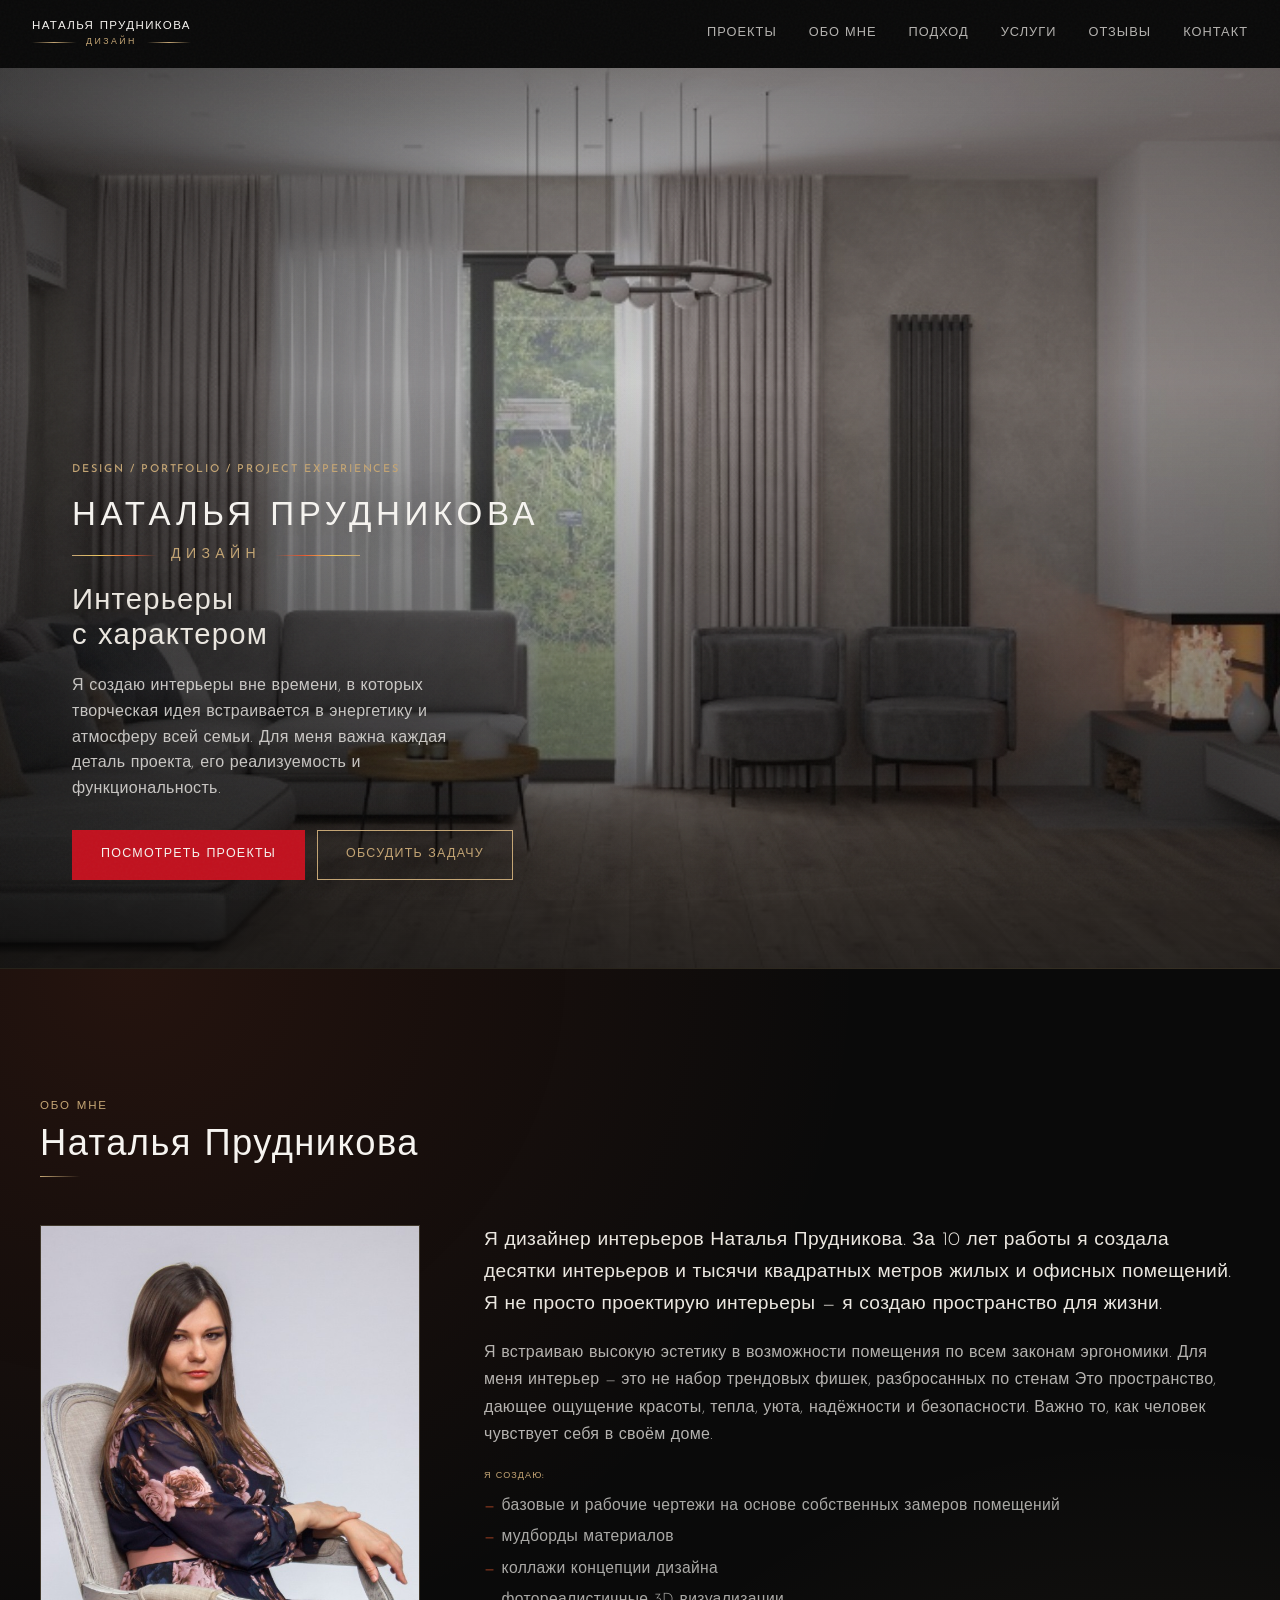
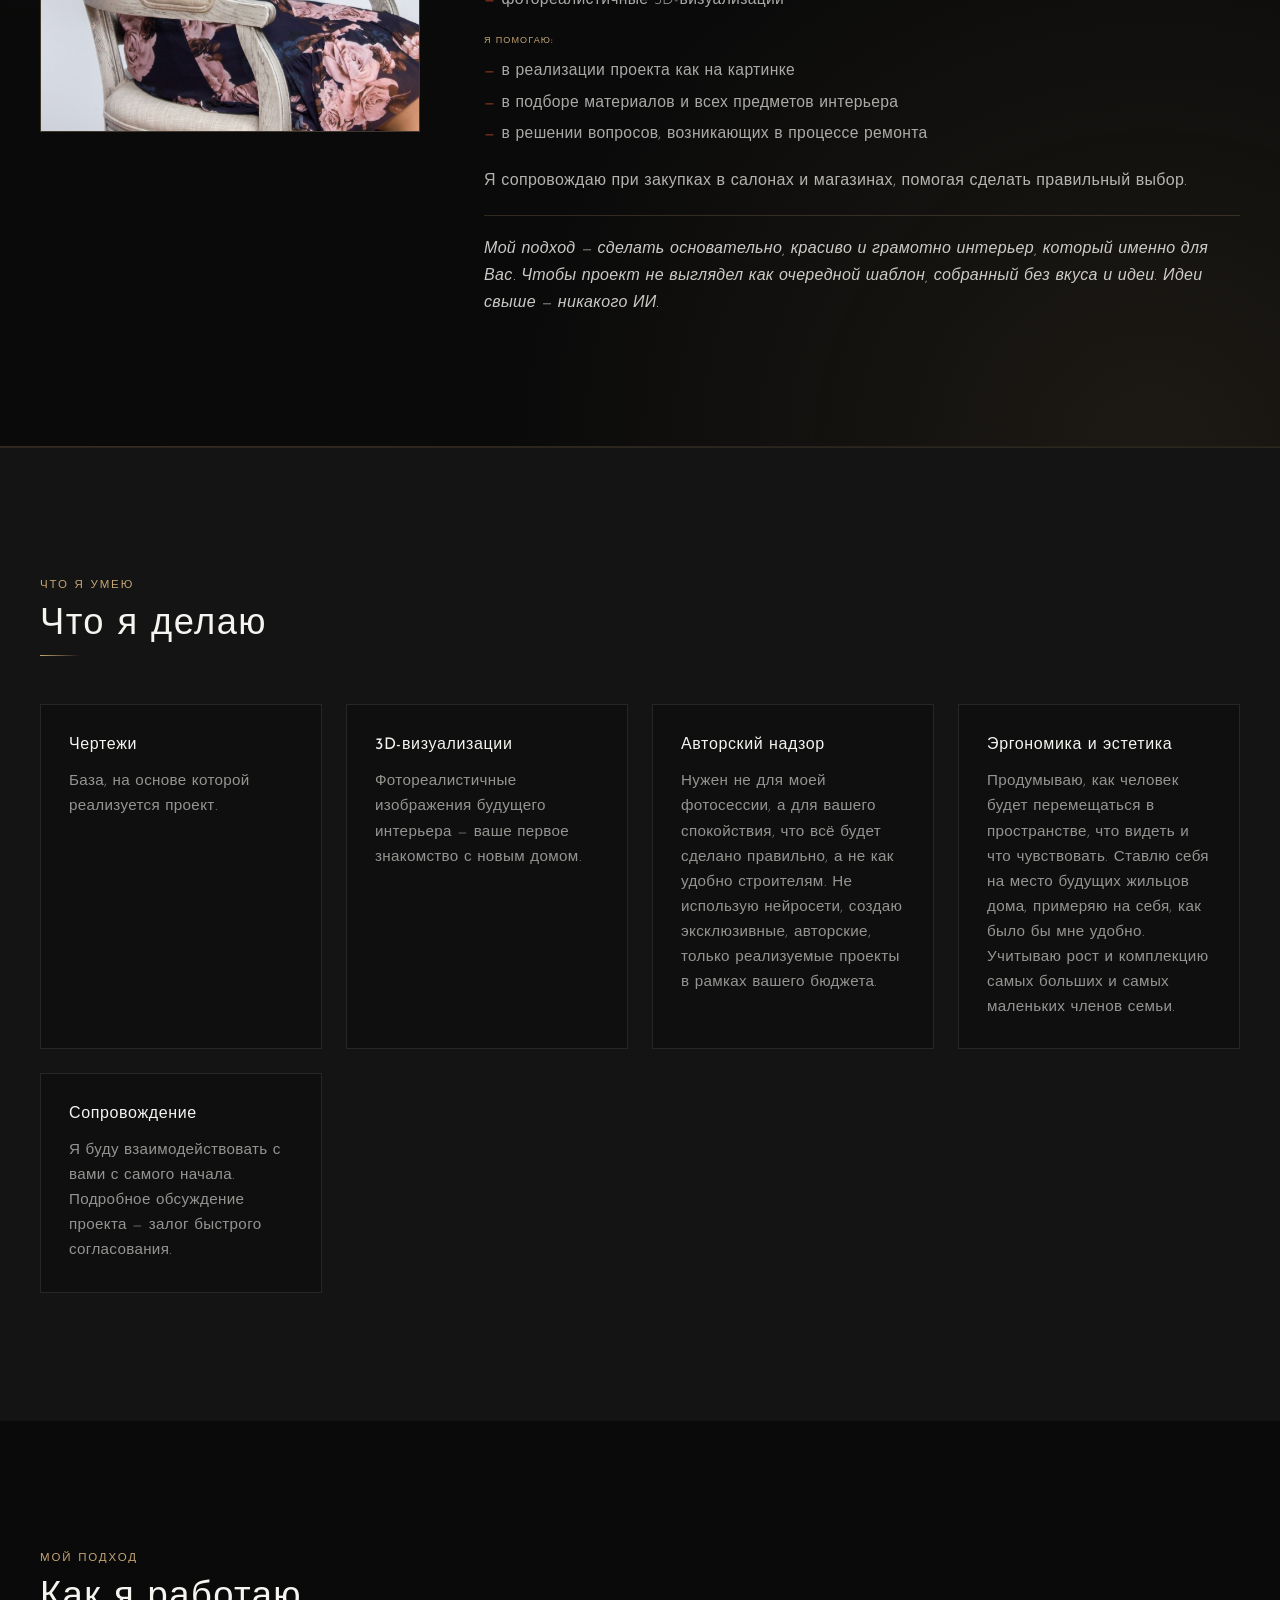
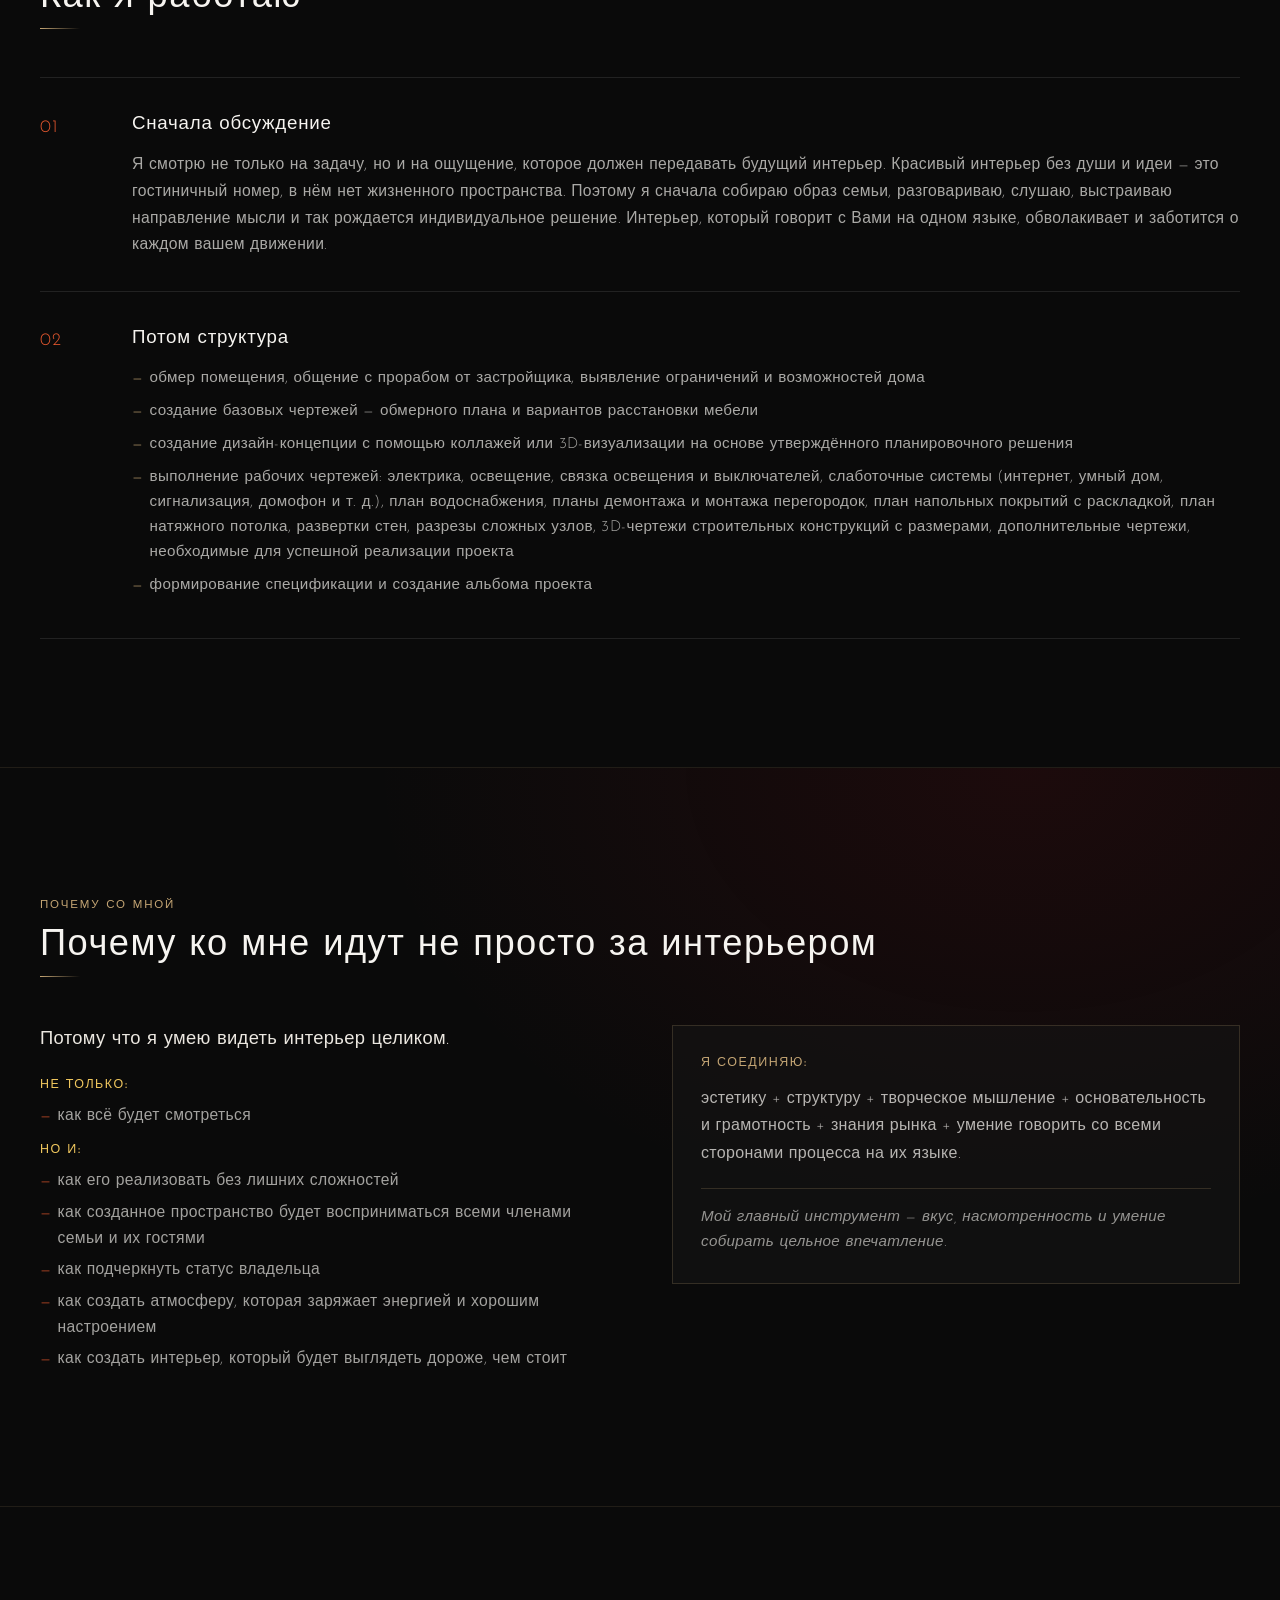
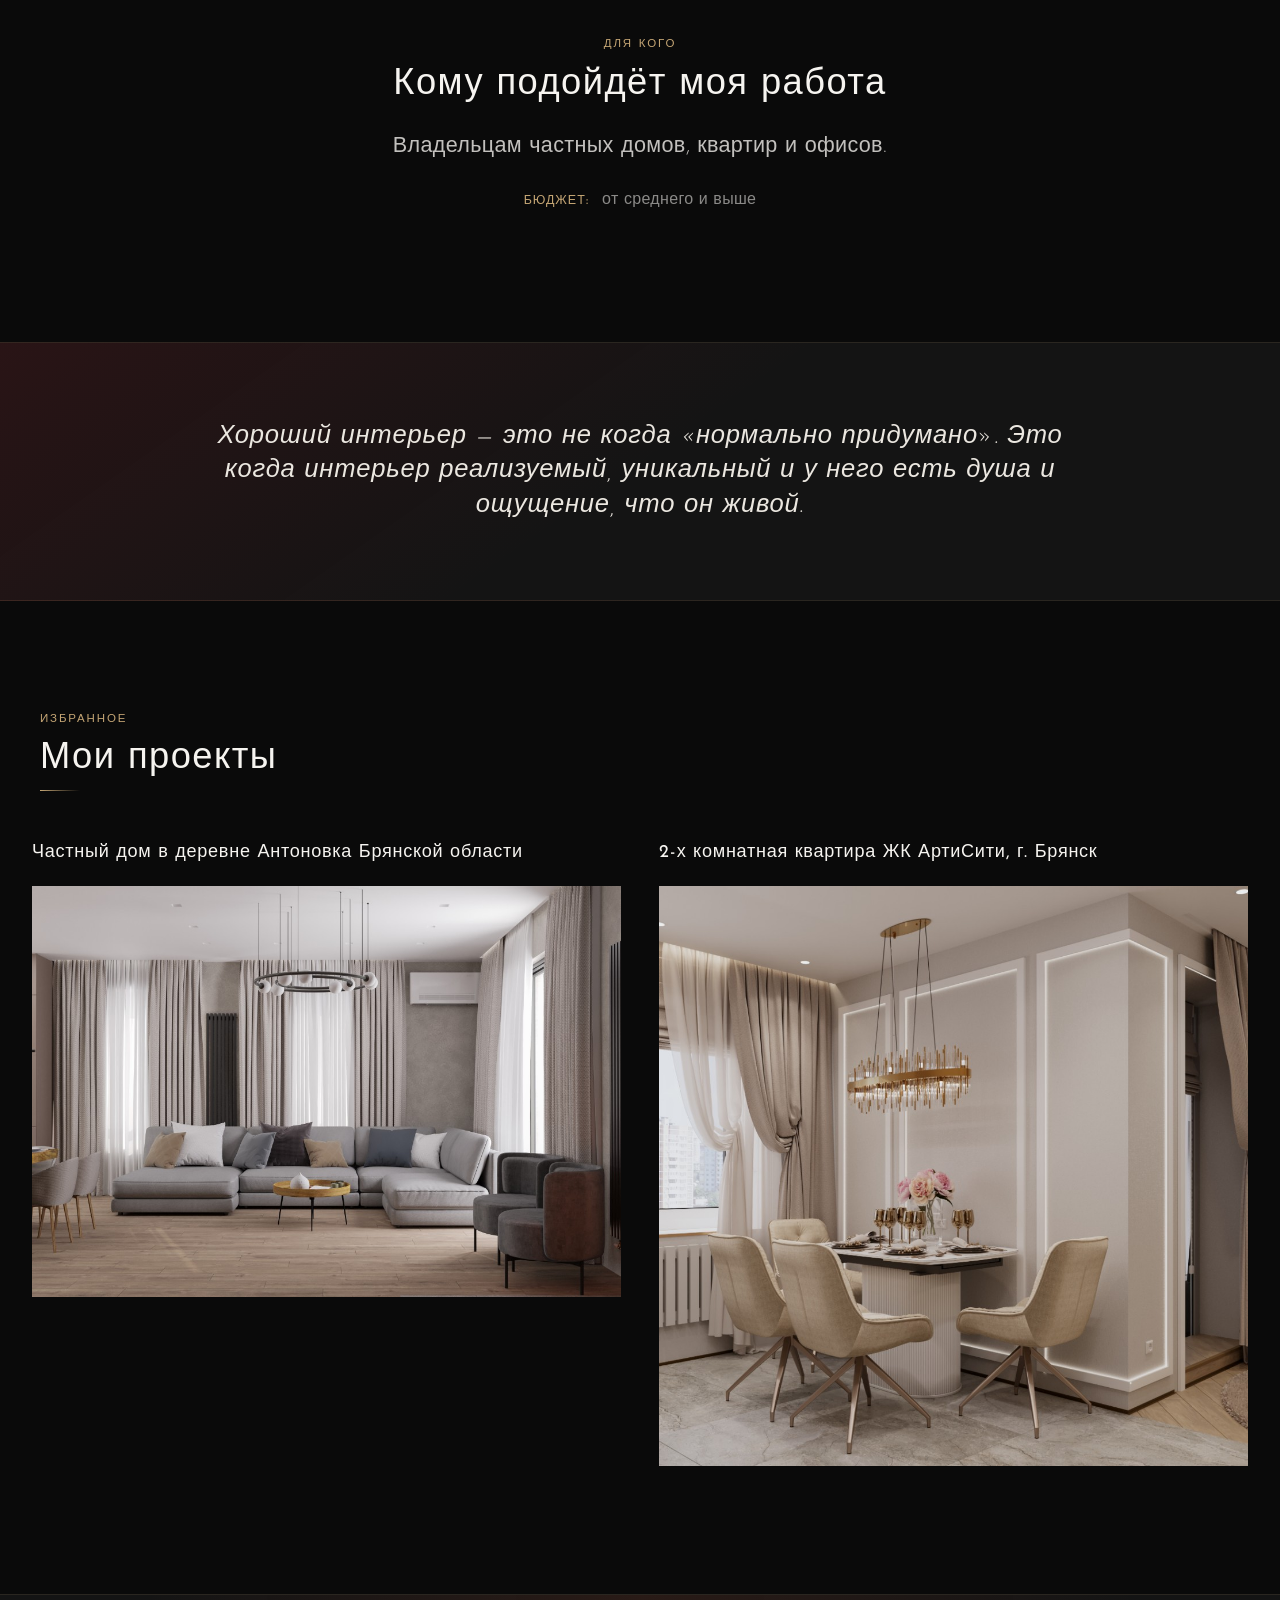
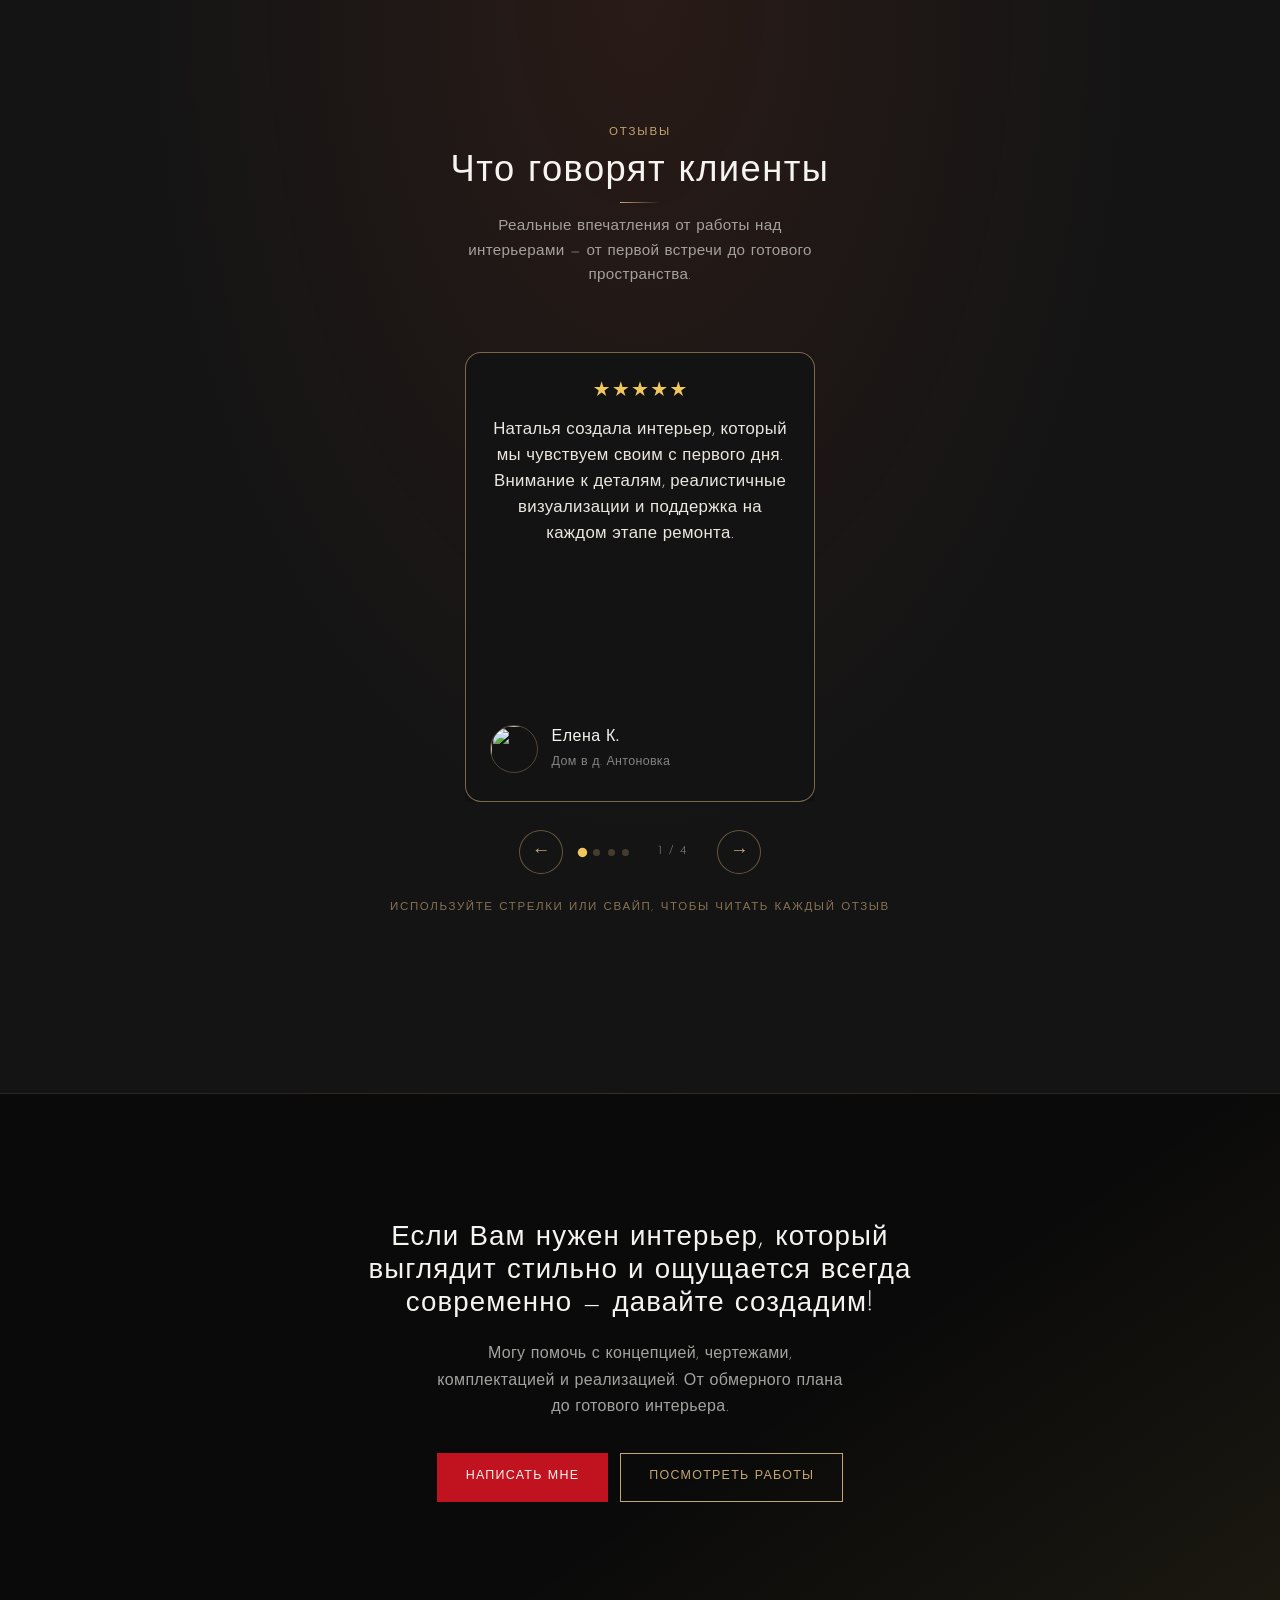
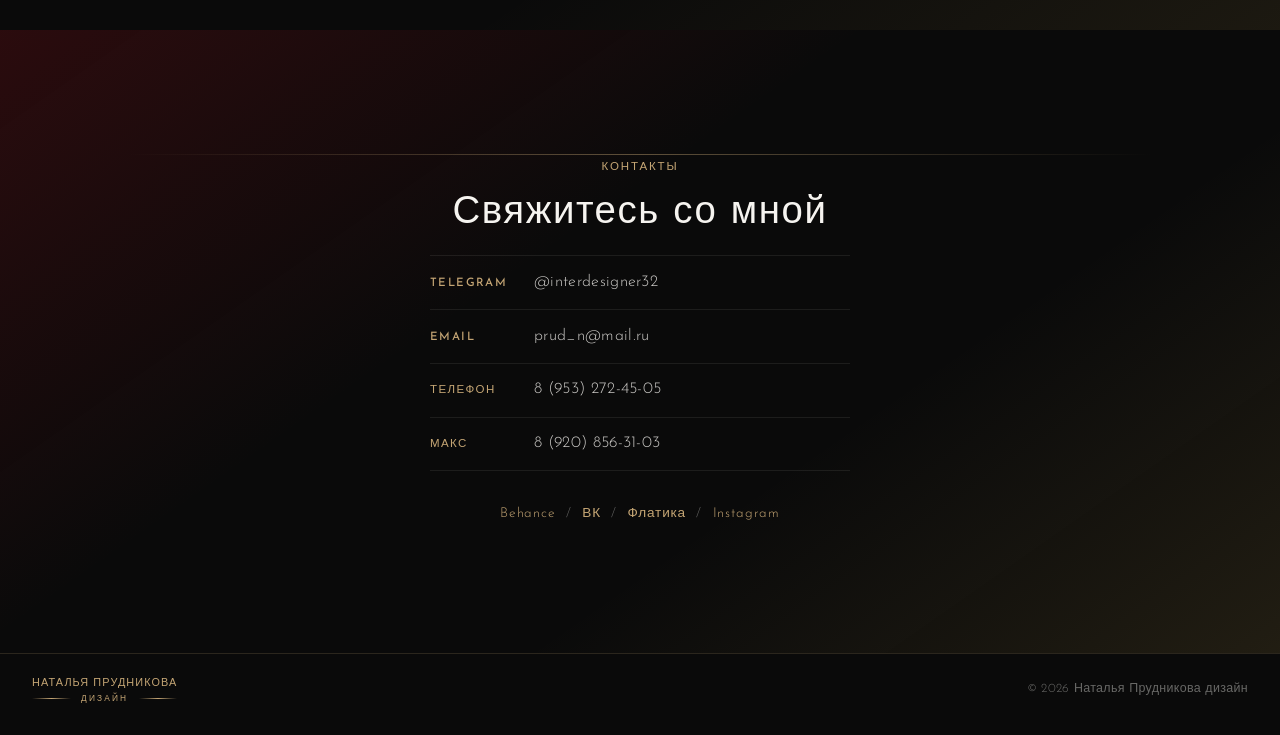
==== Сайт/index.html @ b83b5e9b "Добавила сайт-портфолио дизайнера интерьеров" ====
<!DOCTYPE html>
<html lang="ru">
<head>
  <meta charset="UTF-8">
  <meta name="viewport" content="width=device-width, initial-scale=1.0">
  <meta name="description" content="Наталья Прудникова — дизайнер интерьеров. Создаю жилые и частные пространства с характером.">
  <title>Наталья Прудникова дизайн — интерьеров</title>
  <link rel="preconnect" href="https://fonts.googleapis.com">
  <link rel="preconnect" href="https://fonts.gstatic.com" crossorigin>
  <link href="https://fonts.googleapis.com/css2?family=Josefin+Sans:ital,wght@0,300;0,400;0,500;0,600;1,300;1,400&display=swap" rel="stylesheet">
  <link rel="stylesheet" href="css/splash-cursor.css">
  <link rel="stylesheet" href="css/stroke-text.css">
  <link rel="stylesheet" href="css/main.css">
  <script>document.documentElement.classList.add('js');</script>
</head>
<body>

  <header class="header" id="header">
    <a href="#top" class="logo logo--header" aria-label="Наталья Прудникова дизайн — на главную">
      <span class="logo__name">Наталья Прудникова</span>
      <span class="logo__sub">
        <span class="logo__rule" aria-hidden="true"></span>
        <span class="logo__word">дизайн</span>
        <span class="logo__rule" aria-hidden="true"></span>
      </span>
    </a>
    <nav class="header__nav" id="nav" aria-label="Основная навигация">
      <a href="#work">Проекты</a>
      <a href="#about">Обо мне</a>
      <a href="#approach">Подход</a>
      <a href="#services">Услуги</a>
      <a href="#reviews">Отзывы</a>
      <a href="#contact">Контакт</a>
    </nav>
    <button class="header__menu" id="menuBtn" type="button" aria-label="Открыть меню" aria-expanded="false">
      <span></span>
      <span></span>
    </button>
  </header>

  <main id="top">

    <!-- Первый экран -->
    <section class="hero">
      <div class="hero__media">
        <img
          src="images/hero.png"
          alt="Современная гостиная с камином, панорамным окном и минималистичной мебелью"
          width="2000"
          height="1333"
        >
      </div>
      <div class="hero__veil" aria-hidden="true"></div>
      <div class="hero__content">
        <p class="hero__eyebrow reveal">Design / Portfolio / Project Experiences</p>
        <div class="logo logo--hero reveal reveal--delay-1" aria-label="Наталья Прудникова дизайн">
          <span class="logo__name">Наталья Прудникова</span>
          <span class="logo__sub">
            <span class="logo__rule" aria-hidden="true"></span>
            <span class="logo__word">дизайн</span>
            <span class="logo__rule" aria-hidden="true"></span>
          </span>
        </div>
        <h1 class="hero__title">Интерьеры<br>с характером</h1>
        <p class="hero__lead reveal reveal--delay-3">
          Я создаю интерьеры вне времени, в которых творческая идея встраивается в энергетику
          и атмосферу всей семьи. Для меня важна каждая деталь проекта, его реализуемость
          и функциональность.
        </p>
        <div class="hero__actions reveal reveal--delay-3">
          <a href="#work" class="btn btn--solid">Посмотреть проекты</a>
          <a href="#contact" class="btn btn--ghost">Обсудить задачу</a>
        </div>
      </div>
    </section>

    <!-- Обо мне -->
    <section class="section about" id="about">
      <div class="about__inner">
        <div class="section__head">
          <p class="section__label">Обо мне</p>
          <h2 class="section__title">Наталья Прудникова</h2>
        </div>
        <div class="about__grid">
          <figure class="about__photo fade-up">
            <img
              src="images/about-natalia.png"
              alt="Наталья Прудникова — дизайнер интерьеров"
              width="800"
              height="1200"
              loading="lazy"
            >
          </figure>
          <div class="about__content fade-up">
            <p class="about__intro">
              Я дизайнер интерьеров Наталья Прудникова. За 10 лет работы я создала десятки интерьеров
              и тысячи квадратных метров жилых и офисных помещений.
              Я не просто проектирую интерьеры — я создаю пространство для жизни.
            </p>
            <p class="about__text">
              Я встраиваю высокую эстетику в возможности помещения по всем законам эргономики.
              Для меня интерьер — это не набор трендовых фишек, разбросанных по стенам Это пространство,
              дающее ощущение красоты, тепла, уюта, надёжности и безопасности.
              Важно то, как человек чувствует себя в своём доме.
            </p>
            <div class="about__block">
              <h3 class="about__subtitle">Я создаю:</h3>
              <ul class="about__list">
                <li>базовые и рабочие чертежи на основе собственных замеров помещений</li>
                <li>мудборды материалов</li>
                <li>коллажи концепции дизайна</li>
                <li>фотореалистичные 3D-визуализации</li>
              </ul>
            </div>
            <div class="about__block">
              <h3 class="about__subtitle">Я помогаю:</h3>
              <ul class="about__list">
                <li>в реализации проекта как на картинке</li>
                <li>в подборе материалов и всех предметов интерьера</li>
                <li>в решении вопросов, возникающих в процессе ремонта</li>
              </ul>
            </div>
            <p class="about__text">
              Я сопровождаю при закупках в салонах и магазинах, помогая сделать правильный выбор.
            </p>
            <p class="about__accent">
              Мой подход — сделать основательно, красиво и грамотно интерьер, который именно для Вас.
              Чтобы проект не выглядел как очередной шаблон, собранный без вкуса и идеи. Идеи свыше — никакого ИИ.
            </p>
          </div>
        </div>
      </div>
    </section>

    <!-- Что я умею -->
    <section class="section skills" id="services">
      <div class="skills__inner">
        <div class="section__head">
          <p class="section__label">Что я умею</p>
          <h2 class="section__title">Что я делаю</h2>
        </div>
        <ul class="skills__grid">
          <li class="skills__card fade-up">
            <h3 class="skills__name">Чертежи</h3>
            <p class="skills__desc">База, на основе которой реализуется проект.</p>
          </li>
          <li class="skills__card fade-up">
            <h3 class="skills__name">3D-визуализации</h3>
            <p class="skills__desc">
              Фотореалистичные изображения будущего интерьера — ваше первое знакомство с новым домом.
            </p>
          </li>
          <li class="skills__card fade-up">
            <h3 class="skills__name">Авторский надзор</h3>
            <p class="skills__desc">
              Нужен не для моей фотосессии, а для вашего спокойствия, что всё будет сделано правильно,
              а не как удобно строителям. Не использую нейросети, создаю эксклюзивные, авторские,
              только реализуемые проекты в рамках вашего бюджета.
            </p>
          </li>
          <li class="skills__card fade-up">
            <h3 class="skills__name">Эргономика и эстетика</h3>
            <p class="skills__desc">
              Продумываю, как человек будет перемещаться в пространстве, что видеть и что чувствовать.
              Ставлю себя на место будущих жильцов дома, примеряю на себя, как было бы мне удобно.
              Учитываю рост и комплекцию самых больших и самых маленьких членов семьи.
            </p>
          </li>
          <li class="skills__card fade-up">
            <h3 class="skills__name">Сопровождение</h3>
            <p class="skills__desc">
              Я буду взаимодействовать с вами с самого начала. Подробное обсуждение проекта —
              залог быстрого согласования.
            </p>
          </li>
        </ul>
      </div>
    </section>

    <!-- Мой подход -->
    <section class="section approach" id="approach">
      <div class="approach__inner">
        <div class="section__head">
          <p class="section__label">Мой подход</p>
          <h2 class="section__title">Как я работаю</h2>
        </div>
        <ol class="approach__steps">
          <li class="approach__step fade-up">
            <span class="approach__num">01</span>
            <div>
              <h3 class="approach__name">Сначала обсуждение</h3>
              <p class="approach__text">
                Я смотрю не только на задачу, но и на ощущение, которое должен передавать будущий интерьер.
                Красивый интерьер без души и идеи — это гостиничный номер, в нём нет жизненного пространства.
                Поэтому я сначала собираю образ семьи, разговариваю, слушаю, выстраиваю направление мысли
                и так рождается индивидуальное решение. Интерьер, который говорит с Вами на одном языке,
                обволакивает и заботится о каждом вашем движении.
              </p>
            </div>
          </li>
          <li class="approach__step fade-up">
            <span class="approach__num">02</span>
            <div>
              <h3 class="approach__name">Потом структура</h3>
              <ul class="approach__list">
                <li>обмер помещения, общение с прорабом от застройщика, выявление ограничений и возможностей дома</li>
                <li>создание базовых чертежей — обмерного плана и вариантов расстановки мебели</li>
                <li>создание дизайн-концепции с помощью коллажей или 3D-визуализации на основе утверждённого планировочного решения</li>
                <li>выполнение рабочих чертежей: электрика, освещение, связка освещения и выключателей, слаботочные системы (интернет, умный дом, сигнализация, домофон и т. д.), план водоснабжения, планы демонтажа и монтажа перегородок, план напольных покрытий с раскладкой, план натяжного потолка, развертки стен, разрезы сложных узлов, 3D-чертежи строительных конструкций с размерами, дополнительные чертежи, необходимые для успешной реализации проекта</li>
                <li>формирование спецификации и создание альбома проекта</li>
              </ul>
            </div>
          </li>
        </ol>
      </div>
    </section>

    <!-- Почему со мной -->
    <section class="section why">
      <div class="why__inner">
        <div class="section__head">
          <p class="section__label">Почему со мной</p>
          <h2 class="section__title">Почему ко мне идут не просто за интерьером</h2>
        </div>
        <div class="why__grid fade-up">
          <div>
            <p class="why__lead">Потому что я умею видеть интерьер целиком.</p>
            <p class="why__label">Не только:</p>
            <ul class="why__list">
              <li>как всё будет смотреться</li>
            </ul>
            <p class="why__label">но и:</p>
            <ul class="why__list">
              <li>как его реализовать без лишних сложностей</li>
              <li>как созданное пространство будет восприниматься всеми членами семьи и их гостями</li>
              <li>как подчеркнуть статус владельца</li>
              <li>как создать атмосферу, которая заряжает энергией и хорошим настроением</li>
              <li>как создать интерьер, который будет выглядеть дороже, чем стоит</li>
            </ul>
          </div>
          <div class="why__aside">
            <p class="why__combine">Я соединяю:</p>
            <p class="why__tags">
              эстетику + структуру + творческое мышление + основательность и грамотность
              + знания рынка + умение говорить со всеми сторонами процесса на их языке.
            </p>
            <p class="why__footnote">
              Мой главный инструмент — вкус, насмотренность и умение собирать цельное впечатление.
            </p>
          </div>
        </div>
      </div>
    </section>

    <!-- Для кого -->
    <section class="section audience">
      <div class="audience__inner fade-up">
        <p class="section__label">Для кого</p>
        <h2 class="section__title">Кому подойдёт моя работа</h2>
        <ul class="audience__list">
          <li>Владельцам частных домов, квартир и офисов.</li>
        </ul>
        <p class="audience__budget"><span>Бюджет:</span> от среднего и выше</p>
      </div>
    </section>

    <!-- Манифест -->
    <section class="section manifest">
      <blockquote class="manifest__quote fade-up">
        Хороший интерьер — это не когда «нормально придумано».
        Это когда интерьер реализуемый, уникальный и у него есть душа и ощущение, что он живой.
      </blockquote>
    </section>

    <!-- Проекты -->
    <section class="section work" id="work">
      <div class="section__head">
        <p class="section__label">Избранное</p>
        <h2 class="section__title">Мои проекты</h2>
      </div>

      <div class="work__catalog">
        <article class="project-card">
          <h3 class="project-card__name">Частный дом в деревне Антоновка Брянской области</h3>
          <a class="project-card__link" href="#project-antonovka">
            <figure class="project-card__photo">
              <img
                src="images/projects/antonovka-01.png"
                alt="Частный дом в деревне Антоновка Брянской области"
                width="1200"
                height="1500"
                loading="lazy"
              >
            </figure>
          </a>
        </article>
        <article class="project-card">
          <h3 class="project-card__name">2-х комнатная квартира ЖК АртиСити, г. Брянск</h3>
          <a class="project-card__link" href="#project-articiti">
            <figure class="project-card__photo">
              <img
                src="images/projects/articiti-01.jpg"
                alt="2-х комнатная квартира ЖК АртиСити, г. Брянск"
                width="1024"
                height="1008"
                loading="lazy"
              >
            </figure>
          </a>
        </article>
      </div>

      <div class="project-detail" id="project-antonovka">
        <a class="project-back" href="#work" aria-label="Вернуться ко всем проектам">Все проекты</a>
        <h3 class="project-detail__title">Частный дом в деревне Антоновка Брянской области</h3>

      <article class="project">
        <div class="project__meta">
          <h3 class="project__name">Кухня-гостиная с камином</h3>
          <p class="project__tag">Проект частного дома · д. Антоновка, Брянская область</p>
        </div>
        <div class="project__gallery">
          <figure class="project__figure">
            <img src="images/projects/antonovka-01.png" alt="Кухня-гостиная с камином — вид 1" width="1200" height="1500" loading="lazy">
          </figure>
          <figure class="project__figure">
            <img src="images/projects/antonovka-02.png" alt="Кухня-гостиная с камином — вид 2" width="1200" height="1500" loading="lazy">
          </figure>
          <figure class="project__figure">
            <img src="images/projects/antonovka-03.png" alt="Кухня-гостиная с камином — вид 3" width="1200" height="1500" loading="lazy">
          </figure>
          <figure class="project__figure">
            <img src="images/projects/antonovka-04.png" alt="Кухня-гостиная с камином — вид 4" width="1200" height="1500" loading="lazy">
          </figure>
          <figure class="project__figure">
            <img src="images/projects/antonovka-05.png" alt="Кухня-гостиная с камином — вид 5" width="1200" height="1500" loading="lazy">
          </figure>
          <figure class="project__figure">
            <img src="images/projects/antonovka-06.png" alt="Кухня-гостиная с камином — вид 6" width="1200" height="1500" loading="lazy">
          </figure>
          <figure class="project__figure">
            <img src="images/projects/antonovka-07.png" alt="Кухня-гостиная с камином — вид 7" width="1200" height="1500" loading="lazy">
          </figure>
          <figure class="project__figure">
            <img src="images/projects/antonovka-08.png" alt="Кухня-гостиная с камином — вид 8" width="1200" height="1500" loading="lazy">
          </figure>
          <figure class="project__figure">
            <img src="images/projects/antonovka-09.png" alt="Кухня-гостиная с камином — вид 9" width="1200" height="1500" loading="lazy">
          </figure>
          <figure class="project__figure">
            <img src="images/projects/antonovka-10.png" alt="Кухня-гостиная с камином — вид 10" width="1200" height="1500" loading="lazy">
          </figure>
          <figure class="project__figure">
            <img src="images/projects/antonovka-11.png" alt="Кухня-гостиная с камином — вид 11" width="1200" height="1500" loading="lazy">
          </figure>
          <figure class="project__figure">
            <img src="images/projects/antonovka-12.png" alt="Кухня-гостиная с камином — вид 12" width="1200" height="1500" loading="lazy">
          </figure>
          <figure class="project__figure">
            <img src="images/projects/antonovka-13.png" alt="Кухня-гостиная с камином — вид 13" width="1200" height="1500" loading="lazy">
          </figure>
          <figure class="project__figure">
            <img src="images/projects/antonovka-14.png" alt="Кухня-гостиная с камином — вид 14" width="1200" height="1500" loading="lazy">
          </figure>
          <figure class="project__figure">
            <img src="images/projects/antonovka-15.png" alt="Кухня-гостиная с камином — вид 15" width="1200" height="1500" loading="lazy">
          </figure>
          <figure class="project__figure">
            <img src="images/projects/antonovka-16.png" alt="Кухня-гостиная с камином — вид 16" width="1200" height="1500" loading="lazy">
          </figure>
          <figure class="project__figure">
            <img src="images/projects/antonovka-17.png" alt="Кухня-гостиная с камином — вид 17" width="1200" height="1500" loading="lazy">
          </figure>
        </div>
      </article>

      <article class="project">
        <div class="project__meta">
          <h3 class="project__name">Прихожая</h3>
          <p class="project__tag">Частный дом · д. Антоновка, Брянская область</p>
        </div>
        <div class="project__gallery">
          <figure class="project__figure">
            <img src="images/projects/hallway-01.png" alt="Прихожая — вид 1" width="1200" height="1500" loading="lazy">
          </figure>
          <figure class="project__figure">
            <img src="images/projects/hallway-02.png" alt="Прихожая — вид 2" width="1200" height="1500" loading="lazy">
          </figure>
          <figure class="project__figure">
            <img src="images/projects/hallway-03.png" alt="Прихожая — вид 3" width="1200" height="1500" loading="lazy">
          </figure>
          <figure class="project__figure">
            <img src="images/projects/hallway-04.png" alt="Прихожая — вид 4" width="1200" height="1500" loading="lazy">
          </figure>
          <figure class="project__figure">
            <img src="images/projects/hallway-05.png" alt="Прихожая — вид 5" width="1200" height="1500" loading="lazy">
          </figure>
        </div>
      </article>

      <article class="project">
        <div class="project__meta">
          <h3 class="project__name">Гостевой санузел</h3>
          <p class="project__tag">Частный дом · д. Антоновка, Брянская область</p>
        </div>
        <div class="project__gallery">
          <figure class="project__figure">
            <img src="images/projects/bathroom-01.png" alt="Гостевой санузел — вид 1" width="1200" height="1500" loading="lazy">
          </figure>
          <figure class="project__figure">
            <img src="images/projects/bathroom-02.png" alt="Гостевой санузел — вид 2" width="1200" height="1500" loading="lazy">
          </figure>
          <figure class="project__figure">
            <img src="images/projects/bathroom-03.png" alt="Гостевой санузел — вид 3" width="1200" height="1500" loading="lazy">
          </figure>
          <figure class="project__figure">
            <img src="images/projects/bathroom-04.png" alt="Гостевой санузел — вид 4" width="1200" height="1500" loading="lazy">
          </figure>
          <figure class="project__figure">
            <img src="images/projects/bathroom-05.png" alt="Гостевой санузел — вид 5" width="1200" height="1500" loading="lazy">
          </figure>
          <figure class="project__figure">
            <img src="images/projects/bathroom-06.png" alt="Гостевой санузел — вид 6" width="1200" height="1500" loading="lazy">
          </figure>
        </div>
      </article>

      <article class="project">
        <div class="project__meta">
          <h3 class="project__name">Мастер-спальня</h3>
          <p class="project__tag">Частный дом · д. Антоновка, Брянская область</p>
        </div>
        <div class="project__gallery">
          <figure class="project__figure">
            <img src="images/projects/bedroom-01.png" alt="Мастер-спальня — вид 1" width="1200" height="1500" loading="lazy">
          </figure>
          <figure class="project__figure">
            <img src="images/projects/bedroom-02.png" alt="Мастер-спальня — вид 2" width="1200" height="1500" loading="lazy">
          </figure>
          <figure class="project__figure">
            <img src="images/projects/bedroom-03.png" alt="Мастер-спальня — вид 3" width="1200" height="1500" loading="lazy">
          </figure>
          <figure class="project__figure">
            <img src="images/projects/bedroom-04.png" alt="Мастер-спальня — вид 4" width="1200" height="1500" loading="lazy">
          </figure>
          <figure class="project__figure">
            <img src="images/projects/bedroom-05.png" alt="Мастер-спальня — вид 5" width="1200" height="1500" loading="lazy">
          </figure>
          <figure class="project__figure">
            <img src="images/projects/bedroom-06.png" alt="Мастер-спальня — вид 6" width="1200" height="1500" loading="lazy">
          </figure>
          <figure class="project__figure">
            <img src="images/projects/bedroom-07.png" alt="Мастер-спальня — вид 7" width="1200" height="1500" loading="lazy">
          </figure>
          <figure class="project__figure">
            <img src="images/projects/bedroom-08.png" alt="Мастер-спальня — вид 8" width="1200" height="1500" loading="lazy">
          </figure>
          <figure class="project__figure">
            <img src="images/projects/bedroom-09.png" alt="Мастер-спальня — вид 9" width="1200" height="1500" loading="lazy">
          </figure>
          <figure class="project__figure">
            <img src="images/projects/bedroom-10.png" alt="Мастер-спальня — вид 10" width="1200" height="1500" loading="lazy">
          </figure>
          <figure class="project__figure">
            <img src="images/projects/bedroom-11.png" alt="Мастер-спальня — вид 11" width="1200" height="1500" loading="lazy">
          </figure>
        </div>
      </article>

      <article class="project">
        <div class="project__meta">
          <h3 class="project__name">Мастер-ванная</h3>
          <p class="project__tag">Частный дом · д. Антоновка, Брянская область</p>
        </div>
        <div class="project__gallery">
          <figure class="project__figure">
            <img src="images/projects/master-bath-01.png" alt="Мастер-ванная — вид 1" width="1200" height="1500" loading="lazy">
          </figure>
          <figure class="project__figure">
            <img src="images/projects/master-bath-02.png" alt="Мастер-ванная — вид 2" width="1200" height="1500" loading="lazy">
          </figure>
          <figure class="project__figure">
            <img src="images/projects/master-bath-03.png" alt="Мастер-ванная — вид 3" width="1200" height="1500" loading="lazy">
          </figure>
          <figure class="project__figure">
            <img src="images/projects/master-bath-04.png" alt="Мастер-ванная — вид 4" width="1200" height="1500" loading="lazy">
          </figure>
          <figure class="project__figure">
            <img src="images/projects/master-bath-05.png" alt="Мастер-ванная — вид 5" width="1200" height="1500" loading="lazy">
          </figure>
          <figure class="project__figure">
            <img src="images/projects/master-bath-06.png" alt="Мастер-ванная — вид 6" width="1200" height="1500" loading="lazy">
          </figure>
          <figure class="project__figure">
            <img src="images/projects/master-bath-07.png" alt="Мастер-ванная — вид 7" width="1200" height="1500" loading="lazy">
          </figure>
          <figure class="project__figure">
            <img src="images/projects/master-bath-08.png" alt="Мастер-ванная — вид 8" width="1200" height="1500" loading="lazy">
          </figure>
        </div>
      </article>
      </div>

      <div class="project-detail" id="project-articiti">
        <a class="project-back" href="#work" aria-label="Вернуться ко всем проектам">Все проекты</a>
        <h3 class="project-detail__title">2-х комнатная квартира ЖК АртиСити, г. Брянск</h3>

        <article class="project">
          <div class="project__meta">
            <h3 class="project__name">Прихожая</h3>
            <p class="project__tag">2-х комнатная квартира · ЖК АртиСити, г. Брянск</p>
          </div>
          <div class="project__gallery">
            <figure class="project__figure">
              <img src="images/projects/articiti-hallway-01.jpg" alt="Прихожая — вид 1" width="1024" height="479" loading="lazy">
            </figure>
            <figure class="project__figure">
              <img src="images/projects/articiti-hallway-02.jpg" alt="Прихожая — вид 2" width="458" height="1024" loading="lazy">
            </figure>
            <figure class="project__figure">
              <img src="images/projects/articiti-hallway-03.jpg" alt="Прихожая — вид 3" width="587" height="1024" loading="lazy">
            </figure>
            <figure class="project__figure">
              <img src="images/projects/articiti-hallway-04.jpg" alt="Прихожая — вид 4" width="1010" height="1024" loading="lazy">
            </figure>
            <figure class="project__figure">
              <img src="images/projects/articiti-hallway-05.jpg" alt="Прихожая — вид 5" width="1024" height="892" loading="lazy">
            </figure>
            <figure class="project__figure">
              <img src="images/projects/articiti-hallway-06.jpg" alt="Прихожая — вид 6" width="1024" height="503" loading="lazy">
            </figure>
            <figure class="project__figure">
              <img src="images/projects/articiti-hallway-07.jpg" alt="Прихожая — вид 7" width="331" height="1024" loading="lazy">
            </figure>
          </div>
        </article>

        <article class="project">
          <div class="project__meta">
            <h3 class="project__name">Кухня-гостиная</h3>
            <p class="project__tag">2-х комнатная квартира · ЖК АртиСити, г. Брянск</p>
          </div>
          <div class="project__gallery">
            <figure class="project__figure">
              <img src="images/projects/articiti-kitchen-01.jpg" alt="Кухня-гостиная — вид 1" width="1024" height="881" loading="lazy">
            </figure>
            <figure class="project__figure">
              <img src="images/projects/articiti-kitchen-02.jpg" alt="Кухня-гостиная — вид 2" width="1024" height="846" loading="lazy">
            </figure>
            <figure class="project__figure">
              <img src="images/projects/articiti-kitchen-03.jpg" alt="Кухня-гостиная — вид 3" width="1024" height="768" loading="lazy">
            </figure>
            <figure class="project__figure">
              <img src="images/projects/articiti-kitchen-04.jpg" alt="Кухня-гостиная — вид 4" width="1024" height="818" loading="lazy">
            </figure>
            <figure class="project__figure">
              <img src="images/projects/articiti-kitchen-05.jpg" alt="Кухня-гостиная — вид 5" width="1024" height="977" loading="lazy">
            </figure>
            <figure class="project__figure">
              <img src="images/projects/articiti-kitchen-06.jpg" alt="Кухня-гостиная — вид 6" width="1024" height="818" loading="lazy">
            </figure>
            <figure class="project__figure">
              <img src="images/projects/articiti-kitchen-07.jpg" alt="Кухня-гостиная — вид 7" width="920" height="1024" loading="lazy">
            </figure>
            <figure class="project__figure">
              <img src="images/projects/articiti-kitchen-08.jpg" alt="Кухня-гостиная — вид 8" width="1024" height="1008" loading="lazy">
            </figure>
            <figure class="project__figure">
              <img src="images/projects/articiti-kitchen-09.jpg" alt="Кухня-гостиная — вид 9" width="680" height="1024" loading="lazy">
            </figure>
            <figure class="project__figure">
              <img src="images/projects/articiti-kitchen-10.jpg" alt="Кухня-гостиная — вид 10" width="1024" height="899" loading="lazy">
            </figure>
          </div>
        </article>

        <article class="project">
          <div class="project__meta">
            <h3 class="project__name">Лоджия</h3>
            <p class="project__tag">2-х комнатная квартира · ЖК АртиСити, г. Брянск</p>
          </div>
          <div class="project__gallery">
            <figure class="project__figure">
              <img src="images/projects/articiti-loggia-01.jpg" alt="Лоджия — вид 1" width="1024" height="899" loading="lazy">
            </figure>
            <figure class="project__figure">
              <img src="images/projects/articiti-loggia-02.jpg" alt="Лоджия — вид 2" width="794" height="1024" loading="lazy">
            </figure>
            <figure class="project__figure">
              <img src="images/projects/articiti-loggia-03.jpg" alt="Лоджия — вид 3" width="565" height="1024" loading="lazy">
            </figure>
            <figure class="project__figure">
              <img src="images/projects/articiti-loggia-04.jpg" alt="Лоджия — вид 4" width="799" height="1024" loading="lazy">
            </figure>
            <figure class="project__figure">
              <img src="images/projects/articiti-loggia-05.jpg" alt="Лоджия — вид 5" width="675" height="1024" loading="lazy">
            </figure>
            <figure class="project__figure">
              <img src="images/projects/articiti-loggia-06.jpg" alt="Лоджия — вид 6" width="711" height="1024" loading="lazy">
            </figure>
            <figure class="project__figure">
              <img src="images/projects/articiti-loggia-07.jpg" alt="Лоджия — вид 7" width="711" height="1024" loading="lazy">
            </figure>
          </div>
        </article>

        <article class="project">
          <div class="project__meta">
            <h3 class="project__name">Мастер-спальня</h3>
            <p class="project__tag">2-х комнатная квартира · ЖК АртиСити, г. Брянск</p>
          </div>
          <div class="project__gallery">
            <figure class="project__figure">
              <img src="images/projects/articiti-bedroom-01.jpg" alt="Мастер-спальня — вид 1" width="819" height="1024" loading="lazy">
            </figure>
            <figure class="project__figure">
              <img src="images/projects/articiti-bedroom-02.jpg" alt="Мастер-спальня — вид 2" width="819" height="1024" loading="lazy">
            </figure>
            <figure class="project__figure">
              <img src="images/projects/articiti-bedroom-03.jpg" alt="Мастер-спальня — вид 3" width="819" height="1024" loading="lazy">
            </figure>
            <figure class="project__figure">
              <img src="images/projects/articiti-bedroom-04.jpg" alt="Мастер-спальня — вид 4" width="819" height="1024" loading="lazy">
            </figure>
            <figure class="project__figure">
              <img src="images/projects/articiti-bedroom-05.jpg" alt="Мастер-спальня — вид 5" width="819" height="1024" loading="lazy">
            </figure>
            <figure class="project__figure">
              <img src="images/projects/articiti-bedroom-06.jpg" alt="Мастер-спальня — вид 6" width="819" height="1024" loading="lazy">
            </figure>
            <figure class="project__figure">
              <img src="images/projects/articiti-bedroom-07.jpg" alt="Мастер-спальня — вид 7" width="819" height="1024" loading="lazy">
            </figure>
            <figure class="project__figure">
              <img src="images/projects/articiti-bedroom-08.jpg" alt="Мастер-спальня — вид 8" width="819" height="1024" loading="lazy">
            </figure>
            <figure class="project__figure">
              <img src="images/projects/articiti-bedroom-09.jpg" alt="Мастер-спальня — вид 9" width="855" height="1024" loading="lazy">
            </figure>
            <figure class="project__figure">
              <img src="images/projects/articiti-bedroom-10.jpg" alt="Мастер-спальня — вид 10" width="819" height="1024" loading="lazy">
            </figure>
            <figure class="project__figure">
              <img src="images/projects/articiti-bedroom-11.jpg" alt="Мастер-спальня — вид 11" width="819" height="1024" loading="lazy">
            </figure>
          </div>
        </article>

        <article class="project">
          <div class="project__meta">
            <h3 class="project__name">Детская для девочки</h3>
            <p class="project__tag">2-х комнатная квартира · ЖК АртиСити, г. Брянск</p>
          </div>
          <div class="project__gallery">
            <figure class="project__figure">
              <img src="images/projects/articiti-girls-01.jpg" alt="Детская для девочки — вид 1" width="737" height="1024" loading="lazy">
            </figure>
            <figure class="project__figure">
              <img src="images/projects/articiti-girls-02.jpg" alt="Детская для девочки — вид 2" width="737" height="1024" loading="lazy">
            </figure>
            <figure class="project__figure">
              <img src="images/projects/articiti-girls-03.jpg" alt="Детская для девочки — вид 3" width="737" height="1024" loading="lazy">
            </figure>
            <figure class="project__figure">
              <img src="images/projects/articiti-girls-04.jpg" alt="Детская для девочки — вид 4" width="737" height="1024" loading="lazy">
            </figure>
            <figure class="project__figure">
              <img src="images/projects/articiti-girls-05.jpg" alt="Детская для девочки — вид 5" width="737" height="1024" loading="lazy">
            </figure>
            <figure class="project__figure">
              <img src="images/projects/articiti-girls-06.jpg" alt="Детская для девочки — вид 6" width="737" height="1024" loading="lazy">
            </figure>
            <figure class="project__figure">
              <img src="images/projects/articiti-girls-07.jpg" alt="Детская для девочки — вид 7" width="737" height="1024" loading="lazy">
            </figure>
            <figure class="project__figure">
              <img src="images/projects/articiti-girls-08.jpg" alt="Детская для девочки — вид 8" width="1024" height="737" loading="lazy">
            </figure>
            <figure class="project__figure">
              <img src="images/projects/articiti-girls-09.jpg" alt="Детская для девочки — вид 9" width="737" height="1024" loading="lazy">
            </figure>
            <figure class="project__figure">
              <img src="images/projects/articiti-girls-10.jpg" alt="Детская для девочки — вид 10" width="737" height="1024" loading="lazy">
            </figure>
            <figure class="project__figure">
              <img src="images/projects/articiti-girls-11.jpg" alt="Детская для девочки — вид 11" width="1024" height="737" loading="lazy">
            </figure>
            <figure class="project__figure">
              <img src="images/projects/articiti-girls-12.jpg" alt="Детская для девочки — вид 12" width="737" height="1024" loading="lazy">
            </figure>
          </div>
        </article>

        <article class="project">
          <div class="project__meta">
            <h3 class="project__name">Санузел</h3>
            <p class="project__tag">2-х комнатная квартира · ЖК АртиСити, г. Брянск</p>
          </div>
          <div class="project__gallery">
            <figure class="project__figure">
              <img src="images/projects/articiti-bath-01.jpg" alt="Санузел — вид 1" width="566" height="1024" loading="lazy">
            </figure>
            <figure class="project__figure">
              <img src="images/projects/articiti-bath-02.jpg" alt="Санузел — вид 2" width="565" height="1024" loading="lazy">
            </figure>
            <figure class="project__figure">
              <img src="images/projects/articiti-bath-03.jpg" alt="Санузел — вид 3" width="353" height="1024" loading="lazy">
            </figure>
            <figure class="project__figure">
              <img src="images/projects/articiti-bath-04.jpg" alt="Санузел — вид 4" width="624" height="1024" loading="lazy">
            </figure>
          </div>
        </article>

        <article class="project">
          <div class="project__meta">
            <h3 class="project__name">Ванная комната</h3>
            <p class="project__tag">2-х комнатная квартира · ЖК АртиСити, г. Брянск</p>
          </div>
          <div class="project__gallery">
            <figure class="project__figure">
              <img src="images/projects/articiti-vanaya-01.jpg" alt="Ванная комната — вид 1" width="693" height="1024" loading="lazy">
            </figure>
            <figure class="project__figure">
              <img src="images/projects/articiti-vanaya-02.jpg" alt="Ванная комната — вид 2" width="876" height="1024" loading="lazy">
            </figure>
            <figure class="project__figure">
              <img src="images/projects/articiti-vanaya-03.jpg" alt="Ванная комната — вид 3" width="623" height="1024" loading="lazy">
            </figure>
            <figure class="project__figure">
              <img src="images/projects/articiti-vanaya-04.jpg" alt="Ванная комната — вид 4" width="623" height="1024" loading="lazy">
            </figure>
            <figure class="project__figure">
              <img src="images/projects/articiti-vanaya-05.jpg" alt="Ванная комната — вид 5" width="492" height="1024" loading="lazy">
            </figure>
            <figure class="project__figure">
              <img src="images/projects/articiti-vanaya-06.jpg" alt="Ванная комната — вид 6" width="762" height="1024" loading="lazy">
            </figure>
          </div>
        </article>
      </div>
    </section>

    <!-- Отзывы -->
    <section class="section reviews" id="reviews">
      <div class="section__head reviews__head">
        <p class="section__label">Отзывы</p>
        <h2 class="section__title">Что говорят клиенты</h2>
        <p class="reviews__lead">
          Реальные впечатления от работы над интерьерами — от первой встречи до готового пространства.
        </p>
      </div>

      <div class="reviews-stage" id="reviewsScroll" tabindex="0" aria-roledescription="карусель отзывов">
        <div class="reviews-cards" aria-live="polite" aria-label="Отзывы клиентов">
            <article class="review-card is-active">
              <div class="review-card__body">
                <div class="review-stars" aria-label="Оценка 5 из 5">
                  <span class="review-stars__icon review-stars__icon--full" aria-hidden="true"></span>
                  <span class="review-stars__icon review-stars__icon--full" aria-hidden="true"></span>
                  <span class="review-stars__icon review-stars__icon--full" aria-hidden="true"></span>
                  <span class="review-stars__icon review-stars__icon--full" aria-hidden="true"></span>
                  <span class="review-stars__icon review-stars__icon--full" aria-hidden="true"></span>
                </div>
                <blockquote class="review-card__quote">
                  Наталья создала интерьер, который мы чувствуем своим с первого дня. Внимание к деталям,
                  реалистичные визуализации и поддержка на каждом этапе ремонта.
                </blockquote>
              </div>
              <footer class="review-card__author">
                <img class="review-card__avatar" src="https://images.unsplash.com/photo-1438761681033-6461ffad8d80?w=200&h=200&fit=crop&crop=face" alt="" width="48" height="48" loading="lazy">
                <div>
                  <cite class="review-card__name">Елена К.</cite>
                  <span class="review-card__role">Дом в д. Антоновка</span>
                </div>
              </footer>
            </article>

            <article class="review-card">
              <div class="review-card__body">
                <div class="review-stars" aria-label="Оценка 5 из 5">
                  <span class="review-stars__icon review-stars__icon--full" aria-hidden="true"></span>
                  <span class="review-stars__icon review-stars__icon--full" aria-hidden="true"></span>
                  <span class="review-stars__icon review-stars__icon--full" aria-hidden="true"></span>
                  <span class="review-stars__icon review-stars__icon--full" aria-hidden="true"></span>
                  <span class="review-stars__icon review-stars__icon--full" aria-hidden="true"></span>
                </div>
                <blockquote class="review-card__quote">
                  Работали по авторскому проекту — всё совпало с тем, что видели на 3D. Наталья терпеливо
                  отвечала на вопросы строителей и помогла не потерять качество.
                </blockquote>
              </div>
              <footer class="review-card__author">
                <img class="review-card__avatar" src="https://images.unsplash.com/photo-1472099645785-5658abf4ff4e?w=200&h=200&fit=crop&crop=face" alt="" width="48" height="48" loading="lazy">
                <div>
                  <cite class="review-card__name">Андрей и Мария</cite>
                  <span class="review-card__role">Ремонт квартиры</span>
                </div>
              </footer>
            </article>

            <article class="review-card">
              <div class="review-card__body">
                <div class="review-stars" aria-label="Оценка 4.5 из 5">
                  <span class="review-stars__icon review-stars__icon--full" aria-hidden="true"></span>
                  <span class="review-stars__icon review-stars__icon--full" aria-hidden="true"></span>
                  <span class="review-stars__icon review-stars__icon--full" aria-hidden="true"></span>
                  <span class="review-stars__icon review-stars__icon--full" aria-hidden="true"></span>
                  <span class="review-stars__icon review-stars__icon--half" aria-hidden="true"></span>
                </div>
                <blockquote class="review-card__quote">
                  Помогла выбрать материалы без лишних переплат. Интерьер получился тёплым и современным —
                  именно то, что мы хотели для семьи.
                </blockquote>
              </div>
              <footer class="review-card__author">
                <img class="review-card__avatar" src="https://images.unsplash.com/photo-1544005313-94ddf0286df2?w=200&h=200&fit=crop&crop=face" alt="" width="48" height="48" loading="lazy">
                <div>
                  <cite class="review-card__name">Ольга С.</cite>
                  <span class="review-card__role">Комплектация материалов</span>
                </div>
              </footer>
            </article>

            <article class="review-card">
              <div class="review-card__body">
                <div class="review-stars" aria-label="Оценка 5 из 5">
                  <span class="review-stars__icon review-stars__icon--full" aria-hidden="true"></span>
                  <span class="review-stars__icon review-stars__icon--full" aria-hidden="true"></span>
                  <span class="review-stars__icon review-stars__icon--full" aria-hidden="true"></span>
                  <span class="review-stars__icon review-stars__icon--full" aria-hidden="true"></span>
                  <span class="review-stars__icon review-stars__icon--full" aria-hidden="true"></span>
                </div>
                <blockquote class="review-card__quote">
                  За годы опыта чувствуется — проект продуман до мелочей. Чертежи, надзор, подбор мебели.
                  Рекомендую как профессионала с характером.
                </blockquote>
              </div>
              <footer class="review-card__author">
                <img class="review-card__avatar" src="https://images.unsplash.com/photo-1500648767791-00dcc994a43e?w=200&h=200&fit=crop&crop=face" alt="" width="48" height="48" loading="lazy">
                <div>
                  <cite class="review-card__name">Дмитрий В.</cite>
                  <span class="review-card__role">Частный дом</span>
                </div>
              </footer>
            </article>
          </div>

        <div class="reviews-nav">
          <button type="button" class="reviews-nav__btn" data-reviews-prev aria-label="Предыдущий отзыв">
            <span aria-hidden="true">←</span>
          </button>
          <div class="reviews-nav__dots" data-reviews-dots aria-label="Номер отзыва"></div>
          <span class="reviews-nav__counter" data-reviews-counter>1 / 4</span>
          <button type="button" class="reviews-nav__btn" data-reviews-next aria-label="Следующий отзыв">
            <span aria-hidden="true">→</span>
          </button>
        </div>
        <p class="reviews__hint">Используйте стрелки или свайп, чтобы читать каждый отзыв</p>
      </div>
    </section>

    <!-- Финальный CTA -->
    <section class="section cta">
      <div class="cta__inner fade-up">
        <h2 class="cta__title">
          Если Вам нужен интерьер, который выглядит стильно и ощущается всегда современно — давайте создадим!
        </h2>
        <p class="cta__text">
          Могу помочь с концепцией, чертежами, комплектацией и реализацией.
          От обмерного плана до готового интерьера.
        </p>
        <div class="cta__actions">
          <a href="#contact" class="btn btn--solid">Написать мне</a>
          <a href="#work" class="btn btn--ghost">Посмотреть работы</a>
        </div>
      </div>
    </section>

    <!-- Контакты -->
    <section class="section contact" id="contact">
      <div class="contact__inner">
        <p class="section__label">Контакты</p>
        <h2 class="contact__title">Свяжитесь со мной</h2>
        <ul class="contact__list">
          <li>
            <span class="contact__key">Telegram</span>
            <a href="https://t.me/interdesigner32" target="_blank" rel="noopener noreferrer">@interdesigner32</a>
          </li>
          <li>
            <span class="contact__key">Email</span>
            <a href="mailto:prud_n@mail.ru">prud_n@mail.ru</a>
          </li>
          <li>
            <span class="contact__key">Телефон</span>
            <a href="tel:+79532724505">8 (953) 272-45-05</a>
          </li>
          <li>
            <span class="contact__key">Макс</span>
            <a href="tel:+79208563103">8 (920) 856-31-03</a>
          </li>
        </ul>
        <div class="contact__socials">
          <a href="#" aria-label="Behance">Behance</a>
          <span aria-hidden="true">/</span>
          <a href="#" aria-label="ВКонтакте">ВК</a>
          <span aria-hidden="true">/</span>
          <a href="#" aria-label="Флатика">Флатика</a>
          <span aria-hidden="true">/</span>
          <a href="#" aria-label="Instagram">Instagram</a>
        </div>
      </div>
    </section>

  </main>

  <footer class="footer">
    <a href="#top" class="logo logo--footer" aria-label="Наталья Прудникова дизайн — наверх">
      <span class="logo__name">Наталья Прудникова</span>
      <span class="logo__sub">
        <span class="logo__rule" aria-hidden="true"></span>
        <span class="logo__word">дизайн</span>
        <span class="logo__rule" aria-hidden="true"></span>
      </span>
    </a>
    <p class="footer__copy">© 2026 Наталья Прудникова дизайн</p>
  </footer>

  <div id="splash-cursor" class="splash-cursor" aria-hidden="true"></div>

  <script src="https://cdn.jsdelivr.net/npm/gsap@3.12.5/dist/gsap.min.js"></script>
  <script src="https://cdn.jsdelivr.net/npm/gsap@3.12.5/dist/ScrollTrigger.min.js"></script>
  <script src="js/splash-cursor.js"></script>
  <script src="js/stroke-text.js"></script>
  <script src="js/reviews-stack.js"></script>
  <script src="js/main.js"></script>
</body>
</html>
---- Сайт/css/splash-cursor.css ----
/* @react-bits/SplashCursor-JS-CSS — адаптация под сайт */
.splash-cursor {
  position: fixed;
  inset: 0;
  z-index: 10001;
  width: 100%;
  height: 100%;
  pointer-events: none;
  overflow: hidden;
}

.splash-cursor__canvas {
  display: block;
  width: 100vw;
  height: 100vh;
  pointer-events: none;
}
---- Сайт/css/stroke-text.css ----
/* StrokeText — react-bits, адаптация под сайт */
.stroke-text {
  display: block;
  width: 100%;
  line-height: 0;
}

.stroke-text--hover {
  cursor: pointer;
}

.stroke-text__svg {
  display: block;
  width: 100%;
  height: var(--stroke-text-height, 2.5rem);
  overflow: visible;
}

.stroke-text__stroke,
.stroke-text__fill {
  font-family: var(--font, "Josefin Sans", sans-serif);
  user-select: none;
}

.hero__title .stroke-text__svg,
.section__title .stroke-text__svg,
.cta__title .stroke-text__svg,
.contact__title .stroke-text__svg {
  overflow: visible;
}

.section__head .section__title.has-stroke-text::after {
  bottom: -0.15rem;
}

.hero__title.has-stroke-text,
.section__title.has-stroke-text,
.cta__title.has-stroke-text,
.contact__title.has-stroke-text {
  color: transparent;
  text-shadow: none;
}
---- Сайт/css/main.css ----
/* ===== Прудникова дизайн — premium minimal ===== */
:root {
  --black: #0a0a0a;
  --black-elevated: #141414;
  --white: #f6f4f0;
  --white-soft: #ebe7e0;
  --red: #c1121f;
  --red-deep: #8a0e18;
  --orange: #e4572e;
  --yellow: #f0c75e;
  --brass: #c4a574;
  --brass-deep: #9a7b4f;
  --brass-soft: rgba(196, 165, 116, 0.35);

  --font: "Josefin Sans", sans-serif;

  --space: clamp(1.25rem, 3vw, 2rem);
  --section: clamp(4.5rem, 10vw, 8rem);
  --max: 1200px;
  --ease: cubic-bezier(0.22, 1, 0.36, 1);

  /* заголовки уменьшены в 1.5 раза */
  --h-hero: clamp(1.17rem, 2.67vw, 1.83rem);
  --h-section: clamp(1.47rem, 3.33vw, 2.27rem);
  --h-section-lg: clamp(1.47rem, 3.67vw, 2.4rem);
  --h-sub: clamp(0.9rem, 2vw, 1.17rem);
  --h-card: clamp(0.8rem, 1.67vw, 1rem);
  --h-project: clamp(0.83rem, 1.6vw, 1.13rem);
  --h-quote: clamp(1rem, 2.67vw, 1.6rem);
  --h-cta: clamp(1.07rem, 2.67vw, 1.73rem);
  --h-logo-hero: clamp(1.03rem, 3.2vw, 2.07rem);
  --h-about-sub: 0.567rem;
}

*,
*::before,
*::after {
  box-sizing: border-box;
  margin: 0;
  padding: 0;
}

html {
  scroll-behavior: smooth;
  scroll-padding-top: 5rem;
}

body {
  font-family: var(--font);
  font-weight: 300;
  font-size: 16px;
  line-height: 1.6;
  letter-spacing: 0.02em;
  color: var(--white);
  background: var(--black);
  -webkit-font-smoothing: antialiased;
  overflow-x: hidden;
  position: relative;
}

body > :not(#splash-cursor) {
  position: relative;
  z-index: 1;
}

body::before {
  content: "";
  position: fixed;
  inset: 0;
  z-index: 3;
  pointer-events: none;
  opacity: 0.028;
  background-image: url("data:image/svg+xml,%3Csvg viewBox='0 0 512 512' xmlns='http://www.w3.org/2000/svg'%3E%3Cfilter id='n'%3E%3CfeTurbulence type='fractalNoise' baseFrequency='0.75' numOctaves='4' stitchTiles='stitch'/%3E%3C/filter%3E%3Crect width='100%25' height='100%25' filter='url(%23n)'/%3E%3C/svg%3E");
}

::selection {
  background: rgba(196, 165, 116, 0.35);
  color: var(--white);
}

:focus-visible {
  outline: 2px solid var(--brass);
  outline-offset: 3px;
}

img {
  display: block;
  width: 100%;
  height: 100%;
  object-fit: cover;
}

a {
  color: inherit;
  text-decoration: none;
}

ul {
  list-style: none;
}

button {
  font: inherit;
  color: inherit;
  background: none;
  border: none;
  cursor: pointer;
}

/* ----- Header ----- */
.header {
  position: fixed;
  inset: 0 0 auto;
  z-index: 100;
  display: flex;
  align-items: center;
  justify-content: space-between;
  padding: 1.25rem var(--space);
  transition: background 0.4s var(--ease), border-color 0.4s var(--ease);
  border-bottom: 1px solid transparent;
}

.header--scrolled {
  background: rgba(10, 10, 10, 0.82);
  backdrop-filter: blur(14px);
  border-bottom-color: rgba(196, 165, 116, 0.18);
}

/* ----- Logo ----- */
.logo {
  display: inline-flex;
  flex-direction: column;
  align-items: flex-start;
  gap: 0.35rem;
  color: var(--brass);
  text-decoration: none;
  line-height: 1;
}

.logo__name {
  font-family: var(--font);
  font-weight: 300;
  line-height: 1.15;
  letter-spacing: 0.2em;
  text-transform: uppercase;
  color: inherit;
}

.logo__sub {
  display: flex;
  align-items: center;
  gap: 0.65rem;
  width: 100%;
}

.logo__word {
  font-family: var(--font);
  font-weight: 400;
  letter-spacing: 0.32em;
  text-transform: uppercase;
  color: var(--brass);
  white-space: nowrap;
}

.logo__rule {
  display: block;
  height: 1px;
  flex: 1;
  min-width: 1.25rem;
  background: linear-gradient(90deg, transparent, var(--brass), transparent);
}

.logo--header {
  gap: 0.28rem;
  max-width: 15rem;
}

.logo--header .logo__name {
  font-size: 0.72rem;
  font-weight: 400;
  letter-spacing: 0.12em;
  color: var(--white);
}

.logo--header .logo__word {
  font-size: 0.55rem;
  letter-spacing: 0.28em;
}

.logo--header:hover .logo__name {
  color: var(--brass);
}

.logo--footer {
  gap: 0.25rem;
  max-width: 14rem;
}

.logo--footer .logo__name {
  font-size: 0.68rem;
  font-weight: 400;
  letter-spacing: 0.1em;
  color: var(--brass);
}

.logo--footer .logo__word {
  font-size: 0.52rem;
  letter-spacing: 0.26em;
}

.logo--hero {
  gap: 0.75rem;
  margin-bottom: 1.35rem;
  color: var(--white);
  text-shadow: 0 2px 40px rgba(0, 0, 0, 0.35);
  max-width: min(100%, 36rem);
}

.logo--hero .logo__name {
  font-size: var(--h-logo-hero);
  font-weight: 300;
  letter-spacing: 0.14em;
  color: var(--white);
}

.logo--hero .logo__sub {
  gap: 0.9rem;
  max-width: 18rem;
}

.logo--hero .logo__word {
  font-size: clamp(0.7rem, 1.4vw, 0.88rem);
  letter-spacing: 0.38em;
  color: var(--brass);
}

.logo--hero .logo__rule {
  background: linear-gradient(90deg, var(--brass), var(--yellow), var(--orange), transparent);
}

.logo--hero .logo__rule:last-child {
  background: linear-gradient(90deg, transparent, var(--orange), var(--yellow), var(--brass));
}

.header__nav {
  display: flex;
  gap: 2rem;
}

.header__nav a {
  font-size: 0.8rem;
  font-weight: 400;
  letter-spacing: 0.08em;
  text-transform: uppercase;
  color: rgba(246, 244, 240, 0.72);
  position: relative;
  transition: color 0.3s var(--ease);
}

.header__nav a::after {
  content: "";
  position: absolute;
  left: 0;
  bottom: -4px;
  width: 100%;
  height: 1px;
  background: var(--brass);
  transform: scaleX(0);
  transform-origin: right;
  transition: transform 0.35s var(--ease);
}

.header__nav a:hover {
  color: var(--brass);
}

.header__nav a:hover::after {
  transform: scaleX(1);
  transform-origin: left;
}

.header__menu {
  display: none;
  width: 44px;
  height: 44px;
  align-items: center;
  justify-content: center;
  flex-direction: column;
  gap: 7px;
  z-index: 110;
}

.header__menu span {
  display: block;
  width: 22px;
  height: 1px;
  background: var(--white);
  transition: transform 0.35s var(--ease), opacity 0.25s ease;
}

.header__menu.is-open span:first-child {
  transform: translateY(4px) rotate(45deg);
}

.header__menu.is-open span:last-child {
  transform: translateY(-4px) rotate(-45deg);
}

/* ----- Buttons ----- */
.btn {
  display: inline-flex;
  align-items: center;
  justify-content: center;
  min-height: 48px;
  padding: 0.85rem 1.75rem;
  font-size: 0.78rem;
  font-weight: 500;
  letter-spacing: 0.1em;
  text-transform: uppercase;
  transition: background 0.35s var(--ease), color 0.35s var(--ease), border-color 0.35s var(--ease), transform 0.35s var(--ease);
}

.btn--solid {
  background: var(--red);
  color: var(--white);
  border: 1px solid var(--red);
}

.btn--solid:hover {
  background: var(--orange);
  border-color: var(--orange);
  transform: translateY(-2px);
  box-shadow: 0 8px 24px rgba(193, 18, 31, 0.28);
}

.btn--ghost {
  border: 1px solid var(--brass);
  color: var(--brass);
  background: transparent;
}

.btn--ghost:hover {
  background: var(--brass);
  color: var(--black);
  transform: translateY(-2px);
  box-shadow: 0 8px 24px rgba(196, 165, 116, 0.2);
}

/* ----- Hero ----- */
.hero {
  position: relative;
  min-height: 100svh;
  display: flex;
  align-items: flex-end;
  overflow: hidden;
}

.hero__media {
  position: absolute;
  inset: 0;
}

.hero__media img {
  transform: scale(1.06);
  animation: heroZoom 18s var(--ease) forwards;
}

.hero__veil {
  position: absolute;
  inset: 0;
  background:
    linear-gradient(180deg, rgba(10, 10, 10, 0.35) 0%, rgba(10, 10, 10, 0.15) 35%, rgba(10, 10, 10, 0.78) 100%),
    linear-gradient(90deg, rgba(10, 10, 10, 0.55) 0%, transparent 55%);
  pointer-events: none;
}

.hero__content {
  position: relative;
  z-index: 2;
  width: min(100%, var(--max));
  margin: 0 auto;
  padding: 0 var(--space) clamp(3.5rem, 8vw, 5.5rem);
}

.hero__eyebrow {
  font-size: 0.68rem;
  font-weight: 500;
  letter-spacing: 0.18em;
  text-transform: uppercase;
  color: var(--brass);
  margin-bottom: 1.25rem;
}

.hero__title {
  font-family: var(--font);
  font-size: var(--h-hero);
  font-weight: 300;
  line-height: 1.2;
  letter-spacing: 0.04em;
  color: var(--white-soft);
  max-width: 16ch;
  margin-bottom: 1.25rem;
  text-shadow: 0 2px 32px rgba(0, 0, 0, 0.35);
}

.hero__lead {
  max-width: 42ch;
  font-size: 1rem;
  color: rgba(246, 244, 240, 0.78);
  margin-bottom: 1.75rem;
}

.hero__actions {
  display: flex;
  flex-wrap: wrap;
  gap: 0.75rem;
}

/* ----- Sections ----- */
.section {
  padding: var(--section) var(--space);
}

.section__head {
  width: min(100%, var(--max));
  margin: 0 auto 3rem;
}

.section__label {
  font-size: 0.72rem;
  font-weight: 500;
  letter-spacing: 0.16em;
  text-transform: uppercase;
  color: var(--brass);
  margin-bottom: 0.75rem;
}

.section__title {
  font-family: var(--font);
  font-size: var(--h-section);
  font-weight: 300;
  line-height: 1.1;
  letter-spacing: 0.04em;
  color: var(--white);
}

.section__head .section__title {
  position: relative;
  display: inline-block;
  padding-bottom: 0.65rem;
}

.section__head .section__title::after {
  content: "";
  position: absolute;
  left: 0;
  bottom: 0;
  width: 2.5rem;
  height: 1px;
  background: linear-gradient(90deg, var(--brass), transparent);
}

/* ----- About ----- */
.about {
  background:
    radial-gradient(ellipse at 10% 0%, rgba(228, 87, 46, 0.12), transparent 45%),
    radial-gradient(ellipse at 90% 100%, rgba(196, 165, 116, 0.1), transparent 40%),
    var(--black);
  border-top: 1px solid rgba(196, 165, 116, 0.15);
  border-bottom: 1px solid rgba(196, 165, 116, 0.15);
}

.about__inner,
.skills__inner,
.approach__inner,
.why__inner,
.audience__inner,
.cta__inner {
  width: min(100%, var(--max));
  margin: 0 auto;
}

.about__grid {
  display: grid;
  grid-template-columns: min(42%, 380px) 1fr;
  gap: clamp(2rem, 5vw, 4rem);
  align-items: start;
}

.about__photo {
  overflow: hidden;
  aspect-ratio: 3 / 4;
  border: 1px solid rgba(196, 165, 116, 0.25);
  background: var(--black-elevated);
}

.about__photo img {
  object-position: center top;
  transition: transform 1.1s var(--ease);
}

.about__photo:hover img {
  transform: scale(1.03);
}

.about__intro {
  font-size: clamp(1.05rem, 2vw, 1.2rem);
  color: var(--white-soft);
  line-height: 1.65;
  margin-bottom: 1.25rem;
}

.about__text {
  color: rgba(246, 244, 240, 0.72);
  font-size: 1rem;
  line-height: 1.7;
  margin-bottom: 1.25rem;
}

.about__block {
  margin-bottom: 1.25rem;
}

.about__subtitle {
  font-family: var(--font);
  font-size: var(--h-about-sub);
  font-weight: 500;
  letter-spacing: 0.12em;
  text-transform: uppercase;
  color: var(--brass);
  margin-bottom: 0.65rem;
}

.about__list {
  list-style: none;
}

.about__list li {
  position: relative;
  padding-left: 1.1rem;
  color: rgba(246, 244, 240, 0.68);
  font-size: 0.98rem;
  line-height: 1.65;
  margin-bottom: 0.35rem;
}

.about__list li::before {
  content: "—";
  position: absolute;
  left: 0;
  color: var(--orange);
}

.about__accent {
  padding: 1.25rem 0 0;
  border-top: 1px solid rgba(196, 165, 116, 0.2);
  color: rgba(246, 244, 240, 0.82);
  font-size: 1rem;
  line-height: 1.7;
  font-style: italic;
}

/* ----- Skills cards ----- */
.skills {
  background: var(--black-elevated);
  border-top: 1px solid rgba(196, 165, 116, 0.12);
}

.skills__grid {
  display: grid;
  grid-template-columns: repeat(auto-fit, minmax(260px, 1fr));
  gap: clamp(1rem, 2vw, 1.5rem);
}

.skills__card {
  padding: 1.75rem;
  border: 1px solid rgba(246, 244, 240, 0.1);
  background: rgba(10, 10, 10, 0.45);
  transition: border-color 0.35s var(--ease), transform 0.35s var(--ease);
}

.skills__card:hover {
  border-color: var(--brass-soft);
  transform: translateY(-3px);
}

.skills__name {
  font-family: var(--font);
  font-size: var(--h-card);
  font-weight: 400;
  letter-spacing: 0.04em;
  margin-bottom: 0.65rem;
  color: var(--white);
}

.skills__desc {
  color: rgba(246, 244, 240, 0.58);
  font-size: 0.95rem;
  line-height: 1.65;
}

/* ----- Approach ----- */
.approach__steps {
  list-style: none;
}

.approach__step {
  display: grid;
  grid-template-columns: 4.5rem 1fr;
  gap: 1.25rem;
  padding: 2rem 0;
  border-bottom: 1px solid rgba(246, 244, 240, 0.1);
}

.approach__step:first-child {
  border-top: 1px solid rgba(246, 244, 240, 0.1);
}

.approach__num {
  font-family: var(--font);
  font-size: 1.1rem;
  color: var(--orange);
  letter-spacing: 0.05em;
  padding-top: 0.2rem;
}

.approach__name {
  font-family: var(--font);
  font-size: var(--h-sub);
  font-weight: 400;
  letter-spacing: 0.04em;
  margin-bottom: 0.75rem;
}

.approach__text {
  color: rgba(246, 244, 240, 0.68);
  font-size: 0.98rem;
  line-height: 1.7;
}

.approach__list {
  list-style: none;
}

.approach__list li {
  position: relative;
  padding-left: 1.1rem;
  color: rgba(246, 244, 240, 0.68);
  font-size: 0.95rem;
  line-height: 1.65;
  margin-bottom: 0.5rem;
}

.approach__list li::before {
  content: "—";
  position: absolute;
  left: 0;
  color: var(--brass);
}

/* ----- Why ----- */
.why {
  background:
    radial-gradient(ellipse at 80% 0%, rgba(193, 18, 31, 0.1), transparent 45%),
    var(--black);
  border-top: 1px solid rgba(196, 165, 116, 0.12);
}

.why__grid {
  display: grid;
  grid-template-columns: 1fr 1fr;
  gap: clamp(2rem, 5vw, 4rem);
  align-items: start;
}

.why__lead {
  font-size: clamp(1.05rem, 2vw, 1.15rem);
  color: var(--white-soft);
  margin-bottom: 1.25rem;
  line-height: 1.65;
}

.why__label {
  font-size: 0.78rem;
  font-weight: 500;
  letter-spacing: 0.12em;
  text-transform: uppercase;
  color: var(--yellow);
  margin: 0.75rem 0 0.5rem;
}

.why__list li {
  position: relative;
  padding-left: 1.1rem;
  color: rgba(246, 244, 240, 0.65);
  font-size: 0.98rem;
  line-height: 1.65;
  margin-bottom: 0.35rem;
}

.why__list li::before {
  content: "—";
  position: absolute;
  left: 0;
  color: var(--orange);
}

.why__aside {
  padding: 1.75rem;
  border: 1px solid rgba(196, 165, 116, 0.2);
  background: rgba(20, 20, 20, 0.6);
}

.why__combine {
  font-size: 0.78rem;
  font-weight: 500;
  letter-spacing: 0.12em;
  text-transform: uppercase;
  color: var(--brass);
  margin-bottom: 0.75rem;
}

.why__tags {
  color: rgba(246, 244, 240, 0.72);
  font-size: 1rem;
  line-height: 1.7;
  margin-bottom: 1.25rem;
}

.why__footnote {
  padding-top: 1rem;
  border-top: 1px solid rgba(196, 165, 116, 0.2);
  font-style: italic;
  color: rgba(246, 244, 240, 0.58);
  font-size: 0.95rem;
  line-height: 1.65;
}

/* ----- Audience ----- */
.audience {
  text-align: center;
  border-top: 1px solid rgba(196, 165, 116, 0.12);
}

.audience__inner {
  max-width: 640px;
}

.audience__list {
  margin: 1.5rem 0;
}

.audience__list li {
  font-size: clamp(1.1rem, 2.5vw, 1.35rem);
  color: rgba(246, 244, 240, 0.78);
  line-height: 1.6;
}

.audience__budget {
  font-size: 1rem;
  color: rgba(246, 244, 240, 0.55);
}

.audience__budget span {
  color: var(--brass);
  font-weight: 500;
  letter-spacing: 0.08em;
  text-transform: uppercase;
  font-size: 0.78rem;
  margin-right: 0.5rem;
}

/* ----- Manifest ----- */
.manifest {
  padding-top: calc(var(--section) * 0.6);
  padding-bottom: calc(var(--section) * 0.6);
  background:
    linear-gradient(145deg, rgba(193, 18, 31, 0.12), transparent 50%),
    var(--black-elevated);
  border-top: 1px solid rgba(196, 165, 116, 0.12);
  border-bottom: 1px solid rgba(196, 165, 116, 0.12);
}

.manifest__quote {
  width: min(100%, 900px);
  margin: 0 auto;
  font-family: var(--font);
  font-size: var(--h-quote);
  font-weight: 300;
  line-height: 1.35;
  letter-spacing: 0.03em;
  color: var(--white-soft);
  text-align: center;
  font-style: italic;
}

/* ----- CTA ----- */
.cta {
  text-align: center;
  background:
    linear-gradient(325deg, rgba(240, 199, 94, 0.08), transparent 40%),
    var(--black);
}

.cta__title {
  font-family: var(--font);
  font-size: var(--h-cta);
  font-weight: 300;
  line-height: 1.2;
  letter-spacing: 0.04em;
  margin-bottom: 1.25rem;
  max-width: 32ch;
  margin-left: auto;
  margin-right: auto;
}

.cta__title .stroke-text {
  max-width: 32ch;
  margin-inline: auto;
}

.cta__text {
  color: rgba(246, 244, 240, 0.65);
  max-width: 42ch;
  margin: 0 auto 2rem;
  line-height: 1.65;
}

.cta__actions {
  display: flex;
  flex-wrap: wrap;
  justify-content: center;
  gap: 0.75rem;
}

/* ----- Work / Projects ----- */
.work {
  width: min(100%, 1400px);
  margin: 0 auto;
  padding-top: calc(var(--section) * 0.85);
}

.work__catalog {
  display: grid;
  grid-template-columns: 1fr;
  gap: clamp(2rem, 4vw, 3rem) clamp(1.25rem, 3vw, 2.5rem);
  align-items: start;
}

@media (min-width: 720px) {
  .work__catalog {
    grid-template-columns: 1fr 1fr;
  }
}

.work:has(.project-detail:target) .work__catalog {
  display: none;
}

.project-card {
  display: flex;
  flex-direction: column;
  align-items: flex-start;
  gap: 1.15rem;
  width: 100%;
  min-width: 0;
  color: inherit;
}

.project-card__name {
  font-family: var(--font);
  font-size: var(--h-project);
  font-weight: 400;
  letter-spacing: 0.04em;
  max-width: none;
  transition: color 0.3s var(--ease);
}

.project-card:has(.project-card__link:hover) .project-card__name,
.project-card:has(.project-card__link:focus-visible) .project-card__name {
  color: var(--brass);
}

.project-card__link {
  display: block;
  width: 100%;
}

.project-card__photo {
  background: var(--black-elevated);
}

.project-card__photo img {
  width: 100%;
  height: auto;
  object-fit: contain;
  object-position: center top;
  transition: opacity 0.35s var(--ease);
}

.project-card__link:hover .project-card__photo img,
.project-card__link:focus-visible .project-card__photo img {
  opacity: 0.88;
}

.project-back {
  display: inline-flex;
  align-items: center;
  gap: 0.55rem;
  margin-bottom: 1.35rem;
  font-size: 0.72rem;
  font-weight: 500;
  letter-spacing: 0.12em;
  text-transform: uppercase;
  color: var(--brass);
  transition: color 0.3s var(--ease);
}

.project-back::before {
  content: "←";
  font-size: 0.95em;
}

.project-back:hover {
  color: var(--yellow);
}

.project-detail__title {
  font-family: var(--font);
  font-size: var(--h-project);
  font-weight: 400;
  letter-spacing: 0.04em;
  margin-bottom: clamp(1.75rem, 4vw, 2.75rem);
}

.project {
  margin-bottom: clamp(2rem, 5vw, 3.5rem);
}

.project-detail {
  display: none;
  scroll-margin-top: 6rem;
}

.project-detail:target {
  display: block;
}

.project-detail .project__figure {
  opacity: 1;
  transform: none;
}

.project__link {
  display: block;
}

.project__figure {
  overflow: hidden;
  background: var(--black-elevated);
}

.project--split {
  display: grid;
  grid-template-columns: 1fr 1fr;
  gap: clamp(1rem, 2vw, 1.5rem);
}

.project__figure img {
  width: 100%;
  height: auto;
  object-fit: contain;
  transition: transform 1.1s var(--ease);
}

.project__link:hover .project__figure img {
  transform: scale(1.04);
}

.project__meta {
  display: flex;
  align-items: baseline;
  justify-content: space-between;
  gap: 1rem;
  padding: 0 0 0.85rem;
  margin-bottom: 0.25rem;
}

.project__name {
  font-family: var(--font);
  font-size: var(--h-project);
  font-weight: 400;
  letter-spacing: 0.04em;
  transition: color 0.3s var(--ease);
}

.project__link:hover .project__name {
  color: var(--brass);
}

.project__gallery {
  column-count: 2;
  column-gap: 0.65rem;
}

.project__gallery .project__figure {
  break-inside: avoid;
  margin-bottom: 0.65rem;
}

.project__gallery .project__figure:hover img {
  transform: scale(1.02);
}

@media (min-width: 640px) {
  .project__gallery {
    column-count: 3;
    column-gap: 0.75rem;
  }

  .project__gallery .project__figure {
    margin-bottom: 0.75rem;
  }
}

@media (min-width: 1100px) {
  .project__gallery {
    column-count: 4;
  }
}

.project__tag {
  font-size: 0.78rem;
  letter-spacing: 0.04em;
  color: rgba(246, 244, 240, 0.5);
  white-space: nowrap;
}

/* ----- Reviews (animated stack) ----- */
.reviews {
  background:
    radial-gradient(ellipse at 50% 0%, rgba(228, 87, 46, 0.1), transparent 55%),
    var(--black-elevated);
  border-top: 1px solid rgba(196, 165, 116, 0.12);
  border-bottom: 1px solid rgba(196, 165, 116, 0.12);
  overflow: hidden;
}

.reviews__head {
  text-align: center;
  margin-bottom: 0;
}

.reviews__head .section__title::after {
  left: 50%;
  transform: translateX(-50%);
}

.reviews__lead {
  max-width: 42ch;
  margin: 0.75rem auto 0;
  color: rgba(246, 244, 240, 0.62);
  font-size: 0.95rem;
  line-height: 1.6;
}

.reviews-stage {
  position: relative;
  z-index: 2;
  padding: clamp(2.5rem, 6vw, 4rem) var(--space) clamp(2rem, 5vw, 3rem);
  outline: none;
}

.reviews-stage:focus-visible {
  outline: 2px solid rgba(196, 165, 116, 0.35);
  outline-offset: 6px;
}

.reviews-nav {
  position: relative;
  z-index: 5;
  display: flex;
  align-items: center;
  justify-content: center;
  gap: 1rem;
  margin-top: 1.75rem;
  flex-wrap: wrap;
}

.reviews-nav__btn {
  position: relative;
  z-index: 6;
  display: inline-flex;
  align-items: center;
  justify-content: center;
  width: 2.75rem;
  height: 2.75rem;
  border-radius: 50%;
  border: 1px solid rgba(196, 165, 116, 0.45);
  background: rgba(20, 20, 20, 0.6);
  color: var(--brass);
  font-size: 1.15rem;
  line-height: 1;
  cursor: pointer;
  transition: background 0.35s var(--ease), border-color 0.35s var(--ease), color 0.35s var(--ease), transform 0.35s var(--ease);
}

.reviews-nav__btn:hover {
  background: var(--brass);
  border-color: var(--brass);
  color: var(--black);
  transform: translateY(-2px);
}

.reviews-nav__btn:disabled {
  opacity: 0.35;
  cursor: not-allowed;
  transform: none;
}

.reviews-nav__dots {
  display: flex;
  align-items: center;
  gap: 0.45rem;
}

.reviews-nav__dot {
  width: 0.45rem;
  height: 0.45rem;
  padding: 0;
  border: none;
  border-radius: 50%;
  background: rgba(196, 165, 116, 0.28);
  cursor: pointer;
  transition: transform 0.35s var(--ease), background 0.35s var(--ease);
}

.reviews-nav__dot.is-active {
  background: var(--yellow);
  transform: scale(1.35);
}

.reviews-nav__counter {
  min-width: 3.5rem;
  text-align: center;
  font-size: 0.78rem;
  letter-spacing: 0.12em;
  color: rgba(246, 244, 240, 0.55);
}

.reviews__hint {
  margin: 1.5rem auto 0;
  text-align: center;
  font-size: 0.72rem;
  letter-spacing: 0.14em;
  text-transform: uppercase;
  color: rgba(196, 165, 116, 0.65);
}

.reviews-cards {
  position: relative;
  z-index: 1;
  width: min(100%, 350px);
  height: clamp(380px, 62vh, 450px);
  margin: 0 auto;
  overflow: hidden;
}

.review-card {
  position: absolute;
  inset: 0;
  display: flex;
  flex-direction: column;
  justify-content: space-between;
  gap: 1.5rem;
  padding: 1.75rem 1.5rem;
  border-radius: 1rem;
  border: 1px solid rgba(196, 165, 116, 0.28);
  background: rgba(20, 20, 20, 0.92);
  backdrop-filter: blur(12px);
  text-align: center;
  opacity: 0;
  visibility: hidden;
  transform: translateX(28px);
  transition:
    opacity 0.52s var(--ease),
    transform 0.52s var(--ease),
    visibility 0.52s;
  pointer-events: none;
  z-index: 1;
}

.review-card.is-active {
  opacity: 1;
  visibility: visible;
  transform: translateX(0);
  pointer-events: auto;
  z-index: 3;
  border-color: rgba(196, 165, 116, 0.58);
  box-shadow: 0 20px 40px rgba(0, 0, 0, 0.38);
}

.review-card.is-leaving {
  opacity: 0;
  visibility: hidden;
  transform: translateX(-28px);
  z-index: 2;
  pointer-events: none;
}

.review-card__body {
  display: flex;
  flex-direction: column;
  align-items: center;
  gap: 1.25rem;
}

.review-stars {
  display: flex;
  align-items: center;
  gap: 0.2rem;
  color: var(--yellow);
}

.review-stars__icon {
  display: block;
  width: 1rem;
  height: 1rem;
  background: currentColor;
  clip-path: polygon(50% 0%, 61% 35%, 98% 35%, 68% 57%, 79% 91%, 50% 70%, 21% 91%, 32% 57%, 2% 35%, 39% 35%);
}

.review-stars__icon--half {
  background: linear-gradient(90deg, currentColor 50%, rgba(246, 244, 240, 0.22) 50%);
}

.review-card__quote {
  margin: 0;
  font-size: clamp(0.95rem, 2.2vw, 1.05rem);
  line-height: 1.55;
  color: var(--white-soft);
  font-style: normal;
}

.review-card__author {
  display: flex;
  align-items: center;
  gap: 0.85rem;
  text-align: left;
}

.review-card__avatar {
  width: 3rem;
  height: 3rem;
  border-radius: 50%;
  object-fit: cover;
  border: 1px solid rgba(196, 165, 116, 0.35);
  flex-shrink: 0;
}

.review-card__name {
  display: block;
  font-style: normal;
  font-size: 1rem;
  font-weight: 500;
  letter-spacing: 0.03em;
  color: var(--white);
}

.review-card__role {
  display: block;
  margin-top: 0.15rem;
  font-size: 0.78rem;
  color: rgba(246, 244, 240, 0.5);
}

@media (max-width: 767px) {
  .reviews-cards {
    width: min(100%, 320px);
    height: clamp(360px, 58vh, 420px);
  }
}

/* ----- Contact ----- */
.contact {
  position: relative;
  background:
    linear-gradient(145deg, rgba(193, 18, 31, 0.18), transparent 40%),
    linear-gradient(325deg, rgba(240, 199, 94, 0.1), transparent 35%),
    var(--black);
  text-align: center;
  overflow: hidden;
}

.contact::before {
  content: "";
  position: absolute;
  inset: 20% 10% auto;
  height: 1px;
  background: linear-gradient(90deg, transparent, var(--brass), transparent);
  opacity: 0.45;
}

.contact__inner {
  position: relative;
  width: min(100%, 720px);
  margin: 0 auto;
}

.contact .section__label {
  margin-bottom: 1rem;
}

.contact__title {
  font-family: var(--font);
  font-size: var(--h-section-lg);
  font-weight: 300;
  line-height: 1.12;
  letter-spacing: 0.04em;
  margin-bottom: 1.25rem;
}

.contact__list {
  text-align: left;
  max-width: 420px;
  margin: 0 auto 2rem;
}

.contact__list li {
  display: flex;
  flex-wrap: wrap;
  align-items: baseline;
  gap: 0.5rem 1rem;
  padding: 0.85rem 0;
  border-bottom: 1px solid rgba(246, 244, 240, 0.08);
}

.contact__list li:first-child {
  border-top: 1px solid rgba(246, 244, 240, 0.08);
}

.contact__key {
  min-width: 5.5rem;
  font-size: 0.72rem;
  font-weight: 500;
  letter-spacing: 0.12em;
  text-transform: uppercase;
  color: var(--brass);
}

.contact__list a {
  color: rgba(246, 244, 240, 0.82);
  transition: color 0.3s var(--ease);
}

.contact__list a:hover {
  color: var(--yellow);
}

.contact__socials {
  display: flex;
  flex-wrap: wrap;
  align-items: center;
  justify-content: center;
  gap: 0.5rem 0.65rem;
  font-size: 0.85rem;
  letter-spacing: 0.06em;
  color: rgba(246, 244, 240, 0.4);
}

.contact__socials a {
  color: var(--brass);
  transition: color 0.3s var(--ease);
}

.contact__socials a:hover {
  color: var(--yellow);
}

/* ----- Footer ----- */
.footer {
  display: flex;
  align-items: center;
  justify-content: space-between;
  gap: 1rem;
  padding: 1.5rem var(--space) 2rem;
  border-top: 1px solid rgba(196, 165, 116, 0.18);
}

.footer__copy {
  font-size: 0.78rem;
  color: rgba(246, 244, 240, 0.4);
}

/* ----- Reveal motion ----- */
.reveal {
  opacity: 0;
  transform: translateY(28px);
  transition: opacity 0.9s var(--ease), transform 0.9s var(--ease);
}

.reveal.is-in {
  opacity: 1;
  transform: translateY(0);
}

.reveal--delay-1 { transition-delay: 0.12s; }
.reveal--delay-2 { transition-delay: 0.24s; }
.reveal--delay-3 { transition-delay: 0.36s; }

.fade-up {
  opacity: 0;
  transform: translateY(36px);
  transition: opacity 0.85s var(--ease), transform 0.85s var(--ease);
}

.fade-up.is-in {
  opacity: 1;
  transform: translateY(0);
}

html:not(.js) .reveal,
html:not(.js) .fade-up {
  opacity: 1;
  transform: none;
}

.skills__grid .skills__card:nth-child(2) { transition-delay: 0.06s; }
.skills__grid .skills__card:nth-child(3) { transition-delay: 0.12s; }
.skills__grid .skills__card:nth-child(4) { transition-delay: 0.18s; }
.skills__grid .skills__card:nth-child(5) { transition-delay: 0.24s; }

.approach__steps .approach__step:nth-child(2) { transition-delay: 0.1s; }

@keyframes heroZoom {
  from { transform: scale(1.06); }
  to { transform: scale(1); }
}

/* ----- Responsive ----- */
@media (max-width: 860px) {
  .logo--header {
    max-width: 11rem;
  }

  .logo--header .logo__name {
    font-size: 0.62rem;
    letter-spacing: 0.08em;
  }

  .logo--header .logo__word {
    letter-spacing: 0.22em;
  }

  .logo--hero .logo__name {
    letter-spacing: 0.08em;
  }

  .logo--hero .logo__sub {
    max-width: 14rem;
  }

  .logo--hero .logo__word {
    letter-spacing: 0.28em;
  }

  .header__menu {
    display: flex;
  }

  .header__nav {
    position: fixed;
    inset: 0;
    background: rgba(10, 10, 10, 0.96);
    flex-direction: column;
    align-items: center;
    justify-content: center;
    gap: 1.75rem;
    opacity: 0;
    visibility: hidden;
    transition: opacity 0.35s var(--ease), visibility 0.35s var(--ease);
  }

  .header__nav.is-open {
    opacity: 1;
    visibility: visible;
  }

  .header__nav a {
    font-family: var(--font);
    font-size: var(--h-section);
    font-weight: 300;
    letter-spacing: 0.1em;
    text-transform: uppercase;
    color: var(--white);
  }

  .header__nav a::after {
    display: none;
  }

  .about__grid {
    grid-template-columns: 1fr;
  }

  .about__photo {
    max-width: 320px;
    margin: 0 auto;
  }

  .why__grid {
    grid-template-columns: 1fr;
  }

  .approach__step {
    grid-template-columns: 3rem 1fr;
  }

  .project--split {
    grid-template-columns: 1fr;
  }

  .project__meta {
    flex-direction: column;
    align-items: flex-start;
    gap: 0.25rem;
  }

  .project__tag {
    white-space: normal;
  }

  .footer {
    flex-direction: column;
    text-align: center;
  }
}

@media (prefers-reduced-motion: reduce) {
  html { scroll-behavior: auto; }

  body::before,
  #splash-cursor {
    display: none;
  }

  .hero__media img,
  .reveal,
  .fade-up,
  .project__figure img,
  .project-card__photo img,
  .review-card {
    animation: none !important;
    transition: none !important;
    opacity: 1 !important;
    transform: none !important;
    visibility: visible !important;
  }

  .review-card:not(.is-active) {
    display: none;
  }

  .skills__grid .skills__card,
  .approach__steps .approach__step {
    transition-delay: 0s !important;
  }
}
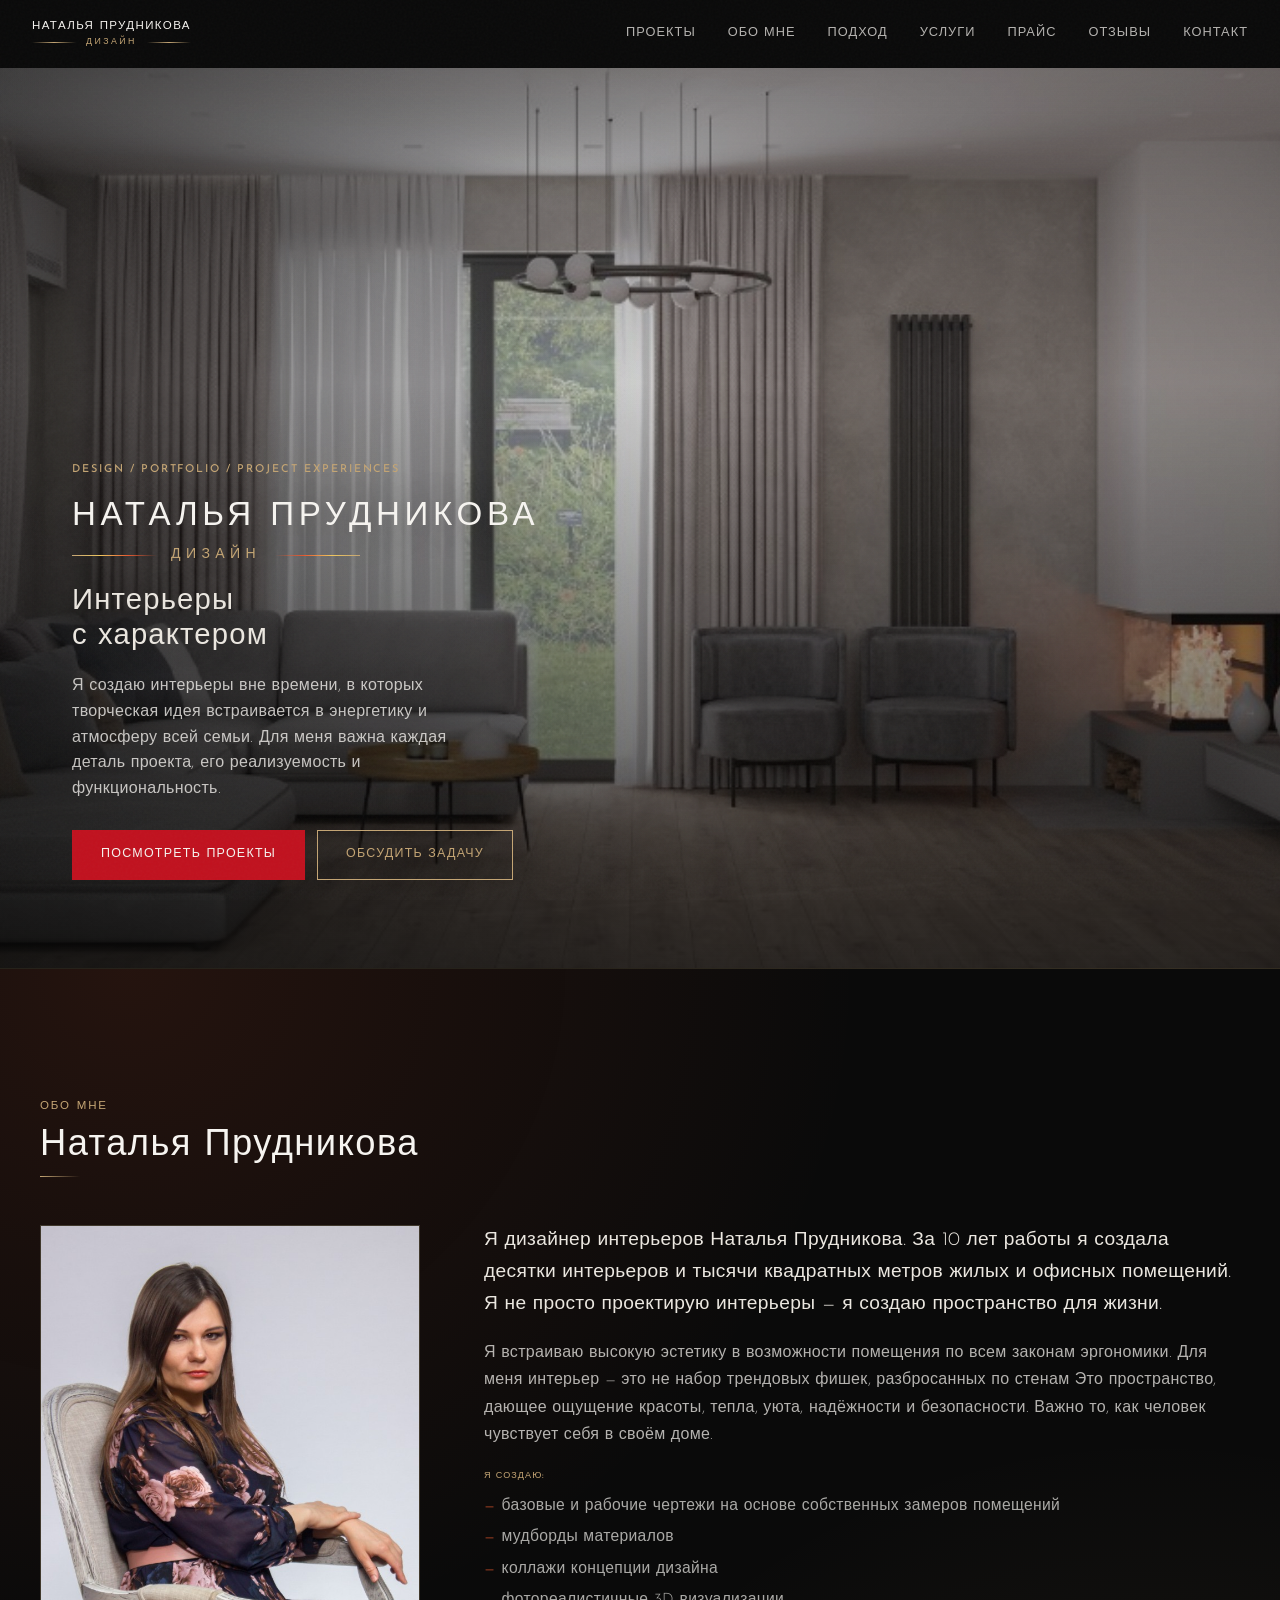
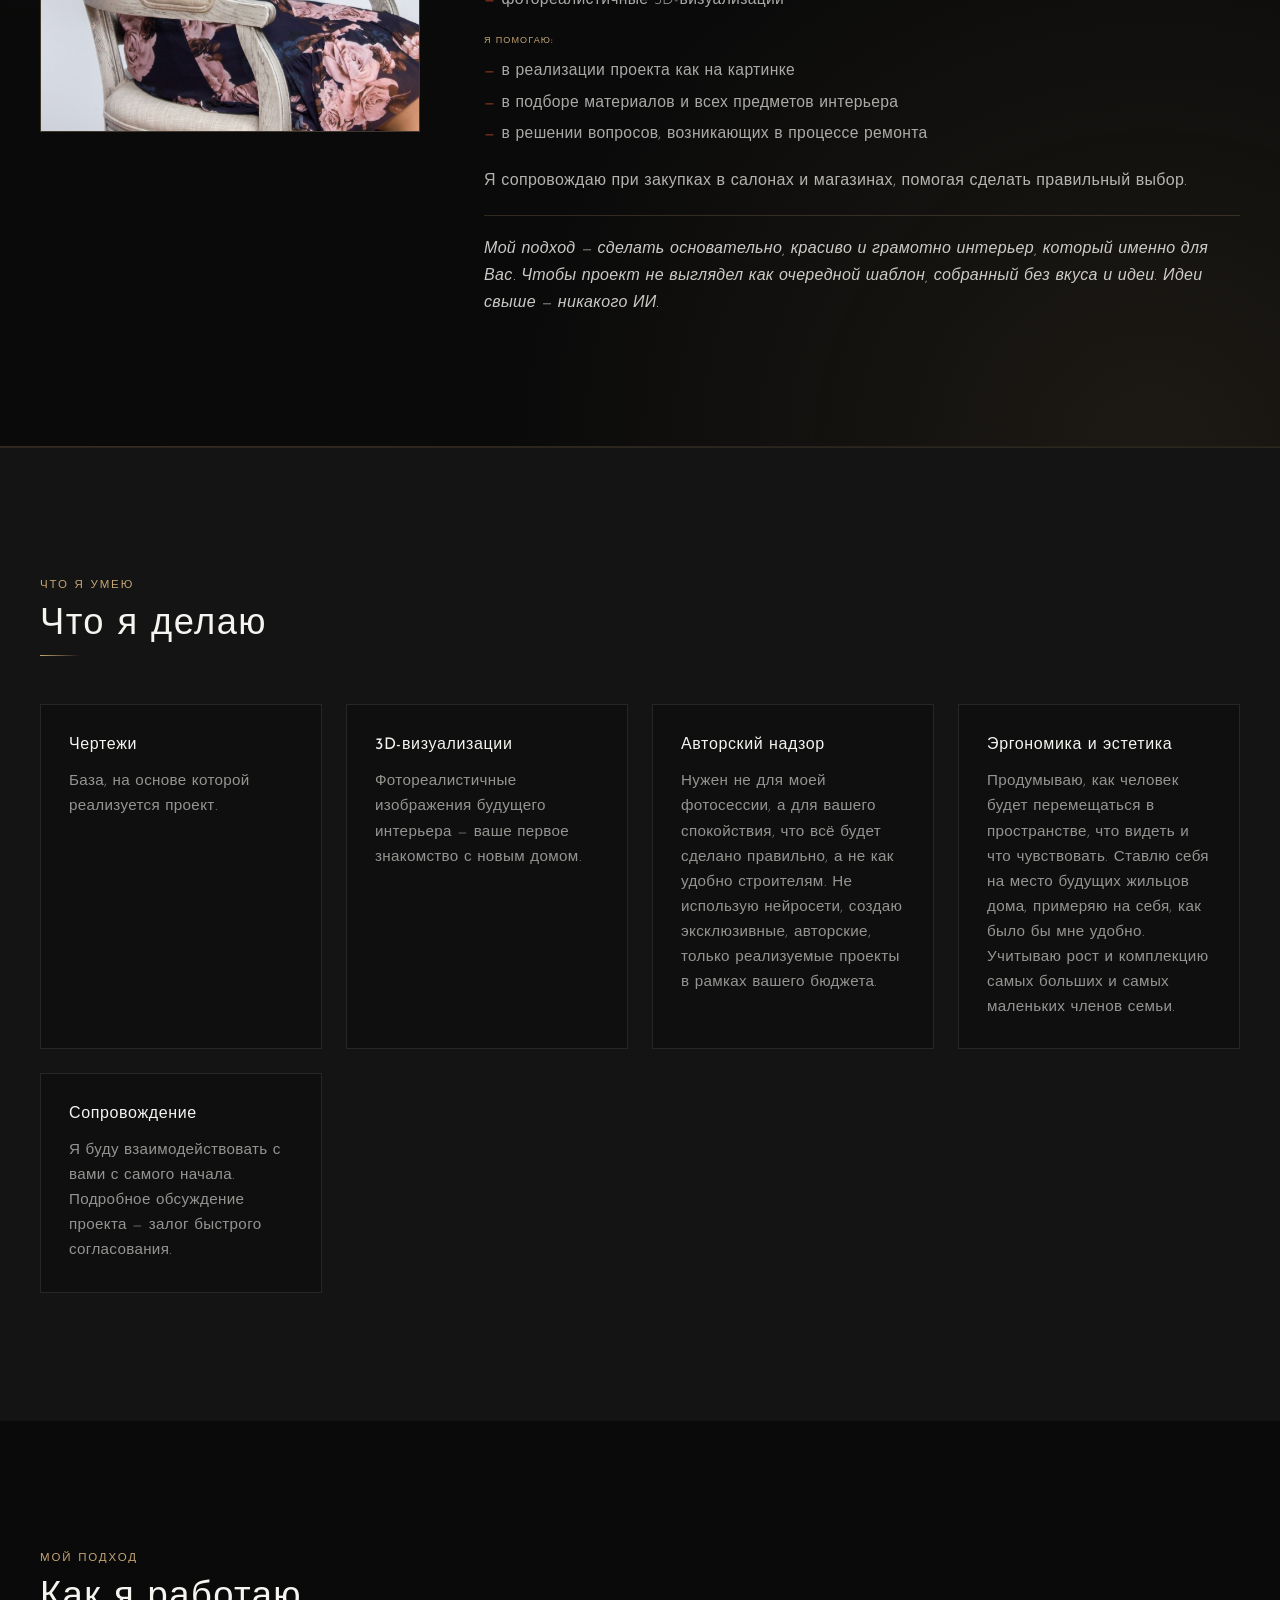
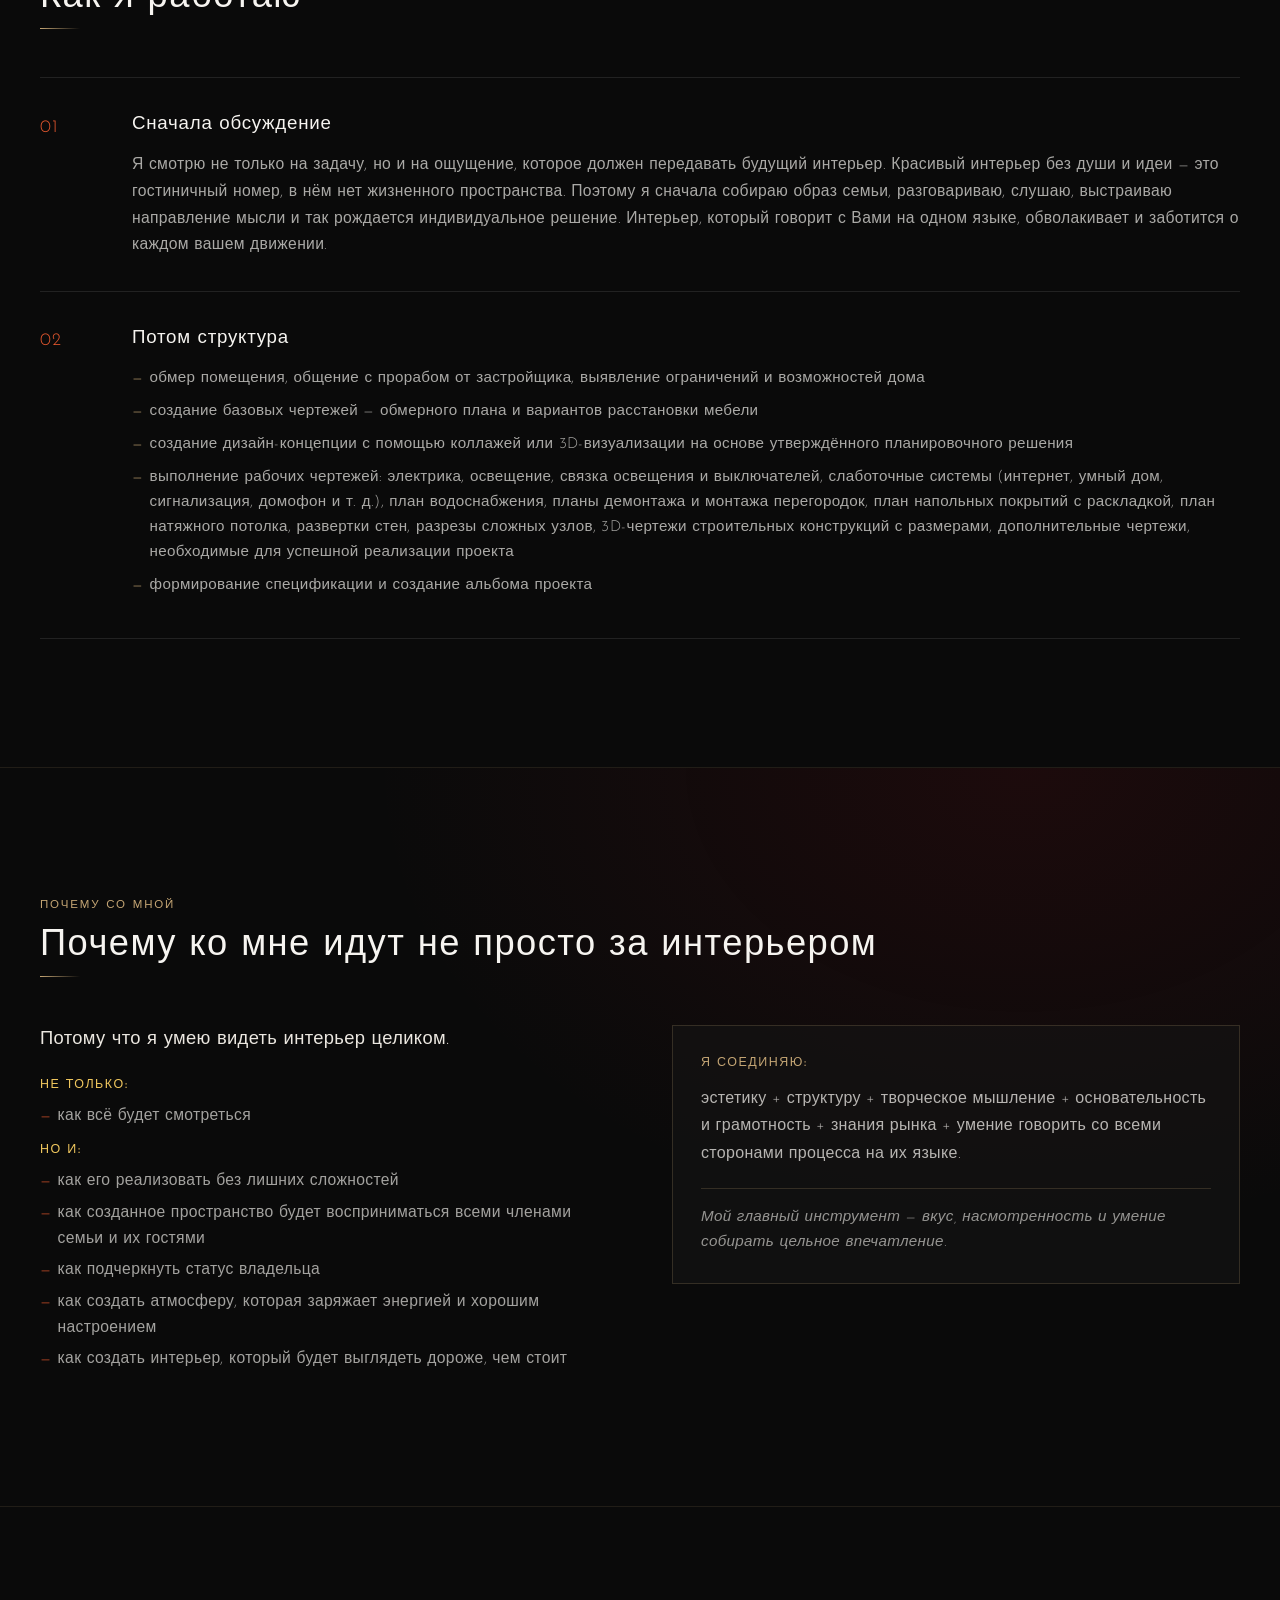
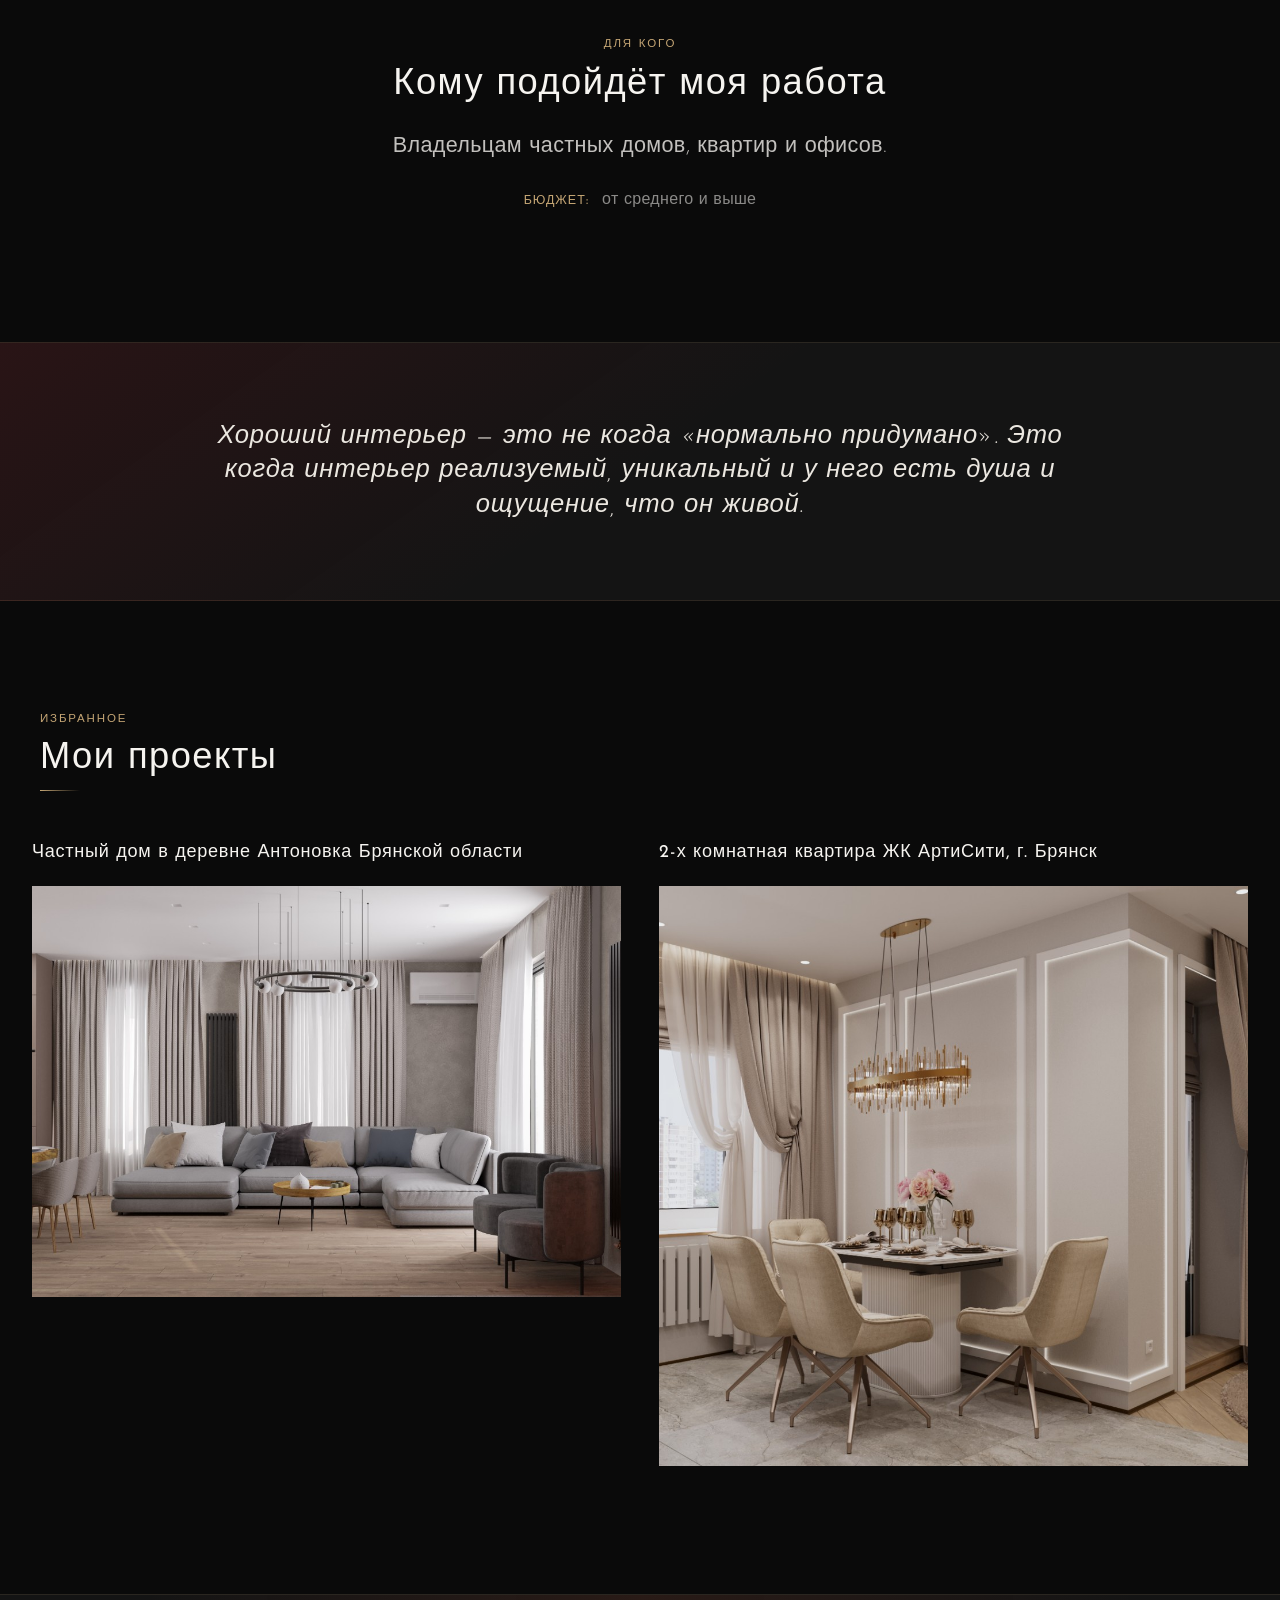
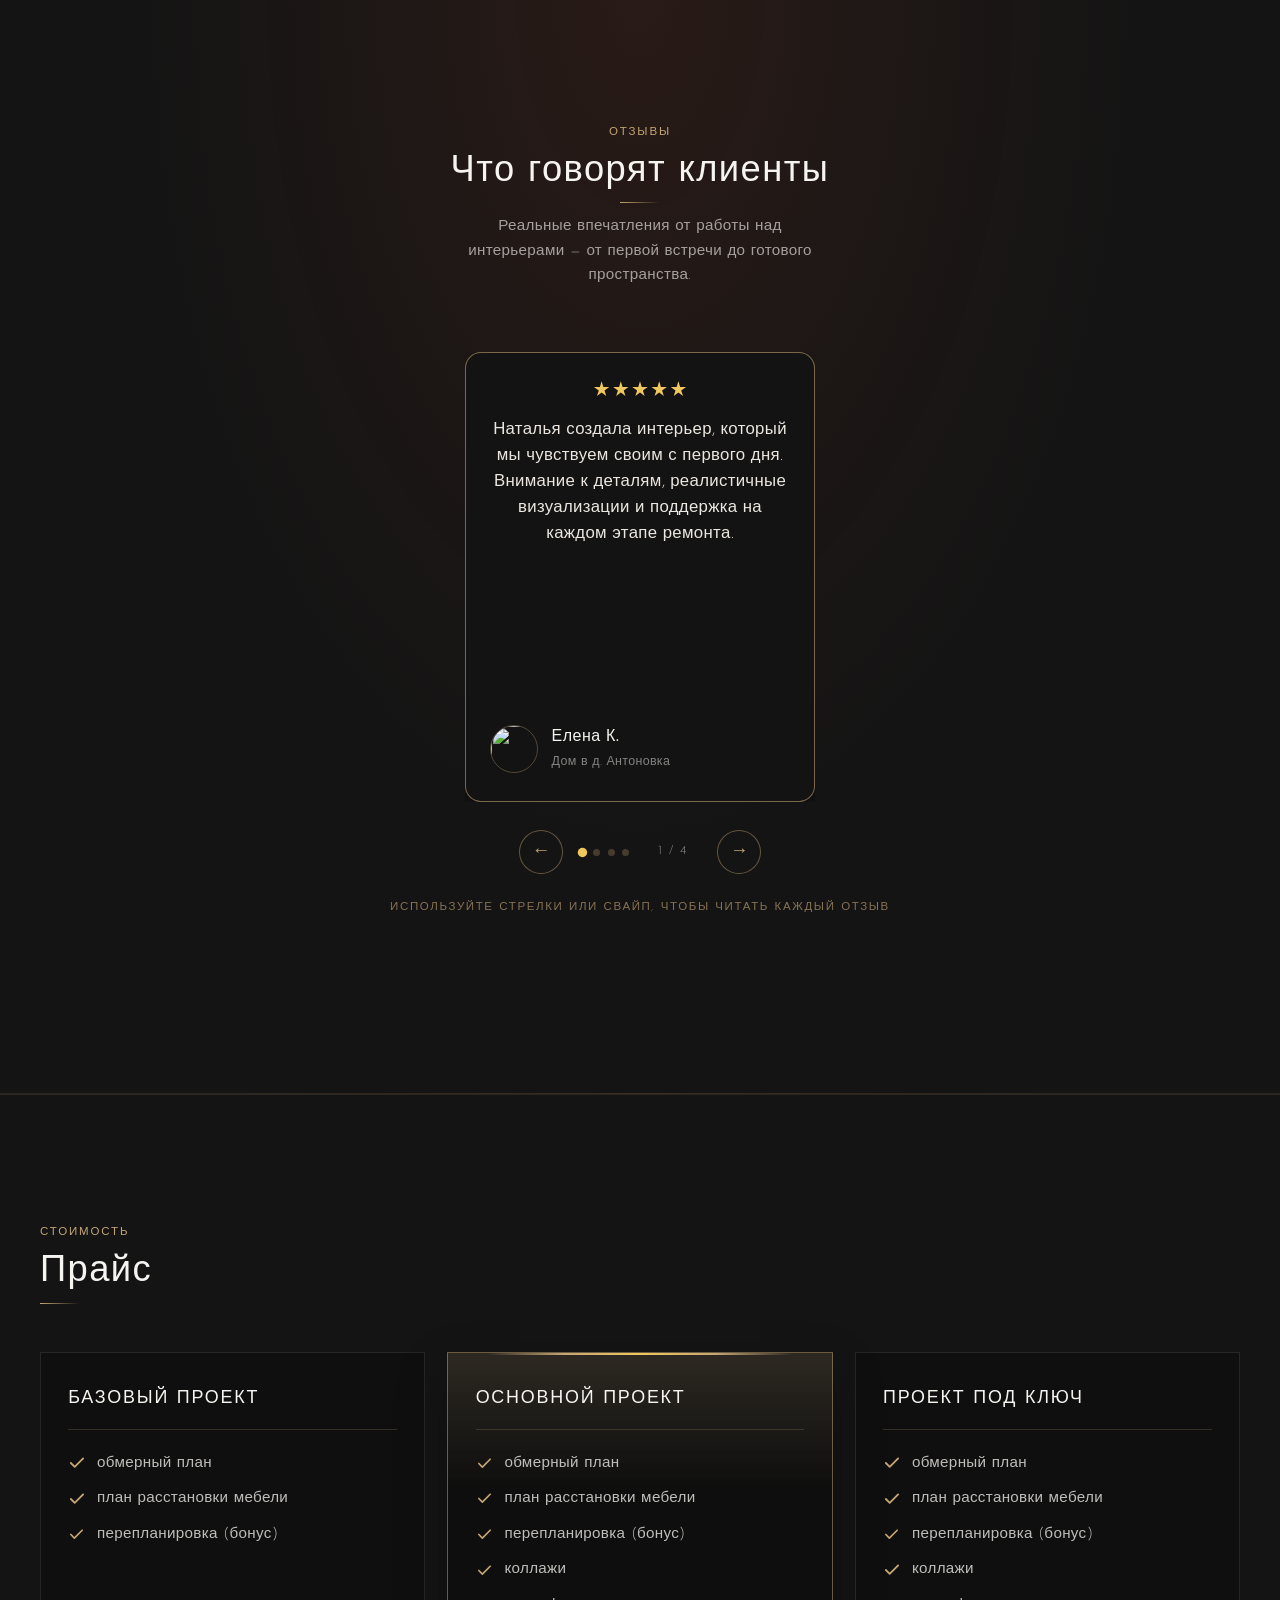
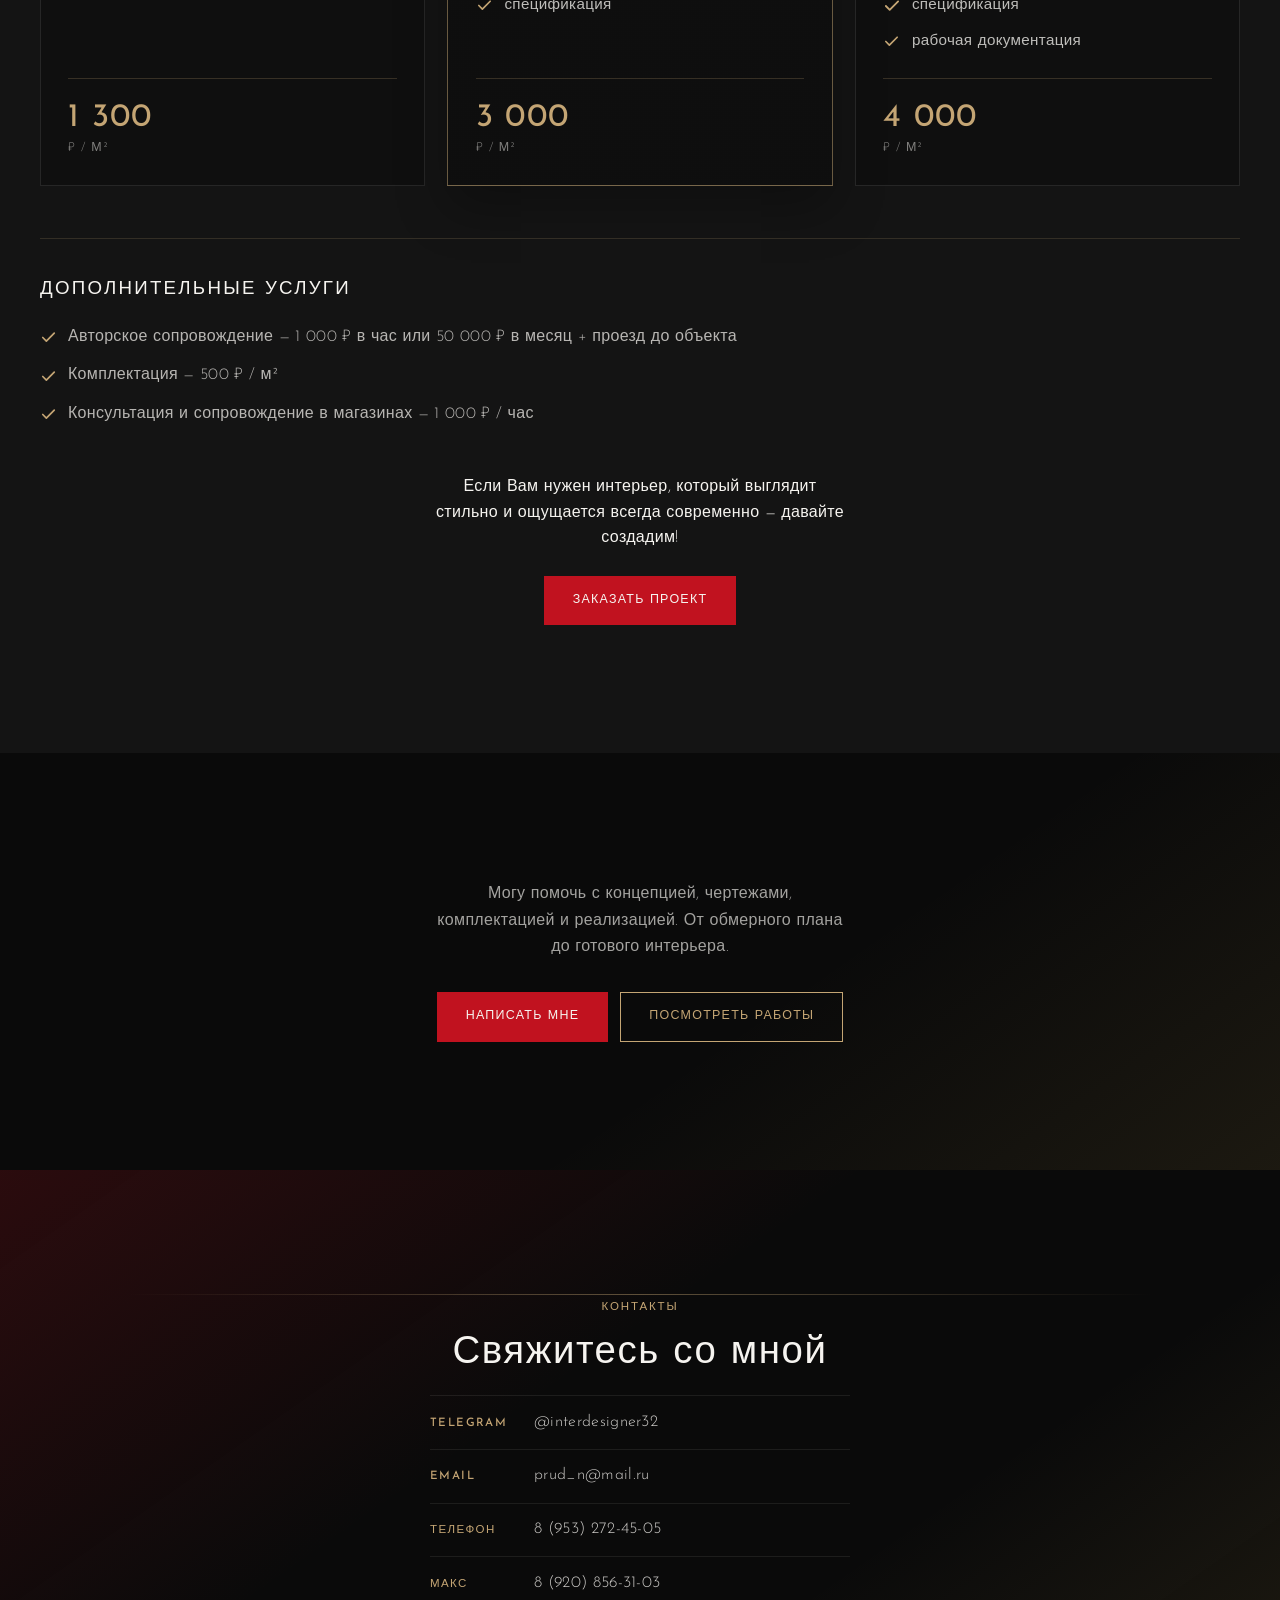
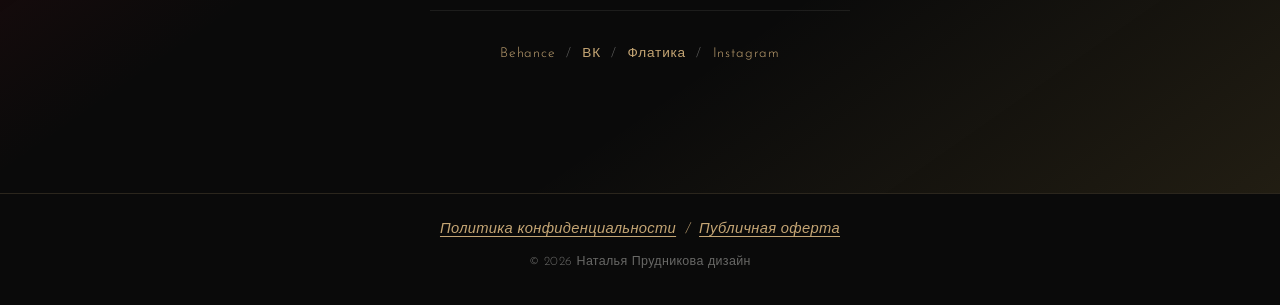
==== commit 3d7e3805: "Добавила прайс, форму заявки и страницы политики и оферты Co-authored-by: Cursor <cursoragent@cursor" ====
--- a/Сайт/index.html
+++ b/Сайт/index.html
@@ -29,6 +29,7 @@
       <a href="#about">Обо мне</a>
       <a href="#approach">Подход</a>
       <a href="#services">Услуги</a>
+      <a href="#price">Прайс</a>
       <a href="#reviews">Отзывы</a>
       <a href="#contact">Контакт</a>
     </nav>
@@ -285,7 +286,7 @@
           <a class="project-card__link" href="#project-antonovka">
             <figure class="project-card__photo">
               <img
-                src="images/projects/antonovka-01.png"
+                src="images/projects/antonovka/antonovka-01.png"
                 alt="Частный дом в деревне Антоновка Брянской области"
                 width="1200"
                 height="1500"
@@ -299,7 +300,7 @@
           <a class="project-card__link" href="#project-articiti">
             <figure class="project-card__photo">
               <img
-                src="images/projects/articiti-01.jpg"
+                src="images/projects/articiti/articiti-01.jpg"
                 alt="2-х комнатная квартира ЖК АртиСити, г. Брянск"
                 width="1024"
                 height="1008"
@@ -321,55 +322,55 @@
         </div>
         <div class="project__gallery">
           <figure class="project__figure">
-            <img src="images/projects/antonovka-01.png" alt="Кухня-гостиная с камином — вид 1" width="1200" height="1500" loading="lazy">
-          </figure>
-          <figure class="project__figure">
-            <img src="images/projects/antonovka-02.png" alt="Кухня-гостиная с камином — вид 2" width="1200" height="1500" loading="lazy">
-          </figure>
-          <figure class="project__figure">
-            <img src="images/projects/antonovka-03.png" alt="Кухня-гостиная с камином — вид 3" width="1200" height="1500" loading="lazy">
-          </figure>
-          <figure class="project__figure">
-            <img src="images/projects/antonovka-04.png" alt="Кухня-гостиная с камином — вид 4" width="1200" height="1500" loading="lazy">
-          </figure>
-          <figure class="project__figure">
-            <img src="images/projects/antonovka-05.png" alt="Кухня-гостиная с камином — вид 5" width="1200" height="1500" loading="lazy">
-          </figure>
-          <figure class="project__figure">
-            <img src="images/projects/antonovka-06.png" alt="Кухня-гостиная с камином — вид 6" width="1200" height="1500" loading="lazy">
-          </figure>
-          <figure class="project__figure">
-            <img src="images/projects/antonovka-07.png" alt="Кухня-гостиная с камином — вид 7" width="1200" height="1500" loading="lazy">
-          </figure>
-          <figure class="project__figure">
-            <img src="images/projects/antonovka-08.png" alt="Кухня-гостиная с камином — вид 8" width="1200" height="1500" loading="lazy">
-          </figure>
-          <figure class="project__figure">
-            <img src="images/projects/antonovka-09.png" alt="Кухня-гостиная с камином — вид 9" width="1200" height="1500" loading="lazy">
-          </figure>
-          <figure class="project__figure">
-            <img src="images/projects/antonovka-10.png" alt="Кухня-гостиная с камином — вид 10" width="1200" height="1500" loading="lazy">
-          </figure>
-          <figure class="project__figure">
-            <img src="images/projects/antonovka-11.png" alt="Кухня-гостиная с камином — вид 11" width="1200" height="1500" loading="lazy">
-          </figure>
-          <figure class="project__figure">
-            <img src="images/projects/antonovka-12.png" alt="Кухня-гостиная с камином — вид 12" width="1200" height="1500" loading="lazy">
-          </figure>
-          <figure class="project__figure">
-            <img src="images/projects/antonovka-13.png" alt="Кухня-гостиная с камином — вид 13" width="1200" height="1500" loading="lazy">
-          </figure>
-          <figure class="project__figure">
-            <img src="images/projects/antonovka-14.png" alt="Кухня-гостиная с камином — вид 14" width="1200" height="1500" loading="lazy">
-          </figure>
-          <figure class="project__figure">
-            <img src="images/projects/antonovka-15.png" alt="Кухня-гостиная с камином — вид 15" width="1200" height="1500" loading="lazy">
-          </figure>
-          <figure class="project__figure">
-            <img src="images/projects/antonovka-16.png" alt="Кухня-гостиная с камином — вид 16" width="1200" height="1500" loading="lazy">
-          </figure>
-          <figure class="project__figure">
-            <img src="images/projects/antonovka-17.png" alt="Кухня-гостиная с камином — вид 17" width="1200" height="1500" loading="lazy">
+            <img src="images/projects/antonovka/antonovka-01.png" alt="Кухня-гостиная с камином — вид 1" width="1200" height="1500" loading="lazy">
+          </figure>
+          <figure class="project__figure">
+            <img src="images/projects/antonovka/antonovka-02.png" alt="Кухня-гостиная с камином — вид 2" width="1200" height="1500" loading="lazy">
+          </figure>
+          <figure class="project__figure">
+            <img src="images/projects/antonovka/antonovka-03.png" alt="Кухня-гостиная с камином — вид 3" width="1200" height="1500" loading="lazy">
+          </figure>
+          <figure class="project__figure">
+            <img src="images/projects/antonovka/antonovka-04.png" alt="Кухня-гостиная с камином — вид 4" width="1200" height="1500" loading="lazy">
+          </figure>
+          <figure class="project__figure">
+            <img src="images/projects/antonovka/antonovka-05.png" alt="Кухня-гостиная с камином — вид 5" width="1200" height="1500" loading="lazy">
+          </figure>
+          <figure class="project__figure">
+            <img src="images/projects/antonovka/antonovka-06.png" alt="Кухня-гостиная с камином — вид 6" width="1200" height="1500" loading="lazy">
+          </figure>
+          <figure class="project__figure">
+            <img src="images/projects/antonovka/antonovka-07.png" alt="Кухня-гостиная с камином — вид 7" width="1200" height="1500" loading="lazy">
+          </figure>
+          <figure class="project__figure">
+            <img src="images/projects/antonovka/antonovka-08.png" alt="Кухня-гостиная с камином — вид 8" width="1200" height="1500" loading="lazy">
+          </figure>
+          <figure class="project__figure">
+            <img src="images/projects/antonovka/antonovka-09.png" alt="Кухня-гостиная с камином — вид 9" width="1200" height="1500" loading="lazy">
+          </figure>
+          <figure class="project__figure">
+            <img src="images/projects/antonovka/antonovka-10.png" alt="Кухня-гостиная с камином — вид 10" width="1200" height="1500" loading="lazy">
+          </figure>
+          <figure class="project__figure">
+            <img src="images/projects/antonovka/antonovka-11.png" alt="Кухня-гостиная с камином — вид 11" width="1200" height="1500" loading="lazy">
+          </figure>
+          <figure class="project__figure">
+            <img src="images/projects/antonovka/antonovka-12.png" alt="Кухня-гостиная с камином — вид 12" width="1200" height="1500" loading="lazy">
+          </figure>
+          <figure class="project__figure">
+            <img src="images/projects/antonovka/antonovka-13.png" alt="Кухня-гостиная с камином — вид 13" width="1200" height="1500" loading="lazy">
+          </figure>
+          <figure class="project__figure">
+            <img src="images/projects/antonovka/antonovka-14.png" alt="Кухня-гостиная с камином — вид 14" width="1200" height="1500" loading="lazy">
+          </figure>
+          <figure class="project__figure">
+            <img src="images/projects/antonovka/antonovka-15.png" alt="Кухня-гостиная с камином — вид 15" width="1200" height="1500" loading="lazy">
+          </figure>
+          <figure class="project__figure">
+            <img src="images/projects/antonovka/antonovka-16.png" alt="Кухня-гостиная с камином — вид 16" width="1200" height="1500" loading="lazy">
+          </figure>
+          <figure class="project__figure">
+            <img src="images/projects/antonovka/antonovka-17.png" alt="Кухня-гостиная с камином — вид 17" width="1200" height="1500" loading="lazy">
           </figure>
         </div>
       </article>
@@ -381,19 +382,19 @@
         </div>
         <div class="project__gallery">
           <figure class="project__figure">
-            <img src="images/projects/hallway-01.png" alt="Прихожая — вид 1" width="1200" height="1500" loading="lazy">
-          </figure>
-          <figure class="project__figure">
-            <img src="images/projects/hallway-02.png" alt="Прихожая — вид 2" width="1200" height="1500" loading="lazy">
-          </figure>
-          <figure class="project__figure">
-            <img src="images/projects/hallway-03.png" alt="Прихожая — вид 3" width="1200" height="1500" loading="lazy">
-          </figure>
-          <figure class="project__figure">
-            <img src="images/projects/hallway-04.png" alt="Прихожая — вид 4" width="1200" height="1500" loading="lazy">
-          </figure>
-          <figure class="project__figure">
-            <img src="images/projects/hallway-05.png" alt="Прихожая — вид 5" width="1200" height="1500" loading="lazy">
+            <img src="images/projects/antonovka/hallway-01.png" alt="Прихожая — вид 1" width="1200" height="1500" loading="lazy">
+          </figure>
+          <figure class="project__figure">
+            <img src="images/projects/antonovka/hallway-02.png" alt="Прихожая — вид 2" width="1200" height="1500" loading="lazy">
+          </figure>
+          <figure class="project__figure">
+            <img src="images/projects/antonovka/hallway-03.png" alt="Прихожая — вид 3" width="1200" height="1500" loading="lazy">
+          </figure>
+          <figure class="project__figure">
+            <img src="images/projects/antonovka/hallway-04.png" alt="Прихожая — вид 4" width="1200" height="1500" loading="lazy">
+          </figure>
+          <figure class="project__figure">
+            <img src="images/projects/antonovka/hallway-05.png" alt="Прихожая — вид 5" width="1200" height="1500" loading="lazy">
           </figure>
         </div>
       </article>
@@ -405,22 +406,22 @@
         </div>
         <div class="project__gallery">
           <figure class="project__figure">
-            <img src="images/projects/bathroom-01.png" alt="Гостевой санузел — вид 1" width="1200" height="1500" loading="lazy">
-          </figure>
-          <figure class="project__figure">
-            <img src="images/projects/bathroom-02.png" alt="Гостевой санузел — вид 2" width="1200" height="1500" loading="lazy">
-          </figure>
-          <figure class="project__figure">
-            <img src="images/projects/bathroom-03.png" alt="Гостевой санузел — вид 3" width="1200" height="1500" loading="lazy">
-          </figure>
-          <figure class="project__figure">
-            <img src="images/projects/bathroom-04.png" alt="Гостевой санузел — вид 4" width="1200" height="1500" loading="lazy">
-          </figure>
-          <figure class="project__figure">
-            <img src="images/projects/bathroom-05.png" alt="Гостевой санузел — вид 5" width="1200" height="1500" loading="lazy">
-          </figure>
-          <figure class="project__figure">
-            <img src="images/projects/bathroom-06.png" alt="Гостевой санузел — вид 6" width="1200" height="1500" loading="lazy">
+            <img src="images/projects/antonovka/bathroom-01.png" alt="Гостевой санузел — вид 1" width="1200" height="1500" loading="lazy">
+          </figure>
+          <figure class="project__figure">
+            <img src="images/projects/antonovka/bathroom-02.png" alt="Гостевой санузел — вид 2" width="1200" height="1500" loading="lazy">
+          </figure>
+          <figure class="project__figure">
+            <img src="images/projects/antonovka/bathroom-03.png" alt="Гостевой санузел — вид 3" width="1200" height="1500" loading="lazy">
+          </figure>
+          <figure class="project__figure">
+            <img src="images/projects/antonovka/bathroom-04.png" alt="Гостевой санузел — вид 4" width="1200" height="1500" loading="lazy">
+          </figure>
+          <figure class="project__figure">
+            <img src="images/projects/antonovka/bathroom-05.png" alt="Гостевой санузел — вид 5" width="1200" height="1500" loading="lazy">
+          </figure>
+          <figure class="project__figure">
+            <img src="images/projects/antonovka/bathroom-06.png" alt="Гостевой санузел — вид 6" width="1200" height="1500" loading="lazy">
           </figure>
         </div>
       </article>
@@ -432,37 +433,37 @@
         </div>
         <div class="project__gallery">
           <figure class="project__figure">
-            <img src="images/projects/bedroom-01.png" alt="Мастер-спальня — вид 1" width="1200" height="1500" loading="lazy">
-          </figure>
-          <figure class="project__figure">
-            <img src="images/projects/bedroom-02.png" alt="Мастер-спальня — вид 2" width="1200" height="1500" loading="lazy">
-          </figure>
-          <figure class="project__figure">
-            <img src="images/projects/bedroom-03.png" alt="Мастер-спальня — вид 3" width="1200" height="1500" loading="lazy">
-          </figure>
-          <figure class="project__figure">
-            <img src="images/projects/bedroom-04.png" alt="Мастер-спальня — вид 4" width="1200" height="1500" loading="lazy">
-          </figure>
-          <figure class="project__figure">
-            <img src="images/projects/bedroom-05.png" alt="Мастер-спальня — вид 5" width="1200" height="1500" loading="lazy">
-          </figure>
-          <figure class="project__figure">
-            <img src="images/projects/bedroom-06.png" alt="Мастер-спальня — вид 6" width="1200" height="1500" loading="lazy">
-          </figure>
-          <figure class="project__figure">
-            <img src="images/projects/bedroom-07.png" alt="Мастер-спальня — вид 7" width="1200" height="1500" loading="lazy">
-          </figure>
-          <figure class="project__figure">
-            <img src="images/projects/bedroom-08.png" alt="Мастер-спальня — вид 8" width="1200" height="1500" loading="lazy">
-          </figure>
-          <figure class="project__figure">
-            <img src="images/projects/bedroom-09.png" alt="Мастер-спальня — вид 9" width="1200" height="1500" loading="lazy">
-          </figure>
-          <figure class="project__figure">
-            <img src="images/projects/bedroom-10.png" alt="Мастер-спальня — вид 10" width="1200" height="1500" loading="lazy">
-          </figure>
-          <figure class="project__figure">
-            <img src="images/projects/bedroom-11.png" alt="Мастер-спальня — вид 11" width="1200" height="1500" loading="lazy">
+            <img src="images/projects/antonovka/bedroom-01.png" alt="Мастер-спальня — вид 1" width="1200" height="1500" loading="lazy">
+          </figure>
+          <figure class="project__figure">
+            <img src="images/projects/antonovka/bedroom-02.png" alt="Мастер-спальня — вид 2" width="1200" height="1500" loading="lazy">
+          </figure>
+          <figure class="project__figure">
+            <img src="images/projects/antonovka/bedroom-03.png" alt="Мастер-спальня — вид 3" width="1200" height="1500" loading="lazy">
+          </figure>
+          <figure class="project__figure">
+            <img src="images/projects/antonovka/bedroom-04.png" alt="Мастер-спальня — вид 4" width="1200" height="1500" loading="lazy">
+          </figure>
+          <figure class="project__figure">
+            <img src="images/projects/antonovka/bedroom-05.png" alt="Мастер-спальня — вид 5" width="1200" height="1500" loading="lazy">
+          </figure>
+          <figure class="project__figure">
+            <img src="images/projects/antonovka/bedroom-06.png" alt="Мастер-спальня — вид 6" width="1200" height="1500" loading="lazy">
+          </figure>
+          <figure class="project__figure">
+            <img src="images/projects/antonovka/bedroom-07.png" alt="Мастер-спальня — вид 7" width="1200" height="1500" loading="lazy">
+          </figure>
+          <figure class="project__figure">
+            <img src="images/projects/antonovka/bedroom-08.png" alt="Мастер-спальня — вид 8" width="1200" height="1500" loading="lazy">
+          </figure>
+          <figure class="project__figure">
+            <img src="images/projects/antonovka/bedroom-09.png" alt="Мастер-спальня — вид 9" width="1200" height="1500" loading="lazy">
+          </figure>
+          <figure class="project__figure">
+            <img src="images/projects/antonovka/bedroom-10.png" alt="Мастер-спальня — вид 10" width="1200" height="1500" loading="lazy">
+          </figure>
+          <figure class="project__figure">
+            <img src="images/projects/antonovka/bedroom-11.png" alt="Мастер-спальня — вид 11" width="1200" height="1500" loading="lazy">
           </figure>
         </div>
       </article>
@@ -474,28 +475,28 @@
         </div>
         <div class="project__gallery">
           <figure class="project__figure">
-            <img src="images/projects/master-bath-01.png" alt="Мастер-ванная — вид 1" width="1200" height="1500" loading="lazy">
-          </figure>
-          <figure class="project__figure">
-            <img src="images/projects/master-bath-02.png" alt="Мастер-ванная — вид 2" width="1200" height="1500" loading="lazy">
-          </figure>
-          <figure class="project__figure">
-            <img src="images/projects/master-bath-03.png" alt="Мастер-ванная — вид 3" width="1200" height="1500" loading="lazy">
-          </figure>
-          <figure class="project__figure">
-            <img src="images/projects/master-bath-04.png" alt="Мастер-ванная — вид 4" width="1200" height="1500" loading="lazy">
-          </figure>
-          <figure class="project__figure">
-            <img src="images/projects/master-bath-05.png" alt="Мастер-ванная — вид 5" width="1200" height="1500" loading="lazy">
-          </figure>
-          <figure class="project__figure">
-            <img src="images/projects/master-bath-06.png" alt="Мастер-ванная — вид 6" width="1200" height="1500" loading="lazy">
-          </figure>
-          <figure class="project__figure">
-            <img src="images/projects/master-bath-07.png" alt="Мастер-ванная — вид 7" width="1200" height="1500" loading="lazy">
-          </figure>
-          <figure class="project__figure">
-            <img src="images/projects/master-bath-08.png" alt="Мастер-ванная — вид 8" width="1200" height="1500" loading="lazy">
+            <img src="images/projects/antonovka/master-bath-01.png" alt="Мастер-ванная — вид 1" width="1200" height="1500" loading="lazy">
+          </figure>
+          <figure class="project__figure">
+            <img src="images/projects/antonovka/master-bath-02.png" alt="Мастер-ванная — вид 2" width="1200" height="1500" loading="lazy">
+          </figure>
+          <figure class="project__figure">
+            <img src="images/projects/antonovka/master-bath-03.png" alt="Мастер-ванная — вид 3" width="1200" height="1500" loading="lazy">
+          </figure>
+          <figure class="project__figure">
+            <img src="images/projects/antonovka/master-bath-04.png" alt="Мастер-ванная — вид 4" width="1200" height="1500" loading="lazy">
+          </figure>
+          <figure class="project__figure">
+            <img src="images/projects/antonovka/master-bath-05.png" alt="Мастер-ванная — вид 5" width="1200" height="1500" loading="lazy">
+          </figure>
+          <figure class="project__figure">
+            <img src="images/projects/antonovka/master-bath-06.png" alt="Мастер-ванная — вид 6" width="1200" height="1500" loading="lazy">
+          </figure>
+          <figure class="project__figure">
+            <img src="images/projects/antonovka/master-bath-07.png" alt="Мастер-ванная — вид 7" width="1200" height="1500" loading="lazy">
+          </figure>
+          <figure class="project__figure">
+            <img src="images/projects/antonovka/master-bath-08.png" alt="Мастер-ванная — вид 8" width="1200" height="1500" loading="lazy">
           </figure>
         </div>
       </article>
@@ -512,25 +513,25 @@
           </div>
           <div class="project__gallery">
             <figure class="project__figure">
-              <img src="images/projects/articiti-hallway-01.jpg" alt="Прихожая — вид 1" width="1024" height="479" loading="lazy">
-            </figure>
-            <figure class="project__figure">
-              <img src="images/projects/articiti-hallway-02.jpg" alt="Прихожая — вид 2" width="458" height="1024" loading="lazy">
-            </figure>
-            <figure class="project__figure">
-              <img src="images/projects/articiti-hallway-03.jpg" alt="Прихожая — вид 3" width="587" height="1024" loading="lazy">
-            </figure>
-            <figure class="project__figure">
-              <img src="images/projects/articiti-hallway-04.jpg" alt="Прихожая — вид 4" width="1010" height="1024" loading="lazy">
-            </figure>
-            <figure class="project__figure">
-              <img src="images/projects/articiti-hallway-05.jpg" alt="Прихожая — вид 5" width="1024" height="892" loading="lazy">
-            </figure>
-            <figure class="project__figure">
-              <img src="images/projects/articiti-hallway-06.jpg" alt="Прихожая — вид 6" width="1024" height="503" loading="lazy">
-            </figure>
-            <figure class="project__figure">
-              <img src="images/projects/articiti-hallway-07.jpg" alt="Прихожая — вид 7" width="331" height="1024" loading="lazy">
+              <img src="images/projects/articiti/articiti-hallway-01.jpg" alt="Прихожая — вид 1" width="1024" height="479" loading="lazy">
+            </figure>
+            <figure class="project__figure">
+              <img src="images/projects/articiti/articiti-hallway-02.jpg" alt="Прихожая — вид 2" width="458" height="1024" loading="lazy">
+            </figure>
+            <figure class="project__figure">
+              <img src="images/projects/articiti/articiti-hallway-03.jpg" alt="Прихожая — вид 3" width="587" height="1024" loading="lazy">
+            </figure>
+            <figure class="project__figure">
+              <img src="images/projects/articiti/articiti-hallway-04.jpg" alt="Прихожая — вид 4" width="1010" height="1024" loading="lazy">
+            </figure>
+            <figure class="project__figure">
+              <img src="images/projects/articiti/articiti-hallway-05.jpg" alt="Прихожая — вид 5" width="1024" height="892" loading="lazy">
+            </figure>
+            <figure class="project__figure">
+              <img src="images/projects/articiti/articiti-hallway-06.jpg" alt="Прихожая — вид 6" width="1024" height="503" loading="lazy">
+            </figure>
+            <figure class="project__figure">
+              <img src="images/projects/articiti/articiti-hallway-07.jpg" alt="Прихожая — вид 7" width="331" height="1024" loading="lazy">
             </figure>
           </div>
         </article>
@@ -542,34 +543,34 @@
           </div>
           <div class="project__gallery">
             <figure class="project__figure">
-              <img src="images/projects/articiti-kitchen-01.jpg" alt="Кухня-гостиная — вид 1" width="1024" height="881" loading="lazy">
-            </figure>
-            <figure class="project__figure">
-              <img src="images/projects/articiti-kitchen-02.jpg" alt="Кухня-гостиная — вид 2" width="1024" height="846" loading="lazy">
-            </figure>
-            <figure class="project__figure">
-              <img src="images/projects/articiti-kitchen-03.jpg" alt="Кухня-гостиная — вид 3" width="1024" height="768" loading="lazy">
-            </figure>
-            <figure class="project__figure">
-              <img src="images/projects/articiti-kitchen-04.jpg" alt="Кухня-гостиная — вид 4" width="1024" height="818" loading="lazy">
-            </figure>
-            <figure class="project__figure">
-              <img src="images/projects/articiti-kitchen-05.jpg" alt="Кухня-гостиная — вид 5" width="1024" height="977" loading="lazy">
-            </figure>
-            <figure class="project__figure">
-              <img src="images/projects/articiti-kitchen-06.jpg" alt="Кухня-гостиная — вид 6" width="1024" height="818" loading="lazy">
-            </figure>
-            <figure class="project__figure">
-              <img src="images/projects/articiti-kitchen-07.jpg" alt="Кухня-гостиная — вид 7" width="920" height="1024" loading="lazy">
-            </figure>
-            <figure class="project__figure">
-              <img src="images/projects/articiti-kitchen-08.jpg" alt="Кухня-гостиная — вид 8" width="1024" height="1008" loading="lazy">
-            </figure>
-            <figure class="project__figure">
-              <img src="images/projects/articiti-kitchen-09.jpg" alt="Кухня-гостиная — вид 9" width="680" height="1024" loading="lazy">
-            </figure>
-            <figure class="project__figure">
-              <img src="images/projects/articiti-kitchen-10.jpg" alt="Кухня-гостиная — вид 10" width="1024" height="899" loading="lazy">
+              <img src="images/projects/articiti/articiti-kitchen-01.jpg" alt="Кухня-гостиная — вид 1" width="1024" height="881" loading="lazy">
+            </figure>
+            <figure class="project__figure">
+              <img src="images/projects/articiti/articiti-kitchen-02.jpg" alt="Кухня-гостиная — вид 2" width="1024" height="846" loading="lazy">
+            </figure>
+            <figure class="project__figure">
+              <img src="images/projects/articiti/articiti-kitchen-03.jpg" alt="Кухня-гостиная — вид 3" width="1024" height="768" loading="lazy">
+            </figure>
+            <figure class="project__figure">
+              <img src="images/projects/articiti/articiti-kitchen-04.jpg" alt="Кухня-гостиная — вид 4" width="1024" height="818" loading="lazy">
+            </figure>
+            <figure class="project__figure">
+              <img src="images/projects/articiti/articiti-kitchen-05.jpg" alt="Кухня-гостиная — вид 5" width="1024" height="977" loading="lazy">
+            </figure>
+            <figure class="project__figure">
+              <img src="images/projects/articiti/articiti-kitchen-06.jpg" alt="Кухня-гостиная — вид 6" width="1024" height="818" loading="lazy">
+            </figure>
+            <figure class="project__figure">
+              <img src="images/projects/articiti/articiti-kitchen-07.jpg" alt="Кухня-гостиная — вид 7" width="920" height="1024" loading="lazy">
+            </figure>
+            <figure class="project__figure">
+              <img src="images/projects/articiti/articiti-kitchen-08.jpg" alt="Кухня-гостиная — вид 8" width="1024" height="1008" loading="lazy">
+            </figure>
+            <figure class="project__figure">
+              <img src="images/projects/articiti/articiti-kitchen-09.jpg" alt="Кухня-гостиная — вид 9" width="680" height="1024" loading="lazy">
+            </figure>
+            <figure class="project__figure">
+              <img src="images/projects/articiti/articiti-kitchen-10.jpg" alt="Кухня-гостиная — вид 10" width="1024" height="899" loading="lazy">
             </figure>
           </div>
         </article>
@@ -581,25 +582,25 @@
           </div>
           <div class="project__gallery">
             <figure class="project__figure">
-              <img src="images/projects/articiti-loggia-01.jpg" alt="Лоджия — вид 1" width="1024" height="899" loading="lazy">
-            </figure>
-            <figure class="project__figure">
-              <img src="images/projects/articiti-loggia-02.jpg" alt="Лоджия — вид 2" width="794" height="1024" loading="lazy">
-            </figure>
-            <figure class="project__figure">
-              <img src="images/projects/articiti-loggia-03.jpg" alt="Лоджия — вид 3" width="565" height="1024" loading="lazy">
-            </figure>
-            <figure class="project__figure">
-              <img src="images/projects/articiti-loggia-04.jpg" alt="Лоджия — вид 4" width="799" height="1024" loading="lazy">
-            </figure>
-            <figure class="project__figure">
-              <img src="images/projects/articiti-loggia-05.jpg" alt="Лоджия — вид 5" width="675" height="1024" loading="lazy">
-            </figure>
-            <figure class="project__figure">
-              <img src="images/projects/articiti-loggia-06.jpg" alt="Лоджия — вид 6" width="711" height="1024" loading="lazy">
-            </figure>
-            <figure class="project__figure">
-              <img src="images/projects/articiti-loggia-07.jpg" alt="Лоджия — вид 7" width="711" height="1024" loading="lazy">
+              <img src="images/projects/articiti/articiti-loggia-01.jpg" alt="Лоджия — вид 1" width="1024" height="899" loading="lazy">
+            </figure>
+            <figure class="project__figure">
+              <img src="images/projects/articiti/articiti-loggia-02.jpg" alt="Лоджия — вид 2" width="794" height="1024" loading="lazy">
+            </figure>
+            <figure class="project__figure">
+              <img src="images/projects/articiti/articiti-loggia-03.jpg" alt="Лоджия — вид 3" width="565" height="1024" loading="lazy">
+            </figure>
+            <figure class="project__figure">
+              <img src="images/projects/articiti/articiti-loggia-04.jpg" alt="Лоджия — вид 4" width="799" height="1024" loading="lazy">
+            </figure>
+            <figure class="project__figure">
+              <img src="images/projects/articiti/articiti-loggia-05.jpg" alt="Лоджия — вид 5" width="675" height="1024" loading="lazy">
+            </figure>
+            <figure class="project__figure">
+              <img src="images/projects/articiti/articiti-loggia-06.jpg" alt="Лоджия — вид 6" width="711" height="1024" loading="lazy">
+            </figure>
+            <figure class="project__figure">
+              <img src="images/projects/articiti/articiti-loggia-07.jpg" alt="Лоджия — вид 7" width="711" height="1024" loading="lazy">
             </figure>
           </div>
         </article>
@@ -611,37 +612,37 @@
           </div>
           <div class="project__gallery">
             <figure class="project__figure">
-              <img src="images/projects/articiti-bedroom-01.jpg" alt="Мастер-спальня — вид 1" width="819" height="1024" loading="lazy">
-            </figure>
-            <figure class="project__figure">
-              <img src="images/projects/articiti-bedroom-02.jpg" alt="Мастер-спальня — вид 2" width="819" height="1024" loading="lazy">
-            </figure>
-            <figure class="project__figure">
-              <img src="images/projects/articiti-bedroom-03.jpg" alt="Мастер-спальня — вид 3" width="819" height="1024" loading="lazy">
-            </figure>
-            <figure class="project__figure">
-              <img src="images/projects/articiti-bedroom-04.jpg" alt="Мастер-спальня — вид 4" width="819" height="1024" loading="lazy">
-            </figure>
-            <figure class="project__figure">
-              <img src="images/projects/articiti-bedroom-05.jpg" alt="Мастер-спальня — вид 5" width="819" height="1024" loading="lazy">
-            </figure>
-            <figure class="project__figure">
-              <img src="images/projects/articiti-bedroom-06.jpg" alt="Мастер-спальня — вид 6" width="819" height="1024" loading="lazy">
-            </figure>
-            <figure class="project__figure">
-              <img src="images/projects/articiti-bedroom-07.jpg" alt="Мастер-спальня — вид 7" width="819" height="1024" loading="lazy">
-            </figure>
-            <figure class="project__figure">
-              <img src="images/projects/articiti-bedroom-08.jpg" alt="Мастер-спальня — вид 8" width="819" height="1024" loading="lazy">
-            </figure>
-            <figure class="project__figure">
-              <img src="images/projects/articiti-bedroom-09.jpg" alt="Мастер-спальня — вид 9" width="855" height="1024" loading="lazy">
-            </figure>
-            <figure class="project__figure">
-              <img src="images/projects/articiti-bedroom-10.jpg" alt="Мастер-спальня — вид 10" width="819" height="1024" loading="lazy">
-            </figure>
-            <figure class="project__figure">
-              <img src="images/projects/articiti-bedroom-11.jpg" alt="Мастер-спальня — вид 11" width="819" height="1024" loading="lazy">
+              <img src="images/projects/articiti/articiti-bedroom-01.jpg" alt="Мастер-спальня — вид 1" width="819" height="1024" loading="lazy">
+            </figure>
+            <figure class="project__figure">
+              <img src="images/projects/articiti/articiti-bedroom-02.jpg" alt="Мастер-спальня — вид 2" width="819" height="1024" loading="lazy">
+            </figure>
+            <figure class="project__figure">
+              <img src="images/projects/articiti/articiti-bedroom-03.jpg" alt="Мастер-спальня — вид 3" width="819" height="1024" loading="lazy">
+            </figure>
+            <figure class="project__figure">
+              <img src="images/projects/articiti/articiti-bedroom-04.jpg" alt="Мастер-спальня — вид 4" width="819" height="1024" loading="lazy">
+            </figure>
+            <figure class="project__figure">
+              <img src="images/projects/articiti/articiti-bedroom-05.jpg" alt="Мастер-спальня — вид 5" width="819" height="1024" loading="lazy">
+            </figure>
+            <figure class="project__figure">
+              <img src="images/projects/articiti/articiti-bedroom-06.jpg" alt="Мастер-спальня — вид 6" width="819" height="1024" loading="lazy">
+            </figure>
+            <figure class="project__figure">
+              <img src="images/projects/articiti/articiti-bedroom-07.jpg" alt="Мастер-спальня — вид 7" width="819" height="1024" loading="lazy">
+            </figure>
+            <figure class="project__figure">
+              <img src="images/projects/articiti/articiti-bedroom-08.jpg" alt="Мастер-спальня — вид 8" width="819" height="1024" loading="lazy">
+            </figure>
+            <figure class="project__figure">
+              <img src="images/projects/articiti/articiti-bedroom-09.jpg" alt="Мастер-спальня — вид 9" width="855" height="1024" loading="lazy">
+            </figure>
+            <figure class="project__figure">
+              <img src="images/projects/articiti/articiti-bedroom-10.jpg" alt="Мастер-спальня — вид 10" width="819" height="1024" loading="lazy">
+            </figure>
+            <figure class="project__figure">
+              <img src="images/projects/articiti/articiti-bedroom-11.jpg" alt="Мастер-спальня — вид 11" width="819" height="1024" loading="lazy">
             </figure>
           </div>
         </article>
@@ -653,40 +654,40 @@
           </div>
           <div class="project__gallery">
             <figure class="project__figure">
-              <img src="images/projects/articiti-girls-01.jpg" alt="Детская для девочки — вид 1" width="737" height="1024" loading="lazy">
-            </figure>
-            <figure class="project__figure">
-              <img src="images/projects/articiti-girls-02.jpg" alt="Детская для девочки — вид 2" width="737" height="1024" loading="lazy">
-            </figure>
-            <figure class="project__figure">
-              <img src="images/projects/articiti-girls-03.jpg" alt="Детская для девочки — вид 3" width="737" height="1024" loading="lazy">
-            </figure>
-            <figure class="project__figure">
-              <img src="images/projects/articiti-girls-04.jpg" alt="Детская для девочки — вид 4" width="737" height="1024" loading="lazy">
-            </figure>
-            <figure class="project__figure">
-              <img src="images/projects/articiti-girls-05.jpg" alt="Детская для девочки — вид 5" width="737" height="1024" loading="lazy">
-            </figure>
-            <figure class="project__figure">
-              <img src="images/projects/articiti-girls-06.jpg" alt="Детская для девочки — вид 6" width="737" height="1024" loading="lazy">
-            </figure>
-            <figure class="project__figure">
-              <img src="images/projects/articiti-girls-07.jpg" alt="Детская для девочки — вид 7" width="737" height="1024" loading="lazy">
-            </figure>
-            <figure class="project__figure">
-              <img src="images/projects/articiti-girls-08.jpg" alt="Детская для девочки — вид 8" width="1024" height="737" loading="lazy">
-            </figure>
-            <figure class="project__figure">
-              <img src="images/projects/articiti-girls-09.jpg" alt="Детская для девочки — вид 9" width="737" height="1024" loading="lazy">
-            </figure>
-            <figure class="project__figure">
-              <img src="images/projects/articiti-girls-10.jpg" alt="Детская для девочки — вид 10" width="737" height="1024" loading="lazy">
-            </figure>
-            <figure class="project__figure">
-              <img src="images/projects/articiti-girls-11.jpg" alt="Детская для девочки — вид 11" width="1024" height="737" loading="lazy">
-            </figure>
-            <figure class="project__figure">
-              <img src="images/projects/articiti-girls-12.jpg" alt="Детская для девочки — вид 12" width="737" height="1024" loading="lazy">
+              <img src="images/projects/articiti/articiti-girls-01.jpg" alt="Детская для девочки — вид 1" width="737" height="1024" loading="lazy">
+            </figure>
+            <figure class="project__figure">
+              <img src="images/projects/articiti/articiti-girls-02.jpg" alt="Детская для девочки — вид 2" width="737" height="1024" loading="lazy">
+            </figure>
+            <figure class="project__figure">
+              <img src="images/projects/articiti/articiti-girls-03.jpg" alt="Детская для девочки — вид 3" width="737" height="1024" loading="lazy">
+            </figure>
+            <figure class="project__figure">
+              <img src="images/projects/articiti/articiti-girls-04.jpg" alt="Детская для девочки — вид 4" width="737" height="1024" loading="lazy">
+            </figure>
+            <figure class="project__figure">
+              <img src="images/projects/articiti/articiti-girls-05.jpg" alt="Детская для девочки — вид 5" width="737" height="1024" loading="lazy">
+            </figure>
+            <figure class="project__figure">
+              <img src="images/projects/articiti/articiti-girls-06.jpg" alt="Детская для девочки — вид 6" width="737" height="1024" loading="lazy">
+            </figure>
+            <figure class="project__figure">
+              <img src="images/projects/articiti/articiti-girls-07.jpg" alt="Детская для девочки — вид 7" width="737" height="1024" loading="lazy">
+            </figure>
+            <figure class="project__figure">
+              <img src="images/projects/articiti/articiti-girls-08.jpg" alt="Детская для девочки — вид 8" width="1024" height="737" loading="lazy">
+            </figure>
+            <figure class="project__figure">
+              <img src="images/projects/articiti/articiti-girls-09.jpg" alt="Детская для девочки — вид 9" width="737" height="1024" loading="lazy">
+            </figure>
+            <figure class="project__figure">
+              <img src="images/projects/articiti/articiti-girls-10.jpg" alt="Детская для девочки — вид 10" width="737" height="1024" loading="lazy">
+            </figure>
+            <figure class="project__figure">
+              <img src="images/projects/articiti/articiti-girls-11.jpg" alt="Детская для девочки — вид 11" width="1024" height="737" loading="lazy">
+            </figure>
+            <figure class="project__figure">
+              <img src="images/projects/articiti/articiti-girls-12.jpg" alt="Детская для девочки — вид 12" width="737" height="1024" loading="lazy">
             </figure>
           </div>
         </article>
@@ -698,16 +699,16 @@
           </div>
           <div class="project__gallery">
             <figure class="project__figure">
-              <img src="images/projects/articiti-bath-01.jpg" alt="Санузел — вид 1" width="566" height="1024" loading="lazy">
-            </figure>
-            <figure class="project__figure">
-              <img src="images/projects/articiti-bath-02.jpg" alt="Санузел — вид 2" width="565" height="1024" loading="lazy">
-            </figure>
-            <figure class="project__figure">
-              <img src="images/projects/articiti-bath-03.jpg" alt="Санузел — вид 3" width="353" height="1024" loading="lazy">
-            </figure>
-            <figure class="project__figure">
-              <img src="images/projects/articiti-bath-04.jpg" alt="Санузел — вид 4" width="624" height="1024" loading="lazy">
+              <img src="images/projects/articiti/articiti-bath-01.jpg" alt="Санузел — вид 1" width="566" height="1024" loading="lazy">
+            </figure>
+            <figure class="project__figure">
+              <img src="images/projects/articiti/articiti-bath-02.jpg" alt="Санузел — вид 2" width="565" height="1024" loading="lazy">
+            </figure>
+            <figure class="project__figure">
+              <img src="images/projects/articiti/articiti-bath-03.jpg" alt="Санузел — вид 3" width="353" height="1024" loading="lazy">
+            </figure>
+            <figure class="project__figure">
+              <img src="images/projects/articiti/articiti-bath-04.jpg" alt="Санузел — вид 4" width="624" height="1024" loading="lazy">
             </figure>
           </div>
         </article>
@@ -719,22 +720,22 @@
           </div>
           <div class="project__gallery">
             <figure class="project__figure">
-              <img src="images/projects/articiti-vanaya-01.jpg" alt="Ванная комната — вид 1" width="693" height="1024" loading="lazy">
-            </figure>
-            <figure class="project__figure">
-              <img src="images/projects/articiti-vanaya-02.jpg" alt="Ванная комната — вид 2" width="876" height="1024" loading="lazy">
-            </figure>
-            <figure class="project__figure">
-              <img src="images/projects/articiti-vanaya-03.jpg" alt="Ванная комната — вид 3" width="623" height="1024" loading="lazy">
-            </figure>
-            <figure class="project__figure">
-              <img src="images/projects/articiti-vanaya-04.jpg" alt="Ванная комната — вид 4" width="623" height="1024" loading="lazy">
-            </figure>
-            <figure class="project__figure">
-              <img src="images/projects/articiti-vanaya-05.jpg" alt="Ванная комната — вид 5" width="492" height="1024" loading="lazy">
-            </figure>
-            <figure class="project__figure">
-              <img src="images/projects/articiti-vanaya-06.jpg" alt="Ванная комната — вид 6" width="762" height="1024" loading="lazy">
+              <img src="images/projects/articiti/articiti-vanaya-01.jpg" alt="Ванная комната — вид 1" width="693" height="1024" loading="lazy">
+            </figure>
+            <figure class="project__figure">
+              <img src="images/projects/articiti/articiti-vanaya-02.jpg" alt="Ванная комната — вид 2" width="876" height="1024" loading="lazy">
+            </figure>
+            <figure class="project__figure">
+              <img src="images/projects/articiti/articiti-vanaya-03.jpg" alt="Ванная комната — вид 3" width="623" height="1024" loading="lazy">
+            </figure>
+            <figure class="project__figure">
+              <img src="images/projects/articiti/articiti-vanaya-04.jpg" alt="Ванная комната — вид 4" width="623" height="1024" loading="lazy">
+            </figure>
+            <figure class="project__figure">
+              <img src="images/projects/articiti/articiti-vanaya-05.jpg" alt="Ванная комната — вид 5" width="492" height="1024" loading="lazy">
+            </figure>
+            <figure class="project__figure">
+              <img src="images/projects/articiti/articiti-vanaya-06.jpg" alt="Ванная комната — вид 6" width="762" height="1024" loading="lazy">
             </figure>
           </div>
         </article>
@@ -860,12 +861,104 @@
       </div>
     </section>
 
+    <!-- Прайс -->
+    <section class="section price" id="price">
+      <div class="price__inner">
+        <div class="section__head">
+          <p class="section__label">Стоимость</p>
+          <h2 class="section__title">Прайс</h2>
+        </div>
+
+        <div class="price__grid">
+          <article class="price-card">
+            <h3 class="price-card__title">Базовый проект</h3>
+            <ul class="price-card__list">
+              <li>обмерный план</li>
+              <li>план расстановки мебели</li>
+              <li>перепланировка (бонус)</li>
+            </ul>
+            <p class="price-card__sum"><span>1 300</span> ₽ / м²</p>
+          </article>
+
+          <article class="price-card price-card--featured">
+            <h3 class="price-card__title">Основной проект</h3>
+            <ul class="price-card__list">
+              <li>обмерный план</li>
+              <li>план расстановки мебели</li>
+              <li>перепланировка (бонус)</li>
+              <li>коллажи</li>
+              <li>спецификация</li>
+            </ul>
+            <p class="price-card__sum"><span>3 000</span> ₽ / м²</p>
+          </article>
+
+          <article class="price-card">
+            <h3 class="price-card__title">Проект под ключ</h3>
+            <ul class="price-card__list">
+              <li>обмерный план</li>
+              <li>план расстановки мебели</li>
+              <li>перепланировка (бонус)</li>
+              <li>коллажи</li>
+              <li>спецификация</li>
+              <li>рабочая документация</li>
+            </ul>
+            <p class="price-card__sum"><span>4 000</span> ₽ / м²</p>
+          </article>
+        </div>
+
+        <div class="price-extras">
+          <h3 class="price-extras__title">Дополнительные услуги</h3>
+          <ul class="price-extras__list">
+            <li>Авторское сопровождение — 1 000 ₽ в час или 50 000 ₽ в месяц + проезд до объекта</li>
+            <li>Комплектация — 500 ₽ / м²</li>
+            <li>Консультация и сопровождение в магазинах — 1 000 ₽ / час</li>
+          </ul>
+        </div>
+
+        <div class="price-order">
+          <p class="price-order__lead">
+            Если Вам нужен интерьер, который выглядит стильно и ощущается всегда современно — давайте создадим!
+          </p>
+          <button class="btn btn--solid" type="button" id="orderOpen">Заказать проект</button>
+        </div>
+      </div>
+    </section>
+
+    <dialog class="order-dialog" id="orderDialog" aria-labelledby="orderTitle">
+      <button class="order-dialog__close" type="button" id="orderClose" aria-label="Закрыть форму">
+        <span aria-hidden="true">×</span>
+      </button>
+      <h3 class="order-dialog__title" id="orderTitle">Заказать проект</h3>
+      <p class="order-dialog__lead">Оставьте имя и телефон — я свяжусь с вами, чтобы обсудить задачу.</p>
+      <form class="order-form" id="orderForm" novalidate>
+        <label class="order-form__field">
+          <span>Имя</span>
+          <input type="text" name="name" autocomplete="name" required placeholder="Как к вам обращаться">
+        </label>
+        <label class="order-form__field">
+          <span>Телефон</span>
+          <input type="tel" name="phone" autocomplete="tel" required placeholder="+7 (___) ___-__-__">
+        </label>
+        <div class="order-form__consent">
+          <input type="checkbox" id="orderConsent" name="consent" required>
+          <p>
+            <label for="orderConsent">Я даю согласие на обработку персональных данных в соответствии с</label>
+            <a href="legal/privacy.html" target="_blank" rel="noopener noreferrer">политикой конфиденциальности</a>
+          </p>
+        </div>
+        <p class="order-form__error" id="orderError" hidden></p>
+        <button class="btn btn--solid order-form__submit" type="submit">Отправить заявку</button>
+      </form>
+      <p class="order-form__ok" id="orderSuccess" hidden>
+        Спасибо! Откроется окно почты с заявкой. Если этого не произошло, напишите на
+        <a href="mailto:prud_n@mail.ru">prud_n@mail.ru</a>
+        или в Telegram.
+      </p>
+    </dialog>
+
     <!-- Финальный CTA -->
     <section class="section cta">
       <div class="cta__inner fade-up">
-        <h2 class="cta__title">
-          Если Вам нужен интерьер, который выглядит стильно и ощущается всегда современно — давайте создадим!
-        </h2>
         <p class="cta__text">
           Могу помочь с концепцией, чертежами, комплектацией и реализацией.
           От обмерного плана до готового интерьера.
@@ -915,14 +1008,11 @@
   </main>
 
   <footer class="footer">
-    <a href="#top" class="logo logo--footer" aria-label="Наталья Прудникова дизайн — наверх">
-      <span class="logo__name">Наталья Прудникова</span>
-      <span class="logo__sub">
-        <span class="logo__rule" aria-hidden="true"></span>
-        <span class="logo__word">дизайн</span>
-        <span class="logo__rule" aria-hidden="true"></span>
-      </span>
-    </a>
+    <nav class="footer__legal" aria-label="Правовая информация">
+      <a href="legal/privacy.html">Политика конфиденциальности</a>
+      <span aria-hidden="true">/</span>
+      <a href="legal/offer.html">Публичная оферта</a>
+    </nav>
     <p class="footer__copy">© 2026 Наталья Прудникова дизайн</p>
   </footer>
 
--- a/Сайт/css/stroke-text.css
+++ b/Сайт/css/stroke-text.css
@@ -24,7 +24,6 @@
 
 .hero__title .stroke-text__svg,
 .section__title .stroke-text__svg,
-.cta__title .stroke-text__svg,
 .contact__title .stroke-text__svg {
   overflow: visible;
 }
@@ -35,7 +34,6 @@
 
 .hero__title.has-stroke-text,
 .section__title.has-stroke-text,
-.cta__title.has-stroke-text,
 .contact__title.has-stroke-text {
   color: transparent;
   text-shadow: none;
--- a/Сайт/css/main.css
+++ b/Сайт/css/main.css
@@ -800,23 +800,6 @@
   background:
     linear-gradient(325deg, rgba(240, 199, 94, 0.08), transparent 40%),
     var(--black);
-}
-
-.cta__title {
-  font-family: var(--font);
-  font-size: var(--h-cta);
-  font-weight: 300;
-  line-height: 1.2;
-  letter-spacing: 0.04em;
-  margin-bottom: 1.25rem;
-  max-width: 32ch;
-  margin-left: auto;
-  margin-right: auto;
-}
-
-.cta__title .stroke-text {
-  max-width: 32ch;
-  margin-inline: auto;
 }
 
 .cta__text {
@@ -1377,19 +1360,457 @@
   color: var(--yellow);
 }
 
+/* ----- Price ----- */
+.price {
+  background: var(--black-elevated);
+  border-top: 1px solid rgba(196, 165, 116, 0.12);
+}
+
+.price__inner {
+  width: min(100%, var(--max));
+  margin: 0 auto;
+}
+
+.price__grid {
+  display: grid;
+  grid-template-columns: repeat(3, 1fr);
+  gap: clamp(1rem, 2vw, 1.4rem);
+  align-items: stretch;
+}
+
+.price-card {
+  display: flex;
+  flex-direction: column;
+  position: relative;
+  padding: 2rem 1.7rem 1.6rem;
+  border: 1px solid rgba(246, 244, 240, 0.1);
+  background: rgba(10, 10, 10, 0.5);
+  transition: border-color 0.35s var(--ease), transform 0.35s var(--ease), box-shadow 0.35s var(--ease);
+}
+
+.price-card:hover {
+  border-color: var(--brass-soft);
+  transform: translateY(-4px);
+}
+
+.price-card--featured {
+  border-color: rgba(196, 165, 116, 0.5);
+  background:
+    linear-gradient(180deg, rgba(196, 165, 116, 0.14) 0%, rgba(10, 10, 10, 0.62) 32%);
+  box-shadow: 0 22px 48px rgba(0, 0, 0, 0.28);
+}
+
+.price-card--featured::before {
+  content: "";
+  position: absolute;
+  top: 0;
+  left: 10%;
+  right: 10%;
+  height: 2px;
+  background: linear-gradient(90deg, transparent, var(--brass), var(--yellow), var(--brass), transparent);
+}
+
+.price-card__title {
+  font-family: var(--font);
+  font-size: clamp(0.95rem, 1.6vw, 1.12rem);
+  font-weight: 400;
+  letter-spacing: 0.1em;
+  text-transform: uppercase;
+  color: var(--white);
+  margin-bottom: 1.4rem;
+  padding-bottom: 1rem;
+  border-bottom: 1px solid rgba(196, 165, 116, 0.2);
+}
+
+.price-card__list {
+  display: flex;
+  flex-direction: column;
+  gap: 0.85rem;
+  flex: 1;
+  margin-bottom: 1.6rem;
+}
+
+.price-card__list li {
+  display: flex;
+  align-items: flex-start;
+  gap: 0.7rem;
+  color: rgba(246, 244, 240, 0.76);
+  font-size: 0.95rem;
+  line-height: 1.45;
+}
+
+.price-card__list li::before {
+  content: "";
+  flex-shrink: 0;
+  width: 1.1rem;
+  height: 1.1rem;
+  margin-top: 0.12rem;
+  background: url("data:image/svg+xml,%3Csvg xmlns='http://www.w3.org/2000/svg' viewBox='0 0 24 24' fill='none' stroke='%23c4a574' stroke-width='2.4' stroke-linecap='round' stroke-linejoin='round'%3E%3Cpolyline points='20 6 9 17 4 12'/%3E%3C/svg%3E") center / contain no-repeat;
+}
+
+.price-card__sum {
+  margin-top: auto;
+  padding-top: 1.2rem;
+  border-top: 1px solid rgba(196, 165, 116, 0.22);
+  font-size: 0.78rem;
+  letter-spacing: 0.08em;
+  text-transform: uppercase;
+  color: rgba(246, 244, 240, 0.5);
+}
+
+.price-card__sum span {
+  display: block;
+  font-size: clamp(1.55rem, 2.8vw, 2.05rem);
+  font-weight: 400;
+  letter-spacing: 0.04em;
+  color: var(--brass);
+  text-transform: none;
+  line-height: 1.15;
+  margin-bottom: 0.2rem;
+}
+
+.price-extras {
+  margin-top: 3.25rem;
+  padding-top: 2.25rem;
+  border-top: 1px solid rgba(196, 165, 116, 0.18);
+}
+
+.price-extras__title {
+  font-family: var(--font);
+  font-size: var(--h-sub);
+  font-weight: 400;
+  letter-spacing: 0.12em;
+  text-transform: uppercase;
+  color: var(--white);
+  margin-bottom: 1.25rem;
+}
+
+.price-extras__list {
+  display: flex;
+  flex-direction: column;
+  gap: 0.8rem;
+  max-width: 46rem;
+}
+
+.price-extras__list li {
+  display: flex;
+  align-items: flex-start;
+  gap: 0.7rem;
+  color: rgba(246, 244, 240, 0.72);
+  font-size: 1rem;
+  line-height: 1.6;
+}
+
+.price-extras__list li::before {
+  content: "";
+  flex-shrink: 0;
+  width: 1.05rem;
+  height: 1.05rem;
+  margin-top: 0.28rem;
+  background: url("data:image/svg+xml,%3Csvg xmlns='http://www.w3.org/2000/svg' viewBox='0 0 24 24' fill='none' stroke='%23c4a574' stroke-width='2.4' stroke-linecap='round' stroke-linejoin='round'%3E%3Cpolyline points='20 6 9 17 4 12'/%3E%3C/svg%3E") center / contain no-repeat;
+}
+
+.price__grid .price-card:nth-child(2) { transition-delay: 0.08s; }
+.price__grid .price-card:nth-child(3) { transition-delay: 0.16s; }
+
+.price-order {
+  display: flex;
+  flex-direction: column;
+  align-items: center;
+  gap: 1.5rem;
+  margin-top: 3rem;
+  text-align: center;
+}
+
+.price-order__lead {
+  font-size: 1rem;
+  font-weight: 300;
+  line-height: 1.6;
+  letter-spacing: 0.02em;
+  color: var(--white);
+  max-width: 42ch;
+}
+
+/* ----- Order dialog ----- */
+.order-dialog {
+  position: relative;
+  width: min(calc(100% - 2rem), 28rem);
+  margin: auto;
+  padding: 2rem 1.75rem 1.75rem;
+  border: 1px solid rgba(196, 165, 116, 0.38);
+  background: #141414;
+  color: var(--white);
+  box-shadow: 0 28px 70px rgba(0, 0, 0, 0.55);
+}
+
+.order-dialog::backdrop {
+  background: rgba(10, 10, 10, 0.78);
+  backdrop-filter: blur(10px);
+}
+
+.order-dialog:focus {
+  outline: none;
+}
+
+.order-dialog__close {
+  position: absolute;
+  top: 0.7rem;
+  right: 0.75rem;
+  width: 2.5rem;
+  height: 2.5rem;
+  display: inline-flex;
+  align-items: center;
+  justify-content: center;
+  font-size: 1.6rem;
+  line-height: 1;
+  color: rgba(246, 244, 240, 0.55);
+  transition: color 0.3s var(--ease);
+}
+
+.order-dialog__close:hover {
+  color: var(--brass);
+}
+
+.order-dialog__title {
+  font-family: var(--font);
+  font-size: clamp(1.1rem, 2vw, 1.35rem);
+  font-weight: 400;
+  letter-spacing: 0.08em;
+  text-transform: uppercase;
+  margin-bottom: 0.65rem;
+  padding-right: 2rem;
+}
+
+.order-dialog__lead {
+  color: rgba(246, 244, 240, 0.62);
+  font-size: 0.95rem;
+  line-height: 1.6;
+  margin-bottom: 1.5rem;
+}
+
+.order-form {
+  display: flex;
+  flex-direction: column;
+  gap: 1.1rem;
+}
+
+.order-form__field {
+  display: flex;
+  flex-direction: column;
+  gap: 0.45rem;
+}
+
+.order-form__field span {
+  font-size: 0.72rem;
+  font-weight: 500;
+  letter-spacing: 0.12em;
+  text-transform: uppercase;
+  color: var(--brass);
+}
+
+.order-form__field input {
+  width: 100%;
+  min-height: 48px;
+  padding: 0.8rem 1rem;
+  font: inherit;
+  font-size: 1rem;
+  color: var(--white);
+  background: rgba(10, 10, 10, 0.65);
+  border: 1px solid rgba(246, 244, 240, 0.16);
+  transition: border-color 0.3s var(--ease);
+}
+
+.order-form__field input::placeholder {
+  color: rgba(246, 244, 240, 0.32);
+}
+
+.order-form__field input:focus {
+  outline: none;
+  border-color: var(--brass);
+}
+
+.order-form__consent {
+  display: flex;
+  align-items: flex-start;
+  gap: 0.7rem;
+  color: rgba(246, 244, 240, 0.72);
+  font-size: 0.88rem;
+  line-height: 1.55;
+}
+
+.order-form__consent p {
+  margin: 0;
+}
+
+.order-form__consent label {
+  cursor: pointer;
+}
+
+.order-form__consent input {
+  appearance: none;
+  flex-shrink: 0;
+  width: 1.15rem;
+  height: 1.15rem;
+  margin-top: 0.18rem;
+  border: 1px solid var(--brass);
+  background: rgba(10, 10, 10, 0.65);
+  cursor: pointer;
+}
+
+.order-form__consent input:checked {
+  background: var(--brass) url("data:image/svg+xml,%3Csvg xmlns='http://www.w3.org/2000/svg' viewBox='0 0 24 24' fill='none' stroke='%230a0a0a' stroke-width='3' stroke-linecap='round' stroke-linejoin='round'%3E%3Cpolyline points='20 6 9 17 4 12'/%3E%3C/svg%3E") center / 0.8rem no-repeat;
+}
+
+.order-form__consent input:focus-visible {
+  outline: 2px solid var(--brass);
+  outline-offset: 2px;
+}
+
+.order-form__consent a {
+  color: var(--brass);
+  text-decoration: underline;
+  text-underline-offset: 3px;
+}
+
+.order-form__consent a:hover {
+  color: var(--yellow);
+}
+
+.order-form__error {
+  color: #e8a0a4;
+  font-size: 0.86rem;
+  line-height: 1.45;
+}
+
+.order-form__submit {
+  width: 100%;
+  margin-top: 0.25rem;
+}
+
+.order-form__ok {
+  color: rgba(246, 244, 240, 0.78);
+  font-size: 0.95rem;
+  line-height: 1.65;
+}
+
+.order-form__ok a {
+  color: var(--brass);
+  text-decoration: underline;
+  text-underline-offset: 3px;
+}
+
+/* ----- Legal pages ----- */
+.legal {
+  padding-top: calc(5.75rem + clamp(2.5rem, 6vw, 4.5rem));
+}
+
+.legal__inner {
+  width: min(100%, 46rem);
+  margin: 0 auto;
+}
+
+.legal__updated {
+  font-size: 0.8rem;
+  color: rgba(246, 244, 240, 0.42);
+  margin: 0.75rem 0 2rem;
+}
+
+.legal h2 {
+  font-family: var(--font);
+  font-size: 0.92rem;
+  font-weight: 500;
+  letter-spacing: 0.1em;
+  text-transform: uppercase;
+  color: var(--brass);
+  margin: 2rem 0 0.75rem;
+}
+
+.legal p {
+  color: rgba(246, 244, 240, 0.72);
+  font-size: 0.96rem;
+  line-height: 1.7;
+  margin-bottom: 0.85rem;
+}
+
+.legal ol,
+.legal ul {
+  margin: 0 0 1rem 1.2rem;
+}
+
+.legal ol {
+  list-style: decimal;
+}
+
+.legal ul {
+  list-style: disc;
+}
+
+.legal li {
+  color: rgba(246, 244, 240, 0.72);
+  font-size: 0.96rem;
+  line-height: 1.7;
+  margin-bottom: 0.4rem;
+  padding-left: 0.25rem;
+}
+
+.legal a {
+  color: var(--brass);
+  text-decoration: underline;
+  text-underline-offset: 3px;
+}
+
+.legal a:hover {
+  color: var(--yellow);
+}
+
+.legal strong {
+  color: var(--white);
+  font-weight: 400;
+}
+
 /* ----- Footer ----- */
 .footer {
   display: flex;
+  flex-direction: column;
   align-items: center;
-  justify-content: space-between;
-  gap: 1rem;
+  justify-content: center;
+  gap: 0.75rem;
   padding: 1.5rem var(--space) 2rem;
   border-top: 1px solid rgba(196, 165, 116, 0.18);
+  text-align: center;
 }
 
 .footer__copy {
   font-size: 0.78rem;
   color: rgba(246, 244, 240, 0.4);
+}
+
+.footer__legal {
+  display: flex;
+  flex-wrap: wrap;
+  align-items: center;
+  justify-content: center;
+  gap: 0.55rem;
+  font-size: 0.92rem;
+}
+
+.footer__legal span {
+  color: var(--brass);
+  font-style: italic;
+}
+
+.footer__legal a {
+  color: var(--brass);
+  font-style: italic;
+  text-decoration: underline;
+  text-underline-offset: 0.22em;
+  text-decoration-thickness: 1px;
+  transition: color 0.3s var(--ease);
+}
+
+.footer__legal a:hover,
+.footer__legal a[aria-current="page"] {
+  color: var(--white-soft);
 }
 
 /* ----- Reveal motion ----- */
@@ -1438,6 +1859,25 @@
 }
 
 /* ----- Responsive ----- */
+@media (max-width: 1120px) {
+  .header__nav {
+    gap: 1.15rem;
+  }
+
+  .header__nav a {
+    font-size: 0.72rem;
+    letter-spacing: 0.06em;
+  }
+}
+
+@media (max-width: 900px) {
+  .price__grid {
+    grid-template-columns: 1fr;
+    max-width: 26rem;
+    margin: 0 auto;
+  }
+}
+
 @media (max-width: 860px) {
   .logo--header {
     max-width: 11rem;
@@ -1529,11 +1969,6 @@
   .project__tag {
     white-space: normal;
   }
-
-  .footer {
-    flex-direction: column;
-    text-align: center;
-  }
 }
 
 @media (prefers-reduced-motion: reduce) {
